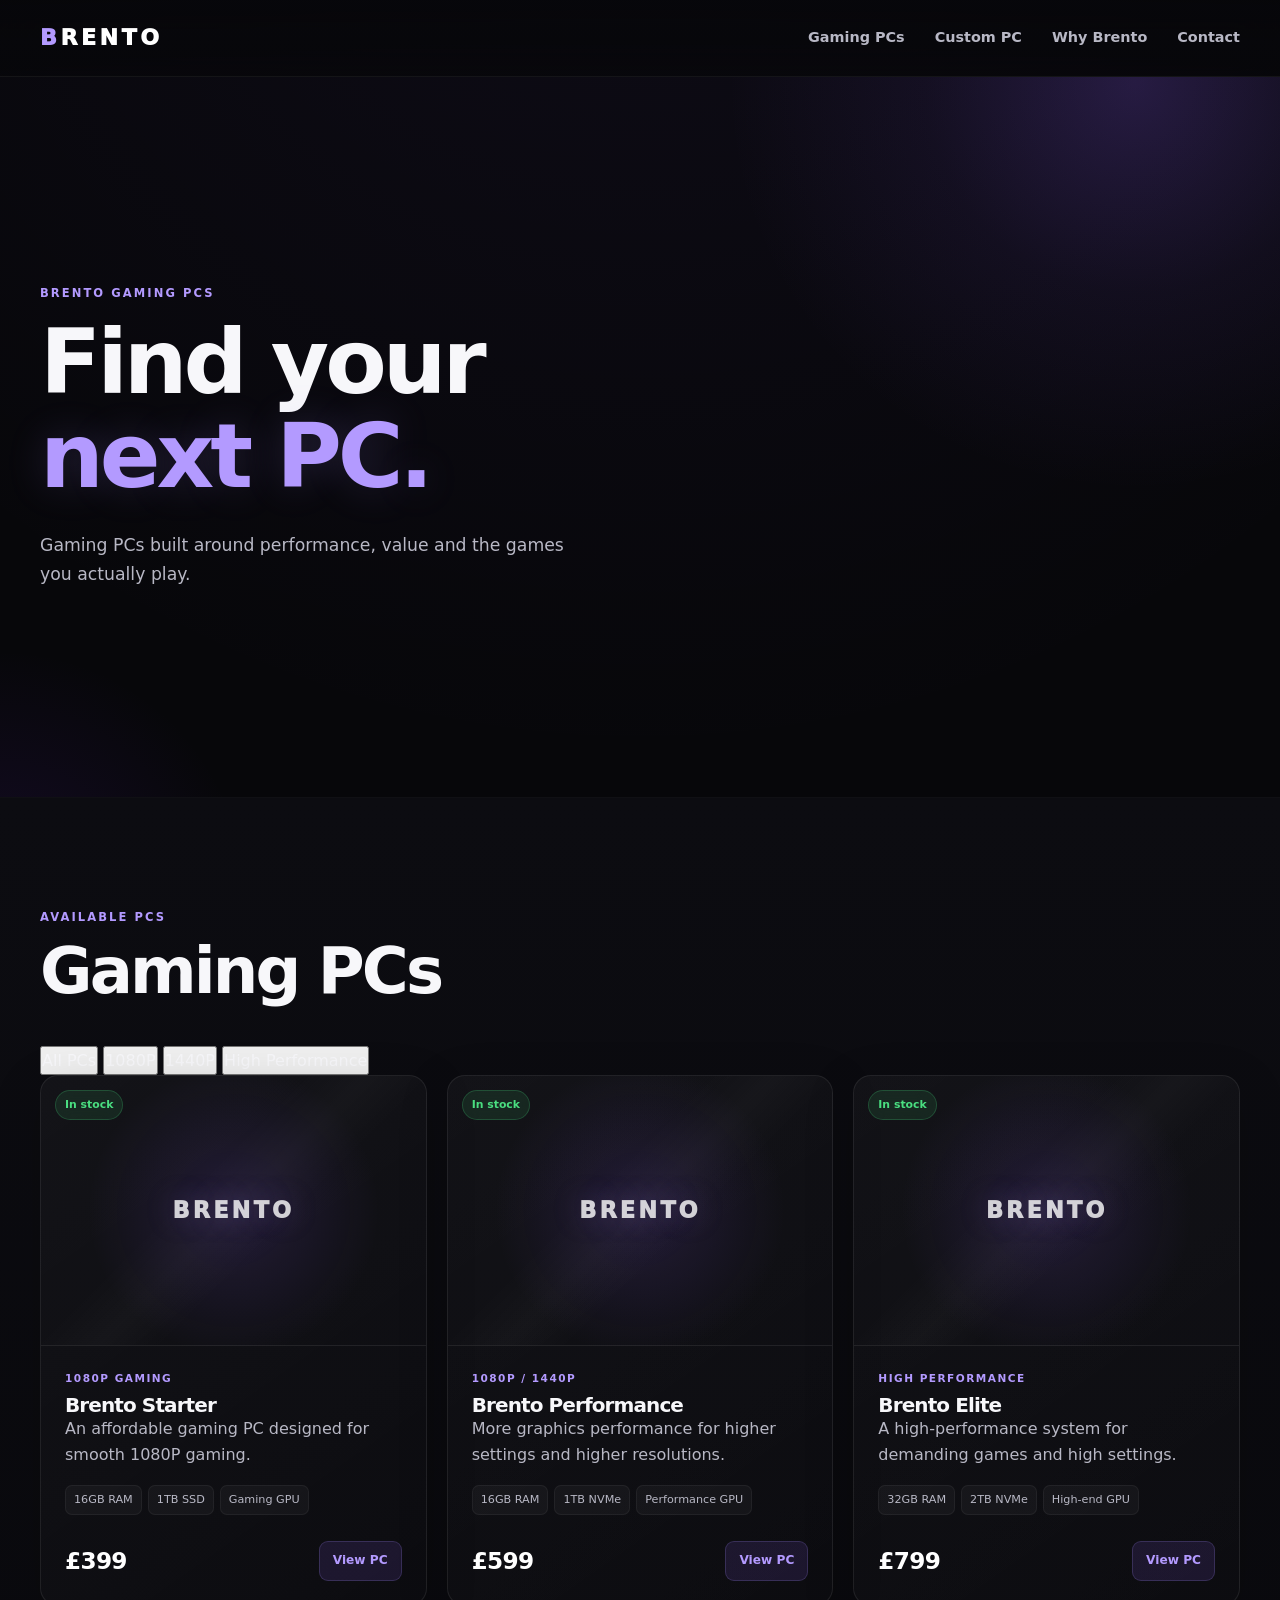
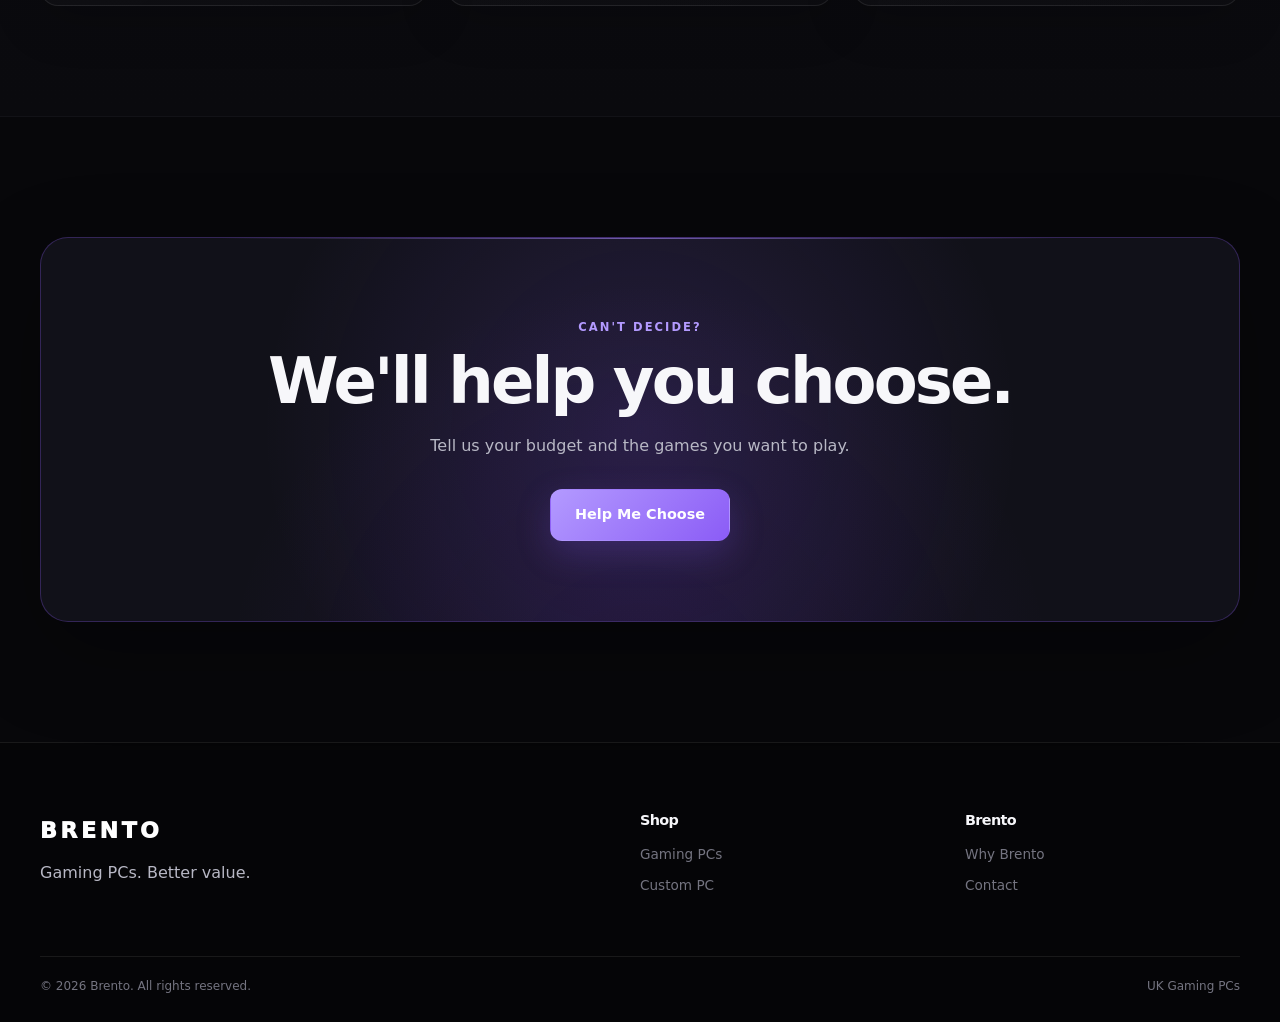
==== shop.html @ b8d201d1 "Create shop.html" ====
<!DOCTYPE html>
<html lang="en">
<head>
    <meta charset="UTF-8">

    <meta
        name="viewport"
        content="width=device-width, initial-scale=1.0"
    >

    <meta
        name="description"
        content="Shop Brento gaming PCs. Gaming performance without wasting your budget."
    >

    <meta
        name="theme-color"
        content="#8b5cf6"
    >

    <title>Gaming PCs | Brento</title>

    <link
        rel="stylesheet"
        href="css/main.css"
    >
</head>

<body>

    <!-- =========================================
         HEADER
    ========================================== -->

    <header class="site-header">

        <div class="container header-inner">

            <a
                href="index.html"
                class="logo"
                aria-label="Brento home"
            >
                BRENTO
            </a>


            <nav
                class="main-nav"
                aria-label="Main navigation"
            >

                <a href="shop.html">
                    Gaming PCs
                </a>

                <a href="custom.html">
                    Custom PC
                </a>

                <a href="about.html">
                    Why Brento
                </a>

                <a href="contact.html">
                    Contact
                </a>

            </nav>


            <button
                class="mobile-menu-button"
                type="button"
                aria-label="Open menu"
                aria-expanded="false"
            >

                <span></span>
                <span></span>
                <span></span>

            </button>

        </div>

    </header>


    <!-- =========================================
         MAIN
    ========================================== -->

    <main>

        <!-- =====================================
             SHOP HERO
        ====================================== -->

        <section class="hero">

            <div class="container">

                <div class="hero-content">

                    <p class="eyebrow">
                        BRENTO GAMING PCS
                    </p>

                    <h1>
                        Find your<br>
                        <span>next PC.</span>
                    </h1>

                    <p class="hero-text">
                        Gaming PCs built around performance,
                        value and the games you actually play.
                    </p>

                </div>

            </div>

        </section>


        <!-- =====================================
             SHOP
        ====================================== -->

        <section class="featured-section">

            <div class="container">

                <div class="section-heading">

                    <div>

                        <p class="eyebrow">
                            AVAILABLE PCS
                        </p>

                        <h2>
                            Gaming PCs
                        </h2>

                    </div>

                </div>


                <!-- =================================
                     FILTER BAR
                ================================== -->

                <div class="shop-filter-bar">

                    <button
                        class="shop-filter active"
                        type="button"
                        data-filter="all"
                    >
                        All PCs
                    </button>

                    <button
                        class="shop-filter"
                        type="button"
                        data-filter="1080p"
                    >
                        1080P
                    </button>

                    <button
                        class="shop-filter"
                        type="button"
                        data-filter="1440p"
                    >
                        1440P
                    </button>

                    <button
                        class="shop-filter"
                        type="button"
                        data-filter="high-end"
                    >
                        High Performance
                    </button>

                </div>


                <!-- =================================
                     PRODUCTS
                ================================== -->

                <div
                    class="product-grid shop-product-grid"
                    id="shop-products"
                >

                    <!-- PRODUCT 1 -->

                    <article
                        class="product-card"
                        data-category="1080p"
                    >

                        <div class="product-image">

                            <span class="stock-badge">
                                In stock
                            </span>

                            <div class="product-placeholder">
                                BRENTO
                            </div>

                        </div>


                        <div class="product-info">

                            <p class="product-category">
                                1080P GAMING
                            </p>

                            <h3>
                                Brento Starter
                            </h3>

                            <p class="product-description">
                                An affordable gaming PC designed
                                for smooth 1080P gaming.
                            </p>


                            <div class="spec-list">

                                <span>
                                    16GB RAM
                                </span>

                                <span>
                                    1TB SSD
                                </span>

                                <span>
                                    Gaming GPU
                                </span>

                            </div>


                            <div class="product-bottom">

                                <strong class="product-price">
                                    £399
                                </strong>

                                <a
                                    href="products/pc-1.html"
                                    class="small-button"
                                >
                                    View PC
                                </a>

                            </div>

                        </div>

                    </article>


                    <!-- PRODUCT 2 -->

                    <article
                        class="product-card"
                        data-category="1440p"
                    >

                        <div class="product-image">

                            <span class="stock-badge">
                                In stock
                            </span>

                            <div class="product-placeholder">
                                BRENTO
                            </div>

                        </div>


                        <div class="product-info">

                            <p class="product-category">
                                1080P / 1440P
                            </p>

                            <h3>
                                Brento Performance
                            </h3>

                            <p class="product-description">
                                More graphics performance for
                                higher settings and higher
                                resolutions.
                            </p>


                            <div class="spec-list">

                                <span>
                                    16GB RAM
                                </span>

                                <span>
                                    1TB NVMe
                                </span>

                                <span>
                                    Performance GPU
                                </span>

                            </div>


                            <div class="product-bottom">

                                <strong class="product-price">
                                    £599
                                </strong>

                                <a
                                    href="products/pc-2.html"
                                    class="small-button"
                                >
                                    View PC
                                </a>

                            </div>

                        </div>

                    </article>


                    <!-- PRODUCT 3 -->

                    <article
                        class="product-card"
                        data-category="high-end 1440p"
                    >

                        <div class="product-image">

                            <span class="stock-badge">
                                In stock
                            </span>

                            <div class="product-placeholder">
                                BRENTO
                            </div>

                        </div>


                        <div class="product-info">

                            <p class="product-category">
                                HIGH PERFORMANCE
                            </p>

                            <h3>
                                Brento Elite
                            </h3>

                            <p class="product-description">
                                A high-performance system for
                                demanding games and high settings.
                            </p>


                            <div class="spec-list">

                                <span>
                                    32GB RAM
                                </span>

                                <span>
                                    2TB NVMe
                                </span>

                                <span>
                                    High-end GPU
                                </span>

                            </div>


                            <div class="product-bottom">

                                <strong class="product-price">
                                    £799
                                </strong>

                                <a
                                    href="products/pc-3.html"
                                    class="small-button"
                                >
                                    View PC
                                </a>

                            </div>

                        </div>

                    </article>

                </div>

            </div>

        </section>


        <!-- =====================================
             HELP CTA
        ====================================== -->

        <section class="cta-section">

            <div class="container">

                <div class="cta-box">

                    <p class="eyebrow">
                        CAN'T DECIDE?
                    </p>

                    <h2>
                        We'll help you choose.
                    </h2>

                    <p>
                        Tell us your budget and the games
                        you want to play.
                    </p>

                    <a
                        href="custom.html"
                        class="button button-primary"
                    >
                        Help Me Choose
                    </a>

                </div>

            </div>

        </section>

    </main>


    <!-- =========================================
         FOOTER
    ========================================== -->

    <footer class="site-footer">

        <div class="container footer-grid">

            <div>

                <a
                    href="index.html"
                    class="logo"
                >
                    BRENTO
                </a>

                <p>
                    Gaming PCs. Better value.
                </p>

            </div>


            <div>

                <h3>
                    Shop
                </h3>

                <a href="shop.html">
                    Gaming PCs
                </a>

                <a href="custom.html">
                    Custom PC
                </a>

            </div>


            <div>

                <h3>
                    Brento
                </h3>

                <a href="about.html">
                    Why Brento
                </a>

                <a href="contact.html">
                    Contact
                </a>

            </div>

        </div>


        <div class="container footer-bottom">

            <p>
                © 2026 Brento. All rights reserved.
            </p>

            <p>
                UK Gaming PCs
            </p>

        </div>

    </footer>


    <script src="js/main.js"></script>

</body>
</html>
---- css/main.css ----
/* =========================================
   BRENTO — MAIN STYLES
   Premium Purple / Black Gaming PC Store
========================================= */

:root {
    --bg: #07070a;
    --bg-soft: #0c0c11;
    --bg-elevated: #101017;

    --card: #111119;
    --card-hover: #171720;

    --border: rgba(255, 255, 255, 0.08);
    --border-strong: rgba(167, 139, 250, 0.28);

    --purple: #8b5cf6;
    --purple-light: #b39aff;
    --purple-bright: #a855f7;
    --purple-dark: #6d28d9;

    --text: #f7f7fa;
    --text-soft: #b8b8c5;
    --text-muted: #747480;

    --success: #4ade80;
    --warning: #facc15;

    --max-width: 1200px;
    --radius: 18px;

    --shadow:
        0 25px 80px rgba(0, 0, 0, 0.45);

    --purple-shadow:
        0 20px 70px rgba(139, 92, 246, 0.18);
}


/* =========================================
   RESET
========================================= */

* {
    box-sizing: border-box;
    margin: 0;
    padding: 0;
}

html {
    scroll-behavior: smooth;
}

body {
    min-height: 100vh;

    background:
        radial-gradient(
            circle at 50% -10%,
            rgba(139, 92, 246, 0.06),
            transparent 35%
        ),
        var(--bg);

    color: var(--text);

    font-family:
        Inter,
        ui-sans-serif,
        system-ui,
        -apple-system,
        BlinkMacSystemFont,
        "Segoe UI",
        sans-serif;

    line-height: 1.6;

    overflow-x: hidden;
}

body::selection {
    background: var(--purple);
    color: #ffffff;
}

a {
    color: inherit;
    text-decoration: none;
}

button,
input,
select,
textarea {
    font: inherit;
}

button {
    color: inherit;
}

img {
    max-width: 100%;
    display: block;
}

strong {
    color: #ffffff;
}


/* =========================================
   GLOBAL
========================================= */

.container {
    width: min(
        calc(100% - 40px),
        var(--max-width)
    );

    margin-inline: auto;
}

.eyebrow {
    color: var(--purple-light);

    font-size: 0.72rem;
    font-weight: 900;

    letter-spacing: 0.18em;

    margin-bottom: 12px;
}

h1,
h2,
h3 {
    line-height: 1.05;
    letter-spacing: -0.045em;
}

h1 {
    font-size: clamp(
        3.2rem,
        7vw,
        6.5rem
    );
}

h2 {
    font-size: clamp(
        2.2rem,
        5vw,
        4rem
    );
}

h3 {
    font-size: 1.25rem;
}

p {
    color: var(--text-soft);
}

::selection {
    background: rgba(139, 92, 246, 0.7);
    color: #ffffff;
}

:focus-visible {
    outline: 2px solid var(--purple-light);
    outline-offset: 4px;
}


/* =========================================
   HEADER
========================================= */

.site-header {
    position: sticky;
    top: 0;
    z-index: 100;

    background:
        linear-gradient(
            to bottom,
            rgba(7, 7, 10, 0.94),
            rgba(7, 7, 10, 0.78)
        );

    backdrop-filter: blur(22px);
    -webkit-backdrop-filter: blur(22px);

    border-bottom: 1px solid rgba(255, 255, 255, 0.055);
}

.header-inner {
    min-height: 76px;

    display: flex;
    align-items: center;
    justify-content: space-between;

    gap: 30px;
}

.logo {
    position: relative;

    font-size: 1.38rem;
    font-weight: 950;

    letter-spacing: 0.16em;

    color: #ffffff;

    transition:
        transform 0.2s ease,
        opacity 0.2s ease;
}

.logo:hover {
    transform: translateY(-1px);
    opacity: 0.9;
}

.logo::first-letter {
    color: var(--purple-light);
}

.main-nav {
    display: flex;
    align-items: center;

    gap: 30px;
}

.main-nav a {
    position: relative;

    color: var(--text-soft);

    font-size: 0.9rem;
    font-weight: 650;

    transition:
        color 0.2s ease,
        transform 0.2s ease;
}

.main-nav a::after {
    content: "";

    position: absolute;

    left: 0;
    right: 0;
    bottom: -8px;

    height: 2px;

    border-radius: 999px;

    background: var(--purple-light);

    transform:
        scaleX(0)
        translateY(2px);

    transform-origin: center;

    transition:
        transform 0.2s ease;
}

.main-nav a:hover {
    color: #ffffff;
    transform: translateY(-1px);
}

.main-nav a:hover::after {
    transform: scaleX(1);
}

.mobile-menu-button {
    display: none;

    width: 44px;
    height: 44px;

    border: 1px solid var(--border);
    border-radius: 12px;

    background:
        rgba(255, 255, 255, 0.035);

    cursor: pointer;

    align-items: center;
    justify-content: center;

    flex-direction: column;

    gap: 5px;

    transition:
        border-color 0.2s ease,
        background 0.2s ease;
}

.mobile-menu-button:hover {
    border-color: var(--border-strong);
    background: rgba(139, 92, 246, 0.1);
}

.mobile-menu-button span {
    width: 18px;
    height: 2px;

    background: #ffffff;

    border-radius: 999px;

    transition:
        transform 0.2s ease,
        opacity 0.2s ease;
}


/* =========================================
   BUTTONS
========================================= */

.button {
    position: relative;

    min-height: 52px;

    padding: 0 24px;

    display: inline-flex;
    align-items: center;
    justify-content: center;

    border: 1px solid transparent;
    border-radius: 12px;

    font-size: 0.9rem;
    font-weight: 850;

    overflow: hidden;

    transition:
        transform 0.2s ease,
        box-shadow 0.2s ease,
        background 0.2s ease,
        border-color 0.2s ease;
}

.button::before {
    content: "";

    position: absolute;

    inset: 0;

    background:
        linear-gradient(
            110deg,
            transparent 20%,
            rgba(255, 255, 255, 0.14),
            transparent 80%
        );

    transform: translateX(-120%);

    transition:
        transform 0.5s ease;
}

.button:hover::before {
    transform: translateX(120%);
}

.button > * {
    position: relative;
    z-index: 1;
}

.button:hover {
    transform: translateY(-2px);
}

.button-primary {
    background:
        linear-gradient(
            135deg,
            var(--purple-light),
            var(--purple)
        );

    color: #ffffff;

    box-shadow:
        0 12px 35px rgba(139, 92, 246, 0.22);
}

.button-primary:hover {
    background:
        linear-gradient(
            135deg,
            #c0abff,
            #985fff
        );

    box-shadow:
        0 16px 50px rgba(139, 92, 246, 0.35);
}

.button-secondary {
    border-color: var(--border);

    background:
        rgba(255, 255, 255, 0.035);

    color: #ffffff;
}

.button-secondary:hover {
    border-color: var(--border-strong);

    background:
        rgba(139, 92, 246, 0.08);

    box-shadow:
        0 10px 30px rgba(0, 0, 0, 0.25);
}


/* =========================================
   HERO
========================================= */

.hero {
    position: relative;

    min-height: 720px;

    display: flex;
    align-items: center;

    overflow: hidden;
}

.hero::before {
    content: "";

    position: absolute;

    width: 850px;
    height: 850px;

    top: -420px;
    right: -280px;

    background:
        radial-gradient(
            circle,
            rgba(139, 92, 246, 0.22),
            rgba(139, 92, 246, 0.07) 35%,
            transparent 68%
        );

    pointer-events: none;
}

.hero::after {
    content: "";

    position: absolute;

    width: 500px;
    height: 500px;

    bottom: -350px;
    left: -250px;

    background:
        radial-gradient(
            circle,
            rgba(109, 40, 217, 0.13),
            transparent 70%
        );

    pointer-events: none;
}

.hero-grid {
    position: relative;
    z-index: 2;

    display: grid;

    grid-template-columns:
        1fr 1fr;

    align-items: center;

    gap: 70px;
}

.hero-content {
    position: relative;
    z-index: 3;

    animation:
        heroContentIn 0.7s ease-out both;
}

.hero h1 {
    max-width: 720px;
}

.hero h1 span {
    color: var(--purple-light);

    text-shadow:
        0 0 40px rgba(167, 139, 250, 0.2);
}

.hero-text {
    max-width: 560px;

    margin-top: 28px;

    font-size: 1.08rem;

    line-height: 1.7;
}

.hero-buttons {
    display: flex;
    flex-wrap: wrap;

    gap: 12px;

    margin-top: 34px;
}

@keyframes heroContentIn {

    from {
        opacity: 0;
        transform: translateY(20px);
    }

    to {
        opacity: 1;
        transform: translateY(0);
    }

}


/* =========================================
   HERO PC
========================================= */

.hero-pc {
    position: relative;

    min-height: 540px;

    display: flex;
    align-items: center;
    justify-content: center;

    animation:
        heroPcIn 0.9s ease-out both;
}

@keyframes heroPcIn {

    from {
        opacity: 0;
        transform: translateY(25px) scale(0.97);
    }

    to {
        opacity: 1;
        transform: translateY(0) scale(1);
    }

}

.pc-glow {
    position: absolute;

    width: 460px;
    height: 460px;

    background:
        radial-gradient(
            circle,
            rgba(139, 92, 246, 0.34),
            rgba(139, 92, 246, 0.1) 35%,
            transparent 68%
        );

    filter: blur(10px);

    animation:
        pcGlow 4s ease-in-out infinite;
}

@keyframes pcGlow {

    0%,
    100% {
        transform: scale(0.95);
        opacity: 0.75;
    }

    50% {
        transform: scale(1.05);
        opacity: 1;
    }

}

.pc-placeholder {
    position: relative;

    width: min(310px, 75%);
    height: 440px;

    border: 1px solid rgba(167, 139, 250, 0.42);
    border-radius: 24px;

    background:
        linear-gradient(
            145deg,
            #1b1724 0%,
            #111018 42%,
            #08080c 100%
        );

    box-shadow:
        0 30px 100px rgba(0, 0, 0, 0.55),
        0 0 70px rgba(139, 92, 246, 0.17),
        inset 0 0 50px rgba(139, 92, 246, 0.055);

    display: flex;
    align-items: center;
    justify-content: center;

    transform:
        perspective(900px)
        rotateY(-5deg);

    transition:
        transform 0.4s ease;
}

.pc-placeholder:hover {
    transform:
        perspective(900px)
        rotateY(0deg)
        translateY(-5px);
}

.pc-placeholder::before {
    content: "";

    position: absolute;

    width: 8px;
    height: 8px;

    border-radius: 50%;

    background: var(--purple-light);

    box-shadow:
        0 0 12px var(--purple),
        0 0 35px var(--purple),
        0 0 75px var(--purple);

    animation:
        pcLight 2.2s ease-in-out infinite;
}

@keyframes pcLight {

    0%,
    100% {
        opacity: 0.7;
    }

    50% {
        opacity: 1;
    }

}

.pc-placeholder::after {
    content: "";

    position: absolute;

    left: 18px;
    right: 18px;
    top: 18px;

    height: 1px;

    background:
        linear-gradient(
            90deg,
            transparent,
            rgba(167, 139, 250, 0.5),
            transparent
        );
}

.pc-placeholder-text {
    position: absolute;

    bottom: 35px;
    left: 0;
    right: 0;

    text-align: center;
}

.pc-placeholder-text strong {
    display: block;

    color: #ffffff;

    font-size: 1.6rem;

    letter-spacing: 0.12em;
}

.pc-placeholder-text span {
    color: var(--text-muted);

    font-size: 0.8rem;
}


/* =========================================
   SECTION HEADINGS
========================================= */

.section-heading {
    display: flex;

    align-items: end;
    justify-content: space-between;

    gap: 30px;

    margin-bottom: 40px;
}

.section-heading.centered {
    display: block;

    max-width: 700px;

    margin-inline: auto;

    text-align: center;
}

.section-heading.centered p:last-child {
    margin-top: 18px;
}

.text-link {
    color: var(--purple-light);

    font-weight: 750;

    white-space: nowrap;

    transition:
        color 0.2s ease,
        transform 0.2s ease;
}

.text-link:hover {
    color: #ffffff;

    transform: translateX(4px);
}


/* =========================================
   FEATURED PCS
========================================= */

.featured-section {
    position: relative;

    padding: 110px 0;

    background:
        linear-gradient(
            180deg,
            var(--bg-soft),
            #0a0a0e
        );

    border-top: 1px solid rgba(255, 255, 255, 0.025);
    border-bottom: 1px solid rgba(255, 255, 255, 0.025);
}

.product-grid {
    display: grid;

    grid-template-columns:
        repeat(3, minmax(0, 1fr));

    gap: 20px;
}

.product-card {
    position: relative;

    overflow: hidden;

    border: 1px solid var(--border);
    border-radius: var(--radius);

    background:
        linear-gradient(
            145deg,
            rgba(255, 255, 255, 0.035),
            rgba(255, 255, 255, 0.012)
        );

    box-shadow:
        0 15px 50px rgba(0, 0, 0, 0.18);

    transition:
        transform 0.3s ease,
        border-color 0.3s ease,
        background 0.3s ease,
        box-shadow 0.3s ease;
}

.product-card::before {
    content: "";

    position: absolute;

    top: 0;
    left: 15%;

    width: 70%;
    height: 1px;

    background:
        linear-gradient(
            90deg,
            transparent,
            rgba(167, 139, 250, 0.5),
            transparent
        );

    opacity: 0;

    transition:
        opacity 0.3s ease;
}

.product-card:hover {
    transform: translateY(-7px);

    border-color:
        rgba(167, 139, 250, 0.35);

    background:
        linear-gradient(
            145deg,
            rgba(139, 92, 246, 0.065),
            rgba(255, 255, 255, 0.018)
        );

    box-shadow:
        0 25px 70px rgba(0, 0, 0, 0.3),
        0 10px 45px rgba(139, 92, 246, 0.08);
}

.product-card:hover::before {
    opacity: 1;
}

.product-image {
    position: relative;

    min-height: 270px;

    display: flex;
    align-items: center;
    justify-content: center;

    background:
        radial-gradient(
            circle at center,
            rgba(139, 92, 246, 0.15),
            transparent 62%
        );

    border-bottom: 1px solid var(--border);
}

.product-image::after {
    content: "";

    position: absolute;

    inset: 0;

    background:
        linear-gradient(
            135deg,
            transparent 40%,
            rgba(255, 255, 255, 0.025),
            transparent 60%
        );

    pointer-events: none;
}

.product-placeholder {
    position: relative;
    z-index: 2;

    font-size: 1.4rem;
    font-weight: 950;

    letter-spacing: 0.14em;

    color: rgba(255, 255, 255, 0.8);

    text-shadow:
        0 0 30px rgba(167, 139, 250, 0.25);
}

.stock-badge {
    position: absolute;

    top: 14px;
    left: 14px;

    z-index: 4;

    padding: 5px 9px;

    border-radius: 999px;

    background:
        rgba(74, 222, 128, 0.1);

    color: var(--success);

    border:
        1px solid rgba(74, 222, 128, 0.22);

    font-size: 0.68rem;
    font-weight: 850;

    backdrop-filter: blur(8px);
}

.product-info {
    padding: 24px;
}

.product-category {
    color: var(--purple-light);

    font-size: 0.66rem;
    font-weight: 850;

    letter-spacing: 0.14em;

    margin-bottom: 8px;
}

.product-info h3 {
    transition:
        color 0.2s ease;
}

.product-card:hover .product-info h3 {
    color: var(--purple-light);
}

.spec-list {
    display: flex;

    flex-wrap: wrap;

    gap: 6px;

    margin-top: 18px;
}

.spec-list span {
    padding: 5px 8px;

    border:
        1px solid rgba(255, 255, 255, 0.05);

    border-radius: 7px;

    background:
        rgba(255, 255, 255, 0.035);

    color: var(--text-soft);

    font-size: 0.7rem;
}

.product-bottom {
    display: flex;

    align-items: center;
    justify-content: space-between;

    gap: 15px;

    margin-top: 26px;
}

.product-price {
    font-size: 1.45rem;

    letter-spacing: -0.03em;
}

.small-button {
    padding: 9px 13px;

    border:
        1px solid rgba(167, 139, 250, 0.2);

    border-radius: 9px;

    background:
        rgba(139, 92, 246, 0.13);

    color: var(--purple-light);

    font-size: 0.76rem;
    font-weight: 850;

    transition:
        background 0.2s ease,
        color 0.2s ease,
        transform 0.2s ease;
}

.small-button:hover {
    background: var(--purple);
    color: #ffffff;

    transform: translateY(-1px);
}


/* =========================================
   WHY BRENTO
========================================= */

.why-section {
    padding: 120px 0;
}

.feature-grid {
    display: grid;

    grid-template-columns:
        repeat(4, minmax(0, 1fr));

    gap: 16px;

    margin-top: 55px;
}

.feature-card {
    position: relative;

    padding: 28px;

    border: 1px solid var(--border);
    border-radius: var(--radius);

    background:
        linear-gradient(
            145deg,
            rgba(255, 255, 255, 0.035),
            rgba(255, 255, 255, 0.012)
        );

    transition:
        transform 0.25s ease,
        border-color 0.25s ease,
        background 0.25s ease;
}

.feature-card:hover {
    transform: translateY(-5px);

    border-color:
        rgba(167, 139, 250, 0.25);

    background:
        linear-gradient(
            145deg,
            rgba(139, 92, 246, 0.065),
            rgba(255, 255, 255, 0.015)
        );
}

.feature-icon {
    width: 48px;
    height: 48px;

    display: flex;
    align-items: center;
    justify-content: center;

    margin-bottom: 25px;

    border:
        1px solid rgba(167, 139, 250, 0.18);

    border-radius: 13px;

    background:
        rgba(139, 92, 246, 0.1);

    color: var(--purple-light);

    font-size: 0.9rem;
    font-weight: 900;

    box-shadow:
        0 8px 25px rgba(139, 92, 246, 0.08);
}

.feature-card p {
    margin-top: 12px;

    font-size: 0.9rem;
}


/* =========================================
   CUSTOM PC
========================================= */

.custom-section {
    padding: 0 0 120px;
}

.custom-box {
    position: relative;

    overflow: hidden;

    display: grid;

    grid-template-columns:
        1fr 1fr;

    gap: 60px;

    padding: 70px;

    border:
        1px solid rgba(139, 92, 246, 0.25);

    border-radius: 28px;

    background:
        radial-gradient(
            circle at 80% 50%,
            rgba(139, 92, 246, 0.17),
            transparent 42%
        ),
        radial-gradient(
            circle at 10% 100%,
            rgba(109, 40, 217, 0.09),
            transparent 45%
        ),
        #101016;

    box-shadow:
        0 30px 90px rgba(0, 0, 0, 0.28);
}

.custom-box::before {
    content: "";

    position: absolute;

    top: 0;
    left: 10%;

    width: 80%;
    height: 1px;

    background:
        linear-gradient(
            90deg,
            transparent,
            rgba(167, 139, 250, 0.55),
            transparent
        );
}

.custom-content {
    position: relative;
    z-index: 2;
}

.custom-content p:not(.eyebrow) {
    max-width: 520px;

    margin-top: 22px;
}

.custom-content .button {
    margin-top: 30px;
}

.custom-visual {
    position: relative;
    z-index: 2;

    display: flex;

    flex-direction: column;
    justify-content: center;

    gap: 12px;
}

.custom-card {
    display: flex;

    align-items: center;
    justify-content: space-between;

    padding: 20px 22px;

    border:
        1px solid rgba(255, 255, 255, 0.07);

    border-radius: 14px;

    background:
        rgba(0, 0, 0, 0.3);

    backdrop-filter: blur(10px);

    transition:
        transform 0.2s ease,
        border-color 0.2s ease;
}

.custom-card:hover {
    transform: translateX(5px);

    border-color:
        rgba(167, 139, 250, 0.3);
}

.custom-card span {
    color: var(--text-muted);

    font-size: 0.68rem;
    font-weight: 850;

    letter-spacing: 0.12em;
}

.custom-card strong {
    color: var(--purple-light);

    font-size: 0.9rem;
}


/* =========================================
   HELP SECTION
========================================= */

.help-section {
    padding: 120px 0;

    background:
        linear-gradient(
            180deg,
            var(--bg-soft),
            #09090d
        );
}

.help-grid {
    display: grid;

    grid-template-columns:
        1fr 1fr;

    gap: 70px;

    align-items: center;
}

.help-grid > div:first-child p:not(.eyebrow) {
    max-width: 580px;

    margin-top: 18px;
}

.help-example {
    padding: 14px;

    border:
        1px solid var(--border);

    border-radius: 18px;

    background:
        rgba(255, 255, 255, 0.025);

    box-shadow:
        var(--shadow);
}

.help-row {
    display: flex;

    align-items: center;
    justify-content: space-between;

    gap: 15px;

    padding: 18px;

    border-bottom:
        1px solid var(--border);
}

.help-row:last-child {
    border-bottom: 0;
}

.help-row strong {
    font-size: 0.92rem;
}

.help-button {
    flex: 0 0 auto;

    width: 30px;
    height: 30px;

    border:
        1px solid rgba(167, 139, 250, 0.45);

    border-radius: 50%;

    background:
        rgba(139, 92, 246, 0.1);

    color: var(--purple-light);

    font-weight: 900;

    cursor: pointer;

    transition:
        background 0.2s ease,
        color 0.2s ease,
        transform 0.2s ease,
        box-shadow 0.2s ease;
}

.help-button:hover {
    background: var(--purple);

    color: #ffffff;

    transform: scale(1.08);

    box-shadow:
        0 5px 20px rgba(139, 92, 246, 0.25);
}


/* =========================================
   HELP POPUP
========================================= */

.help-popup {
    position: fixed;

    inset: 0;

    z-index: 1000;

    display: flex;

    align-items: center;
    justify-content: center;

    padding: 20px;
}

.help-popup-backdrop {
    position: absolute;

    inset: 0;

    background:
        rgba(0, 0, 0, 0.74);

    backdrop-filter: blur(10px);
    -webkit-backdrop-filter: blur(10px);
}

.help-popup-card {
    position: relative;
    z-index: 2;

    width: min(
        100%,
        460px
    );

    padding: 34px;

    border:
        1px solid rgba(167, 139, 250, 0.3);

    border-radius: 22px;

    background:
        linear-gradient(
            145deg,
            #191520,
            #0d0d12
        );

    box-shadow:
        0 30px 100px rgba(0, 0, 0, 0.7),
        0 0 70px rgba(139, 92, 246, 0.12);

    animation:
        helpPopupIn 0.2s ease-out;
}

@keyframes helpPopupIn {

    from {
        opacity: 0;

        transform:
            translateY(12px)
            scale(0.97);
    }

    to {
        opacity: 1;

        transform:
            translateY(0)
            scale(1);
    }

}

.help-popup-icon {
    width: 48px;
    height: 48px;

    display: flex;

    align-items: center;
    justify-content: center;

    margin-bottom: 22px;

    border:
        1px solid rgba(167, 139, 250, 0.35);

    border-radius: 50%;

    background:
        rgba(139, 92, 246, 0.14);

    color: var(--purple-light);

    font-size: 1.2rem;
    font-weight: 900;

    box-shadow:
        0 8px 25px rgba(139, 92, 246, 0.12);
}

.help-popup-card h3 {
    margin-bottom: 14px;

    font-size: 1.7rem;
}

.help-popup-card p:not(.eyebrow) {
    color: var(--text-soft);

    font-size: 0.95rem;

    line-height: 1.7;
}

.help-popup-close {
    position: absolute;

    top: 18px;
    right: 18px;

    width: 36px;
    height: 36px;

    display: flex;

    align-items: center;
    justify-content: center;

    border:
        1px solid var(--border);

    border-radius: 50%;

    background:
        rgba(255, 255, 255, 0.04);

    color: var(--text-soft);

    font-size: 1.4rem;
    line-height: 1;

    cursor: pointer;

    transition:
        background 0.2s ease,
        color 0.2s ease,
        transform 0.2s ease;
}

.help-popup-close:hover {
    background: var(--purple);

    color: #ffffff;

    transform: rotate(4deg);
}

.help-popup-done {
    width: 100%;

    margin-top: 26px;
}


/* =========================================
   CTA
========================================= */

.cta-section {
    padding: 120px 0;
}

.cta-box {
    position: relative;

    overflow: hidden;

    padding: 80px 30px;

    text-align: center;

    border:
        1px solid rgba(139, 92, 246, 0.28);

    border-radius: 28px;

    background:
        radial-gradient(
            circle at center,
            rgba(139, 92, 246, 0.17),
            transparent 60%
        ),
        radial-gradient(
            circle at 50% 120%,
            rgba(109, 40, 217, 0.13),
            transparent 55%
        ),
        var(--card);

    box-shadow:
        0 30px 90px rgba(0, 0, 0, 0.3);
}

.cta-box::before {
    content: "";

    position: absolute;

    top: 0;
    left: 15%;

    width: 70%;
    height: 1px;

    background:
        linear-gradient(
            90deg,
            transparent,
            rgba(167, 139, 250, 0.6),
            transparent
        );
}

.cta-box p:not(.eyebrow) {
    margin-top: 18px;
}

.cta-box .button {
    margin-top: 30px;
}


/* =========================================
   FOOTER
========================================= */

.site-footer {
    padding: 70px 0 25px;

    border-top:
        1px solid var(--border);

    background:
        #050507;
}

.footer-grid {
    display: grid;

    grid-template-columns:
        2fr 1fr 1fr;

    gap: 50px;
}

.footer-grid > div:first-child p {
    margin-top: 12px;
}

.footer-grid h3 {
    margin-bottom: 16px;

    font-size: 0.9rem;
}

.footer-grid a:not(.logo) {
    display: block;

    margin-top: 9px;

    color: var(--text-muted);

    font-size: 0.85rem;

    transition:
        color 0.2s ease,
        transform 0.2s ease;
}

.footer-grid a:not(.logo):hover {
    color: var(--purple-light);

    transform: translateX(2px);
}

.footer-bottom {
    display: flex;

    justify-content: space-between;

    gap: 20px;

    margin-top: 60px;
    padding-top: 20px;

    border-top:
        1px solid var(--border);
}

.footer-bottom p {
    font-size: 0.75rem;

    color: var(--text-muted);
}


/* =========================================
   RESPONSIVE — TABLET
========================================= */

@media (max-width: 1000px) {

    .product-grid {
        grid-template-columns:
            repeat(2, minmax(0, 1fr));
    }

    .feature-grid {
        grid-template-columns:
            repeat(2, minmax(0, 1fr));
    }

    .hero-grid {
        gap: 30px;
    }

    .custom-box {
        padding: 50px;
    }

}


/* =========================================
   RESPONSIVE — MOBILE
========================================= */

@media (max-width: 760px) {

    .container {
        width: min(
            calc(100% - 28px),
            var(--max-width)
        );
    }


    /* Header */

    .header-inner {
        min-height: 66px;
    }

    .main-nav {
        display: none;
    }

    .main-nav.mobile-open {
        position: absolute;

        top: 66px;
        left: 14px;
        right: 14px;

        display: flex;

        flex-direction: column;
        align-items: stretch;

        gap: 2px;

        padding: 8px;

        border:
            1px solid var(--border);

        border-radius: 16px;

        background:
            rgba(12, 12, 17, 0.97);

        box-shadow:
            0 25px 70px rgba(0, 0, 0, 0.6);

        backdrop-filter: blur(20px);
    }

    .main-nav.mobile-open a {
        padding: 14px 15px;

        border-radius: 10px;
    }

    .main-nav.mobile-open a::after {
        display: none;
    }

    .main-nav.mobile-open a:hover {
        background:
            rgba(139, 92, 246, 0.1);
    }

    .mobile-menu-button {
        display: flex;
    }


    /* Hero */

    .hero {
        min-height: auto;

        padding: 90px 0 70px;
    }

    .hero-grid {
        grid-template-columns: 1fr;

        text-align: center;
    }

    .hero-text {
        margin-inline: auto;
    }

    .hero-buttons {
        justify-content: center;
    }

    .hero-pc {
        min-height: 390px;
    }

    .pc-placeholder {
        width: 245px;
        height: 340px;

        transform: none;
    }

    .pc-placeholder:hover {
        transform:
            translateY(-4px);
    }


    /* Sections */

    .featured-section,
    .why-section,
    .help-section,
    .cta-section {
        padding: 80px 0;
    }

    .custom-section {
        padding-bottom: 80px;
    }


    /* Headings */

    .section-heading {
        display: block;
    }

    .section-heading .text-link {
        display: inline-block;

        margin-top: 18px;
    }


    /* Products */

    .product-grid {
        grid-template-columns: 1fr;
    }


    /* Features */

    .feature-grid {
        grid-template-columns: 1fr;
    }


    /* Custom */

    .custom-box {
        grid-template-columns: 1fr;

        padding: 38px 24px;

        gap: 35px;
    }


    /* Help */

    .help-grid {
        grid-template-columns: 1fr;

        gap: 40px;
    }


    /* Popup */

    .help-popup {
        padding: 14px;
    }

    .help-popup-card {
        padding: 28px 22px;
    }


    /* Footer */

    .footer-grid {
        grid-template-columns:
            1fr 1fr;

        gap: 35px;
    }

    .footer-grid > div:first-child {
        grid-column: 1 / -1;
    }

    .footer-bottom {
        flex-direction: column;

        margin-top: 40px;
    }

}


/* =========================================
   SMALL PHONES
========================================= */

@media (max-width: 430px) {

    h1 {
        font-size: 3rem;
    }

    h2 {
        font-size: 2.2rem;
    }

    .hero-buttons {
        flex-direction: column;
    }

    .hero-buttons .button {
        width: 100%;
    }

    .footer-grid {
        grid-template-columns: 1fr;
    }

    .footer-grid > div:first-child {
        grid-column: auto;
    }

    .custom-card {
        flex-direction: column;

        align-items: flex-start;

        gap: 7px;
    }

}


/* =========================================
   REDUCED MOTION
========================================= */

@media (prefers-reduced-motion: reduce) {

    *,
    *::before,
    *::after {
        scroll-behavior: auto !important;

        animation-duration: 0.01ms !important;
        animation-iteration-count: 1 !important;

        transition-duration: 0.01ms !important;
    }

}
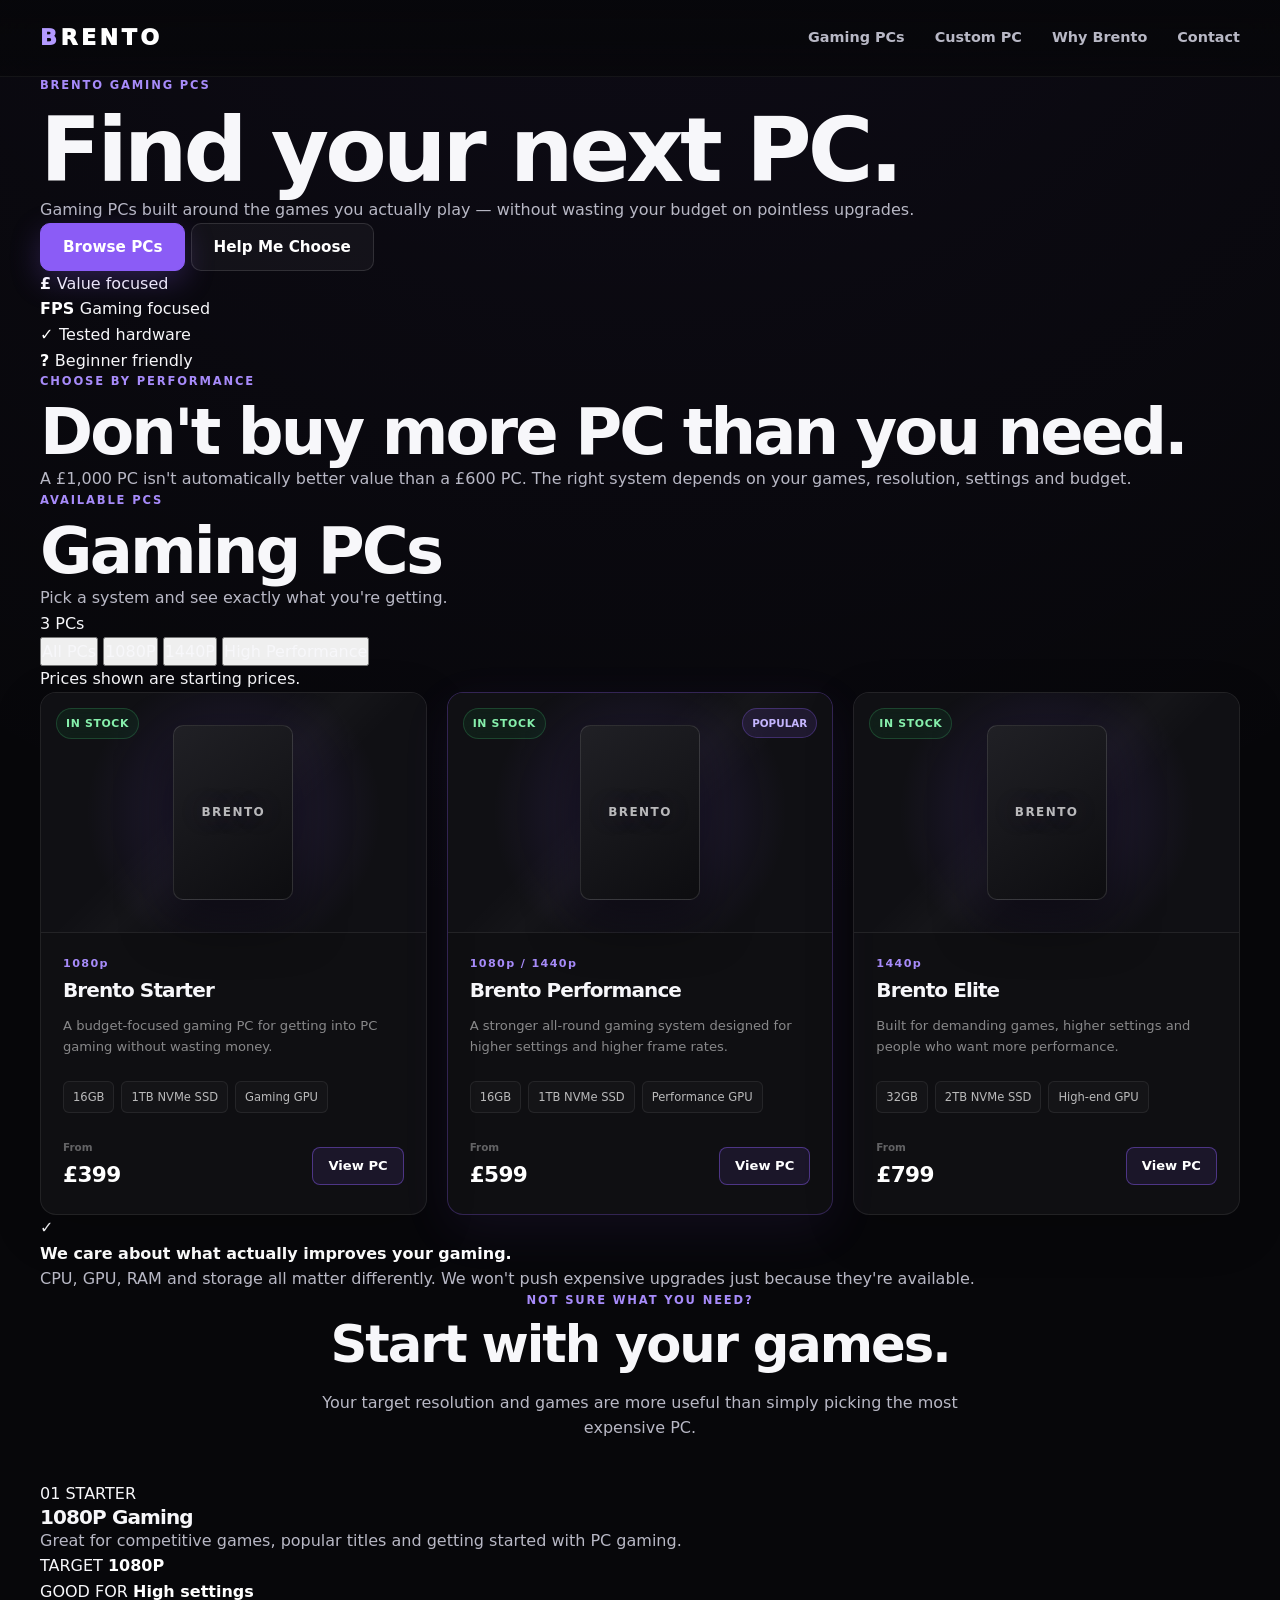
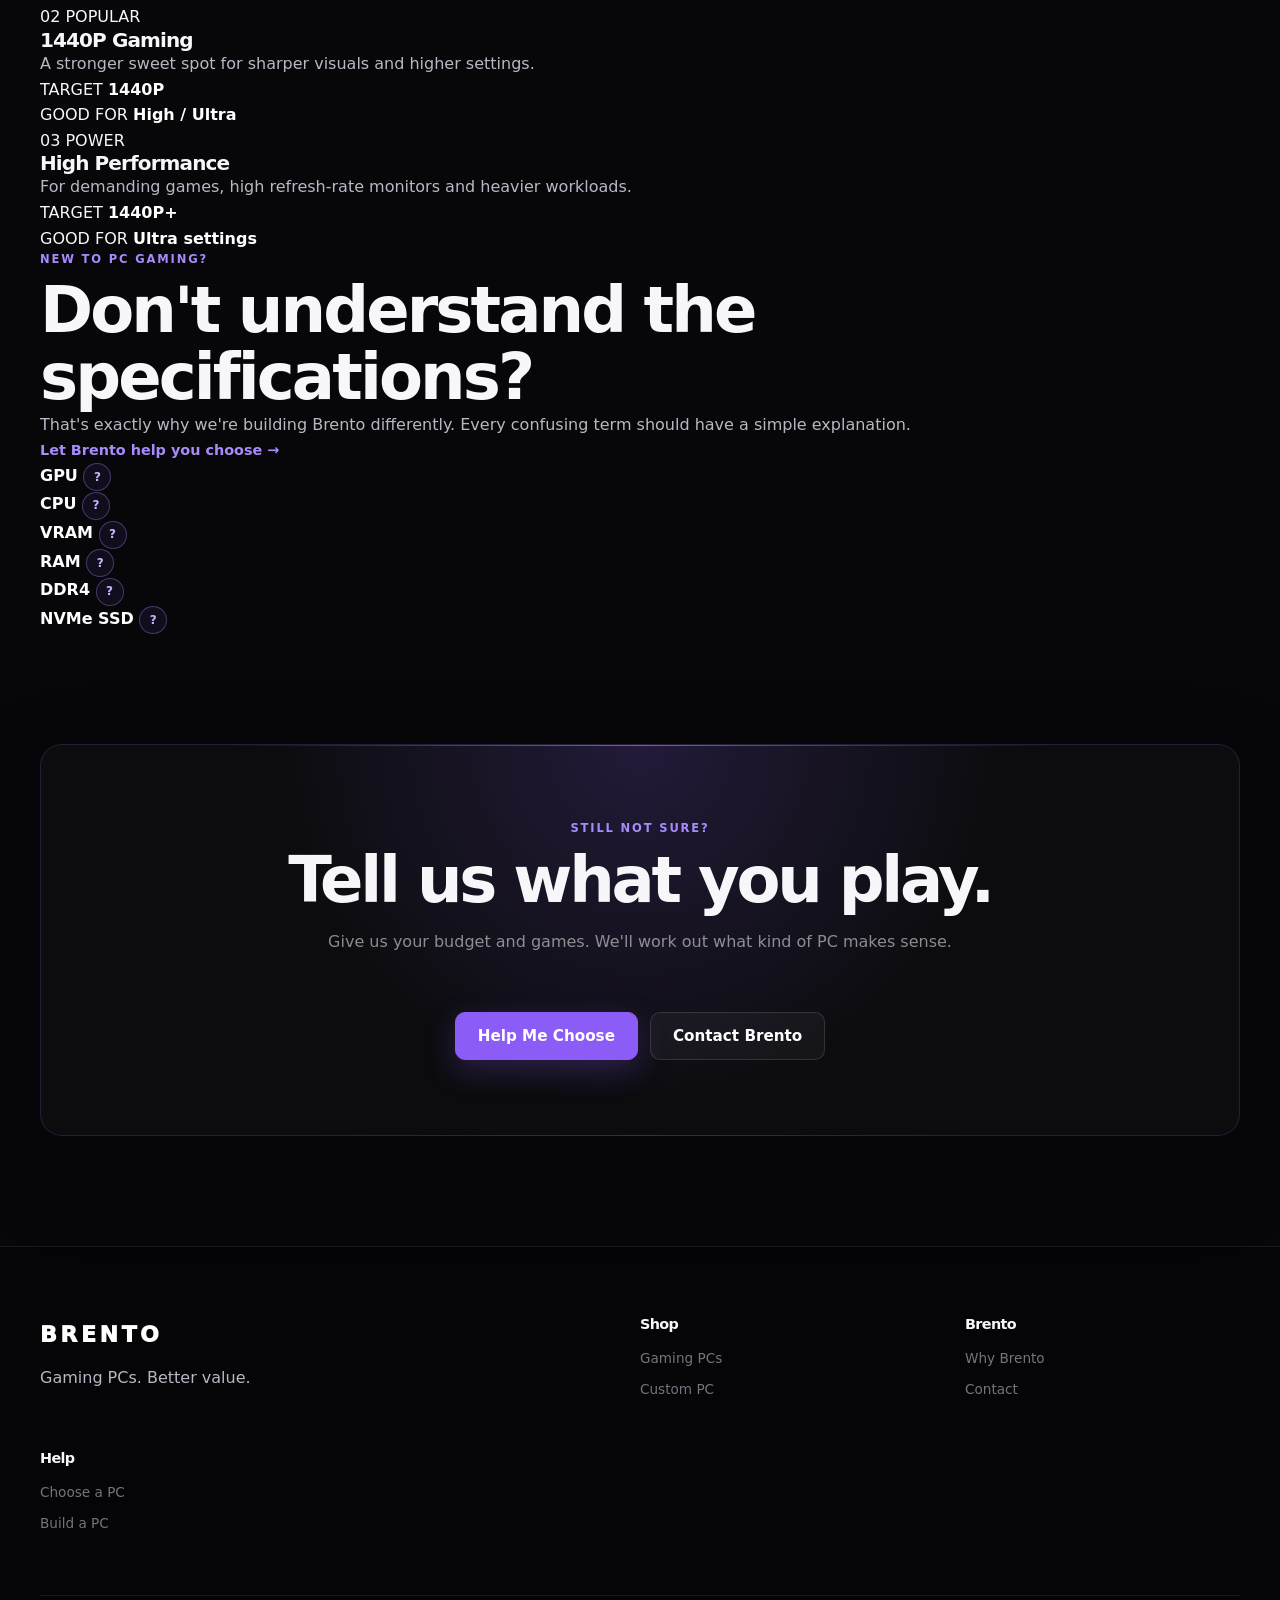
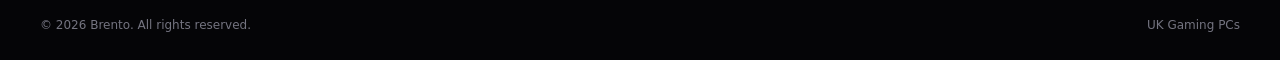
==== commit 0dfcf1e5: "Update shop.html" ====
--- a/shop.html
+++ b/shop.html
@@ -1,545 +1,634 @@
 <!DOCTYPE html>
 <html lang="en">
 <head>
-    <meta charset="UTF-8">
-
-    <meta
-        name="viewport"
-        content="width=device-width, initial-scale=1.0"
+<meta charset="UTF-8">
+<meta
+    name="viewport"
+    content="width=device-width, initial-scale=1.0"
+>
+<meta
+    name="description"
+    content="Shop Brento gaming PCs. Affordable gaming PCs built around real performance and value."
+>
+<meta
+    name="theme-color"
+    content="#8b5cf6"
+>
+<title>
+    Gaming PCs | Brento
+</title>
+<!-- =========================================
+     STYLES
+========================================== -->
+<link
+    rel="stylesheet"
+    href="css/main.css"
+>
+<link
+    rel="stylesheet"
+    href="css/components.css"
+>
+<link
+    rel="stylesheet"
+    href="css/home.css"
+>
+</head>
+<body>
+<!-- =========================================
+     HEADER
+========================================== -->
+<header class="site-header">
+    <div class="container header-inner">
+        <a
+            href="index.html"
+            class="logo"
+            aria-label="Brento home"
+        >
+            BRENTO
+        </a>
+        <nav
+            class="main-nav"
+            aria-label="Main navigation"
+        >
+            <a
+                href="shop.html"
+                aria-current="page"
+            >
+                Gaming PCs
+            </a>
+            <a href="custom.html">
+                Custom PC
+            </a>
+            <a href="about.html">
+                Why Brento
+            </a>
+            <a href="contact.html">
+                Contact
+            </a>
+        </nav>
+        <button
+            class="mobile-menu-button"
+            type="button"
+            aria-label="Open menu"
+            aria-expanded="false"
+            aria-controls="main-navigation"
+        >
+            <span></span>
+            <span></span>
+            <span></span>
+        </button>
+    </div>
+</header>
+<!-- =========================================
+     MAIN
+========================================== -->
+<main>
+    <!-- =====================================
+         SHOP HERO
+    ====================================== -->
+    <section class="shop-hero">
+        <div class="container">
+            <div class="shop-hero-content">
+                <p class="eyebrow">
+                    BRENTO GAMING PCS
+                </p>
+                <h1>
+                    Find your
+                    <span>next PC.</span>
+                </h1>
+                <p>
+                    Gaming PCs built around the games
+                    you actually play — without wasting
+                    your budget on pointless upgrades.
+                </p>
+                <div class="shop-hero-actions">
+                    <a
+                        href="#shop-products"
+                        class="button button-primary"
+                    >
+                        Browse PCs
+                    </a>
+                    <a
+                        href="custom.html"
+                        class="button button-secondary"
+                    >
+                        Help Me Choose
+                    </a>
+                </div>
+            </div>
+            <!-- =================================
+                 SHOP HERO STATS
+            ================================== -->
+            <div class="shop-hero-stats">
+                <div>
+                    <strong>
+                        £
+                    </strong>
+                    <span>
+                        Value focused
+                    </span>
+                </div>
+                <div>
+                    <strong>
+                        FPS
+                    </strong>
+                    <span>
+                        Gaming focused
+                    </span>
+                </div>
+                <div>
+                    <strong>
+                        ✓
+                    </strong>
+                    <span>
+                        Tested hardware
+                    </span>
+                </div>
+                <div>
+                    <strong>
+                        ?
+                    </strong>
+                    <span>
+                        Beginner friendly
+                    </span>
+                </div>
+            </div>
+        </div>
+    </section>
+    <!-- =====================================
+         SHOP INTRO
+    ====================================== -->
+    <section class="shop-intro">
+        <div class="container">
+            <div class="shop-intro-grid">
+                <div>
+                    <p class="eyebrow">
+                        CHOOSE BY PERFORMANCE
+                    </p>
+                    <h2>
+                        Don't buy more PC
+                        <span>than you need.</span>
+                    </h2>
+                </div>
+                <p>
+                    A £1,000 PC isn't automatically better
+                    value than a £600 PC. The right system
+                    depends on your games, resolution,
+                    settings and budget.
+                </p>
+            </div>
+        </div>
+    </section>
+    <!-- =====================================
+         SHOP
+    ====================================== -->
+    <section
+        class="shop-section"
+        id="shop-products"
     >
-
-    <meta
-        name="description"
-        content="Shop Brento gaming PCs. Gaming performance without wasting your budget."
-    >
-
-    <meta
-        name="theme-color"
-        content="#8b5cf6"
-    >
-
-    <title>Gaming PCs | Brento</title>
-
-    <link
-        rel="stylesheet"
-        href="css/main.css"
-    >
-</head>
-
-<body>
-
-    <!-- =========================================
-         HEADER
-    ========================================== -->
-
-    <header class="site-header">
-
-        <div class="container header-inner">
-
-            <a
-                href="index.html"
-                class="logo"
-                aria-label="Brento home"
+        <div class="container">
+            <!-- =================================
+                 SHOP HEADER
+            ================================== -->
+            <div class="shop-heading">
+                <div>
+                    <p class="eyebrow">
+                        AVAILABLE PCS
+                    </p>
+                    <h2>
+                        Gaming PCs
+                    </h2>
+                    <p>
+                        Pick a system and see exactly
+                        what you're getting.
+                    </p>
+                </div>
+                <div
+                    class="shop-product-count"
+                    aria-live="polite"
+                >
+                    Loading PCs...
+                </div>
+            </div>
+            <!-- =================================
+                 FILTER BAR
+            ================================== -->
+            <div
+                class="shop-toolbar"
+                aria-label="PC filters"
             >
-                BRENTO
-            </a>
-
-
-            <nav
-                class="main-nav"
-                aria-label="Main navigation"
-            >
-
-                <a href="shop.html">
-                    Gaming PCs
-                </a>
-
-                <a href="custom.html">
-                    Custom PC
-                </a>
-
-                <a href="about.html">
-                    Why Brento
-                </a>
-
-                <a href="contact.html">
-                    Contact
-                </a>
-
-            </nav>
-
-
-            <button
-                class="mobile-menu-button"
-                type="button"
-                aria-label="Open menu"
-                aria-expanded="false"
-            >
-
-                <span></span>
-                <span></span>
-                <span></span>
-
-            </button>
-
-        </div>
-
-    </header>
-
-
-    <!-- =========================================
-         MAIN
-    ========================================== -->
-
-    <main>
-
-        <!-- =====================================
-             SHOP HERO
-        ====================================== -->
-
-        <section class="hero">
-
-            <div class="container">
-
-                <div class="hero-content">
-
-                    <p class="eyebrow">
-                        BRENTO GAMING PCS
-                    </p>
-
-                    <h1>
-                        Find your<br>
-                        <span>next PC.</span>
-                    </h1>
-
-                    <p class="hero-text">
-                        Gaming PCs built around performance,
-                        value and the games you actually play.
-                    </p>
-
-                </div>
-
-            </div>
-
-        </section>
-
-
-        <!-- =====================================
-             SHOP
-        ====================================== -->
-
-        <section class="featured-section">
-
-            <div class="container">
-
-                <div class="section-heading">
-
-                    <div>
-
-                        <p class="eyebrow">
-                            AVAILABLE PCS
-                        </p>
-
-                        <h2>
-                            Gaming PCs
-                        </h2>
-
-                    </div>
-
-                </div>
-
-
-                <!-- =================================
-                     FILTER BAR
-                ================================== -->
-
                 <div class="shop-filter-bar">
-
                     <button
                         class="shop-filter active"
                         type="button"
                         data-filter="all"
+                        aria-pressed="true"
                     >
                         All PCs
                     </button>
-
                     <button
                         class="shop-filter"
                         type="button"
                         data-filter="1080p"
+                        aria-pressed="false"
                     >
                         1080P
                     </button>
-
                     <button
                         class="shop-filter"
                         type="button"
                         data-filter="1440p"
+                        aria-pressed="false"
                     >
                         1440P
                     </button>
-
                     <button
                         class="shop-filter"
                         type="button"
                         data-filter="high-end"
+                        aria-pressed="false"
                     >
                         High Performance
                     </button>
-
-                </div>
-
-
-                <!-- =================================
-                     PRODUCTS
-                ================================== -->
-
-                <div
-                    class="product-grid shop-product-grid"
-                    id="shop-products"
-                >
-
-                    <!-- PRODUCT 1 -->
-
-                    <article
-                        class="product-card"
-                        data-category="1080p"
-                    >
-
-                        <div class="product-image">
-
-                            <span class="stock-badge">
-                                In stock
-                            </span>
-
-                            <div class="product-placeholder">
-                                BRENTO
-                            </div>
-
-                        </div>
-
-
-                        <div class="product-info">
-
-                            <p class="product-category">
-                                1080P GAMING
-                            </p>
-
-                            <h3>
-                                Brento Starter
-                            </h3>
-
-                            <p class="product-description">
-                                An affordable gaming PC designed
-                                for smooth 1080P gaming.
-                            </p>
-
-
-                            <div class="spec-list">
-
-                                <span>
-                                    16GB RAM
-                                </span>
-
-                                <span>
-                                    1TB SSD
-                                </span>
-
-                                <span>
-                                    Gaming GPU
-                                </span>
-
-                            </div>
-
-
-                            <div class="product-bottom">
-
-                                <strong class="product-price">
-                                    £399
-                                </strong>
-
-                                <a
-                                    href="products/pc-1.html"
-                                    class="small-button"
-                                >
-                                    View PC
-                                </a>
-
-                            </div>
-
-                        </div>
-
-                    </article>
-
-
-                    <!-- PRODUCT 2 -->
-
-                    <article
-                        class="product-card"
-                        data-category="1440p"
-                    >
-
-                        <div class="product-image">
-
-                            <span class="stock-badge">
-                                In stock
-                            </span>
-
-                            <div class="product-placeholder">
-                                BRENTO
-                            </div>
-
-                        </div>
-
-
-                        <div class="product-info">
-
-                            <p class="product-category">
-                                1080P / 1440P
-                            </p>
-
-                            <h3>
-                                Brento Performance
-                            </h3>
-
-                            <p class="product-description">
-                                More graphics performance for
-                                higher settings and higher
-                                resolutions.
-                            </p>
-
-
-                            <div class="spec-list">
-
-                                <span>
-                                    16GB RAM
-                                </span>
-
-                                <span>
-                                    1TB NVMe
-                                </span>
-
-                                <span>
-                                    Performance GPU
-                                </span>
-
-                            </div>
-
-
-                            <div class="product-bottom">
-
-                                <strong class="product-price">
-                                    £599
-                                </strong>
-
-                                <a
-                                    href="products/pc-2.html"
-                                    class="small-button"
-                                >
-                                    View PC
-                                </a>
-
-                            </div>
-
-                        </div>
-
-                    </article>
-
-
-                    <!-- PRODUCT 3 -->
-
-                    <article
-                        class="product-card"
-                        data-category="high-end 1440p"
-                    >
-
-                        <div class="product-image">
-
-                            <span class="stock-badge">
-                                In stock
-                            </span>
-
-                            <div class="product-placeholder">
-                                BRENTO
-                            </div>
-
-                        </div>
-
-
-                        <div class="product-info">
-
-                            <p class="product-category">
-                                HIGH PERFORMANCE
-                            </p>
-
-                            <h3>
-                                Brento Elite
-                            </h3>
-
-                            <p class="product-description">
-                                A high-performance system for
-                                demanding games and high settings.
-                            </p>
-
-
-                            <div class="spec-list">
-
-                                <span>
-                                    32GB RAM
-                                </span>
-
-                                <span>
-                                    2TB NVMe
-                                </span>
-
-                                <span>
-                                    High-end GPU
-                                </span>
-
-                            </div>
-
-
-                            <div class="product-bottom">
-
-                                <strong class="product-price">
-                                    £799
-                                </strong>
-
-                                <a
-                                    href="products/pc-3.html"
-                                    class="small-button"
-                                >
-                                    View PC
-                                </a>
-
-                            </div>
-
-                        </div>
-
-                    </article>
-
-                </div>
-
-            </div>
-
-        </section>
-
-
-        <!-- =====================================
-             HELP CTA
-        ====================================== -->
-
-        <section class="cta-section">
-
-            <div class="container">
-
-                <div class="cta-box">
-
+                </div>
+                <div class="shop-sort-info">
+                    <span>
+                        Prices shown are starting prices.
+                    </span>
+                </div>
+            </div>
+            <!-- =================================
+                 PRODUCT GRID
+                 Generated by shop.js
+            ================================== -->
+            <div
+                class="product-grid shop-product-grid"
+                id="shop-products-grid"
+                aria-live="polite"
+            >
+                <div class="shop-loading">
+                    <div class="shop-loading-spinner"></div>
+                    <p>
+                        Loading gaming PCs...
+                    </p>
+                </div>
+            </div>
+            <!-- =================================
+                 VALUE NOTE
+            ================================== -->
+            <div class="shop-value-note">
+                <div class="shop-value-icon">
+                    ✓
+                </div>
+                <div>
+                    <strong>
+                        We care about what actually
+                        improves your gaming.
+                    </strong>
+                    <p>
+                        CPU, GPU, RAM and storage all
+                        matter differently. We won't
+                        push expensive upgrades just
+                        because they're available.
+                    </p>
+                </div>
+            </div>
+        </div>
+    </section>
+    <!-- =====================================
+         PERFORMANCE GUIDE
+    ====================================== -->
+    <section class="performance-guide">
+        <div class="container">
+            <div class="section-heading centered">
+                <p class="eyebrow">
+                    NOT SURE WHAT YOU NEED?
+                </p>
+                <h2>
+                    Start with your games.
+                </h2>
+                <p>
+                    Your target resolution and games
+                    are more useful than simply
+                    picking the most expensive PC.
+                </p>
+            </div>
+            <div class="performance-grid">
+                <!-- 1080P -->
+                <article class="performance-card">
+                    <div class="performance-card-top">
+                        <span class="performance-number">
+                            01
+                        </span>
+                        <span class="performance-label">
+                            STARTER
+                        </span>
+                    </div>
+                    <h3>
+                        1080P Gaming
+                    </h3>
+                    <p>
+                        Great for competitive games,
+                        popular titles and getting
+                        started with PC gaming.
+                    </p>
+                    <div class="performance-example">
+                        <span>
+                            TARGET
+                        </span>
+                        <strong>
+                            1080P
+                        </strong>
+                    </div>
+                    <div class="performance-example">
+                        <span>
+                            GOOD FOR
+                        </span>
+                        <strong>
+                            High settings
+                        </strong>
+                    </div>
+                </article>
+                <!-- 1440P -->
+                <article class="performance-card performance-card-featured">
+                    <div class="performance-card-top">
+                        <span class="performance-number">
+                            02
+                        </span>
+                        <span class="performance-label">
+                            POPULAR
+                        </span>
+                    </div>
+                    <h3>
+                        1440P Gaming
+                    </h3>
+                    <p>
+                        A stronger sweet spot for
+                        sharper visuals and higher
+                        settings.
+                    </p>
+                    <div class="performance-example">
+                        <span>
+                            TARGET
+                        </span>
+                        <strong>
+                            1440P
+                        </strong>
+                    </div>
+                    <div class="performance-example">
+                        <span>
+                            GOOD FOR
+                        </span>
+                        <strong>
+                            High / Ultra
+                        </strong>
+                    </div>
+                </article>
+                <!-- HIGH PERFORMANCE -->
+                <article class="performance-card">
+                    <div class="performance-card-top">
+                        <span class="performance-number">
+                            03
+                        </span>
+                        <span class="performance-label">
+                            POWER
+                        </span>
+                    </div>
+                    <h3>
+                        High Performance
+                    </h3>
+                    <p>
+                        For demanding games, high
+                        refresh-rate monitors and
+                        heavier workloads.
+                    </p>
+                    <div class="performance-example">
+                        <span>
+                            TARGET
+                        </span>
+                        <strong>
+                            1440P+
+                        </strong>
+                    </div>
+                    <div class="performance-example">
+                        <span>
+                            GOOD FOR
+                        </span>
+                        <strong>
+                            Ultra settings
+                        </strong>
+                    </div>
+                </article>
+            </div>
+        </div>
+    </section>
+    <!-- =====================================
+         BEGINNER HELP
+    ====================================== -->
+    <section class="shop-help">
+        <div class="container">
+            <div class="shop-help-box">
+                <div class="shop-help-content">
                     <p class="eyebrow">
-                        CAN'T DECIDE?
-                    </p>
-
+                        NEW TO PC GAMING?
+                    </p>
                     <h2>
-                        We'll help you choose.
+                        Don't understand
+                        the specifications?
                     </h2>
-
                     <p>
-                        Tell us your budget and the games
-                        you want to play.
-                    </p>
-
+                        That's exactly why we're building
+                        Brento differently. Every confusing
+                        term should have a simple explanation.
+                    </p>
+                    <a
+                        href="custom.html"
+                        class="text-link"
+                    >
+                        Let Brento help you choose →
+                    </a>
+                </div>
+                <div class="shop-help-specs">
+                    <div class="shop-help-spec">
+                        <strong>
+                            GPU
+                        </strong>
+                        <button
+                            class="help-button"
+                            type="button"
+                            aria-label="What is a GPU?"
+                        >
+                            ?
+                        </button>
+                    </div>
+                    <div class="shop-help-spec">
+                        <strong>
+                            CPU
+                        </strong>
+                        <button
+                            class="help-button"
+                            type="button"
+                            aria-label="What is a CPU?"
+                        >
+                            ?
+                        </button>
+                    </div>
+                    <div class="shop-help-spec">
+                        <strong>
+                            VRAM
+                        </strong>
+                        <button
+                            class="help-button"
+                            type="button"
+                            aria-label="What is VRAM?"
+                        >
+                            ?
+                        </button>
+                    </div>
+                    <div class="shop-help-spec">
+                        <strong>
+                            RAM
+                        </strong>
+                        <button
+                            class="help-button"
+                            type="button"
+                            aria-label="What is RAM?"
+                        >
+                            ?
+                        </button>
+                    </div>
+                    <div class="shop-help-spec">
+                        <strong>
+                            DDR4
+                        </strong>
+                        <button
+                            class="help-button"
+                            type="button"
+                            aria-label="What is DDR4?"
+                        >
+                            ?
+                        </button>
+                    </div>
+                    <div class="shop-help-spec">
+                        <strong>
+                            NVMe SSD
+                        </strong>
+                        <button
+                            class="help-button"
+                            type="button"
+                            aria-label="What is an NVMe SSD?"
+                        >
+                            ?
+                        </button>
+                    </div>
+                </div>
+            </div>
+        </div>
+    </section>
+    <!-- =====================================
+         CUSTOM PC CTA
+    ====================================== -->
+    <section class="cta-section">
+        <div class="container">
+            <div class="cta-box">
+                <p class="eyebrow">
+                    STILL NOT SURE?
+                </p>
+                <h2>
+                    Tell us what you play.
+                </h2>
+                <p>
+                    Give us your budget and games.
+                    We'll work out what kind of PC
+                    makes sense.
+                </p>
+                <div class="cta-buttons">
                     <a
                         href="custom.html"
                         class="button button-primary"
                     >
                         Help Me Choose
                     </a>
-
-                </div>
-
-            </div>
-
-        </section>
-
-    </main>
-
-
-    <!-- =========================================
-         FOOTER
-    ========================================== -->
-
-    <footer class="site-footer">
-
-        <div class="container footer-grid">
-
-            <div>
-
-                <a
-                    href="index.html"
-                    class="logo"
-                >
-                    BRENTO
-                </a>
-
-                <p>
-                    Gaming PCs. Better value.
-                </p>
-
-            </div>
-
-
-            <div>
-
-                <h3>
-                    Shop
-                </h3>
-
-                <a href="shop.html">
-                    Gaming PCs
-                </a>
-
-                <a href="custom.html">
-                    Custom PC
-                </a>
-
-            </div>
-
-
-            <div>
-
-                <h3>
-                    Brento
-                </h3>
-
-                <a href="about.html">
-                    Why Brento
-                </a>
-
-                <a href="contact.html">
-                    Contact
-                </a>
-
-            </div>
-
-        </div>
-
-
-        <div class="container footer-bottom">
-
+                    <a
+                        href="contact.html"
+                        class="button button-secondary"
+                    >
+                        Contact Brento
+                    </a>
+                </div>
+            </div>
+        </div>
+    </section>
+</main>
+<!-- =========================================
+     FOOTER
+========================================== -->
+<footer class="site-footer">
+    <div class="container footer-grid">
+        <div>
+            <a
+                href="index.html"
+                class="logo"
+            >
+                BRENTO
+            </a>
             <p>
-                © 2026 Brento. All rights reserved.
+                Gaming PCs. Better value.
             </p>
-
-            <p>
-                UK Gaming PCs
-            </p>
-
-        </div>
-
-    </footer>
-
-
-    <script src="js/main.js"></script>
-
+        </div>
+        <div>
+            <h3>
+                Shop
+            </h3>
+            <a href="shop.html">
+                Gaming PCs
+            </a>
+            <a href="custom.html">
+                Custom PC
+            </a>
+        </div>
+        <div>
+            <h3>
+                Brento
+            </h3>
+            <a href="about.html">
+                Why Brento
+            </a>
+            <a href="contact.html">
+                Contact
+            </a>
+        </div>
+        <div>
+            <h3>
+                Help
+            </h3>
+            <a href="shop.html">
+                Choose a PC
+            </a>
+            <a href="custom.html">
+                Build a PC
+            </a>
+        </div>
+    </div>
+    <div class="container footer-bottom">
+        <p>
+            ©
+            <span data-current-year>
+                2026
+            </span>
+            Brento. All rights reserved.
+        </p>
+        <p>
+            UK Gaming PCs
+        </p>
+    </div>
+</footer>
+<!-- =========================================
+     JAVASCRIPT
+========================================== -->
+<script src="js/main.js"></script>
+<script src="js/mobile-menu.js"></script>
+<script src="js/help.js"></script>
+<script src="js/shop.js"></script>
 </body>
 </html>
--- a/css/components.css
+++ b/css/components.css
@@ -0,0 +1,504 @@
+/* =========================================
+   BRENTO — COMPONENTS
+   Reusable UI components
+========================================= */
+
+
+/* =========================================
+   BUTTONS
+========================================= */
+
+.button {
+    position: relative;
+    display: inline-flex;
+    align-items: center;
+    justify-content: center;
+    min-height: 48px;
+    padding: 0 22px;
+    border: 1px solid transparent;
+    border-radius: 10px;
+    font-size: 0.95rem;
+    font-weight: 700;
+    text-decoration: none;
+    cursor: pointer;
+    overflow: hidden;
+    transition:
+        transform 0.2s ease,
+        border-color 0.2s ease,
+        background 0.2s ease,
+        box-shadow 0.2s ease;
+}
+
+
+.button:hover {
+    transform: translateY(-2px);
+}
+
+
+.button:active {
+    transform: translateY(0);
+}
+
+
+/* Primary button */
+
+.button-primary {
+    color: #ffffff;
+    background: #8b5cf6;
+    border-color: #8b5cf6;
+    box-shadow:
+        0 10px 30px rgba(139, 92, 246, 0.25);
+}
+
+
+.button-primary:hover {
+    background: #9d6df7;
+    border-color: #9d6df7;
+    box-shadow:
+        0 14px 35px rgba(139, 92, 246, 0.35);
+}
+
+
+/* Secondary button */
+
+.button-secondary {
+    color: #ffffff;
+    background: rgba(255, 255, 255, 0.04);
+    border-color: rgba(255, 255, 255, 0.12);
+}
+
+
+.button-secondary:hover {
+    background: rgba(255, 255, 255, 0.08);
+    border-color: rgba(139, 92, 246, 0.5);
+}
+
+
+/* Small button */
+
+.small-button {
+    display: inline-flex;
+    align-items: center;
+    justify-content: center;
+    min-height: 38px;
+    padding: 0 15px;
+    border: 1px solid rgba(139, 92, 246, 0.45);
+    border-radius: 8px;
+    color: #ffffff;
+    background: rgba(139, 92, 246, 0.1);
+    font-size: 0.82rem;
+    font-weight: 700;
+    text-decoration: none;
+    transition:
+        background 0.2s ease,
+        border-color 0.2s ease,
+        transform 0.2s ease;
+}
+
+
+.small-button:hover {
+    background: rgba(139, 92, 246, 0.2);
+    border-color: #8b5cf6;
+    transform: translateY(-1px);
+}
+
+
+/* Text link */
+
+.text-link {
+    color: #a78bfa;
+    font-size: 0.9rem;
+    font-weight: 700;
+    text-decoration: none;
+    transition:
+        color 0.2s ease,
+        transform 0.2s ease;
+}
+
+
+.text-link:hover {
+    color: #c4b5fd;
+}
+
+
+/* =========================================
+   EYEBROW LABEL
+========================================= */
+
+.eyebrow {
+    margin: 0 0 10px;
+    color: #a78bfa;
+    font-size: 0.72rem;
+    font-weight: 800;
+    letter-spacing: 0.16em;
+    line-height: 1.4;
+}
+
+
+/* =========================================
+   PRODUCT CARDS
+========================================= */
+
+.product-card {
+    overflow: hidden;
+    border: 1px solid rgba(255, 255, 255, 0.08);
+    border-radius: 16px;
+    background: rgba(255, 255, 255, 0.035);
+    transition:
+        transform 0.25s ease,
+        border-color 0.25s ease,
+        box-shadow 0.25s ease;
+}
+
+
+.product-card:hover {
+    transform: translateY(-5px);
+    border-color: rgba(139, 92, 246, 0.35);
+    box-shadow:
+        0 20px 50px rgba(0, 0, 0, 0.3);
+}
+
+
+.product-image {
+    position: relative;
+    display: flex;
+    align-items: center;
+    justify-content: center;
+    min-height: 240px;
+    padding: 25px;
+    background:
+        radial-gradient(
+            circle at center,
+            rgba(139, 92, 246, 0.18),
+            transparent 65%
+        ),
+        #101014;
+}
+
+
+.product-placeholder {
+    display: flex;
+    align-items: center;
+    justify-content: center;
+    width: 120px;
+    height: 175px;
+    border: 1px solid rgba(255, 255, 255, 0.12);
+    border-radius: 10px;
+    color: rgba(255, 255, 255, 0.7);
+    background:
+        linear-gradient(
+            145deg,
+            #202025,
+            #0d0d10
+        );
+    box-shadow:
+        0 20px 50px rgba(0, 0, 0, 0.5);
+    font-size: 0.75rem;
+    font-weight: 800;
+    letter-spacing: 0.12em;
+}
+
+
+.stock-badge {
+    position: absolute;
+    top: 15px;
+    left: 15px;
+    z-index: 2;
+    padding: 6px 9px;
+    border: 1px solid rgba(74, 222, 128, 0.2);
+    border-radius: 999px;
+    color: #86efac;
+    background: rgba(34, 197, 94, 0.08);
+    font-size: 0.68rem;
+    font-weight: 800;
+    text-transform: uppercase;
+    letter-spacing: 0.06em;
+}
+
+
+.product-info {
+    padding: 22px;
+}
+
+
+.product-category {
+    margin: 0 0 7px;
+    color: #a78bfa;
+    font-size: 0.7rem;
+    font-weight: 800;
+    letter-spacing: 0.12em;
+}
+
+
+.product-info h3 {
+    margin: 0 0 14px;
+    font-size: 1.25rem;
+}
+
+
+.spec-list {
+    display: flex;
+    flex-wrap: wrap;
+    gap: 7px;
+    margin-bottom: 22px;
+}
+
+
+.spec-list span {
+    padding: 6px 9px;
+    border: 1px solid rgba(255, 255, 255, 0.07);
+    border-radius: 6px;
+    color: rgba(255, 255, 255, 0.7);
+    background: rgba(255, 255, 255, 0.025);
+    font-size: 0.72rem;
+}
+
+
+.product-bottom {
+    display: flex;
+    align-items: center;
+    justify-content: space-between;
+    gap: 15px;
+}
+
+
+.product-price {
+    font-size: 1.35rem;
+}
+
+
+/* =========================================
+   FEATURE CARDS
+========================================= */
+
+.feature-card {
+    padding: 28px;
+    border: 1px solid rgba(255, 255, 255, 0.07);
+    border-radius: 14px;
+    background: rgba(255, 255, 255, 0.025);
+    transition:
+        transform 0.2s ease,
+        border-color 0.2s ease;
+}
+
+
+.feature-card:hover {
+    transform: translateY(-4px);
+    border-color: rgba(139, 92, 246, 0.3);
+}
+
+
+.feature-icon {
+    display: flex;
+    align-items: center;
+    justify-content: center;
+    width: 44px;
+    height: 44px;
+    margin-bottom: 18px;
+    border: 1px solid rgba(139, 92, 246, 0.25);
+    border-radius: 10px;
+    color: #c4b5fd;
+    background: rgba(139, 92, 246, 0.1);
+    font-size: 0.82rem;
+    font-weight: 800;
+}
+
+
+.feature-card h3 {
+    margin: 0 0 9px;
+    font-size: 1.05rem;
+}
+
+
+.feature-card p {
+    margin: 0;
+    color: rgba(255, 255, 255, 0.58);
+    font-size: 0.9rem;
+    line-height: 1.7;
+}
+
+
+/* =========================================
+   HELP BUTTON
+========================================= */
+
+.help-button {
+    display: inline-flex;
+    align-items: center;
+    justify-content: center;
+    flex: 0 0 auto;
+    width: 28px;
+    height: 28px;
+    padding: 0;
+    border: 1px solid rgba(167, 139, 250, 0.35);
+    border-radius: 50%;
+    color: #c4b5fd;
+    background: rgba(139, 92, 246, 0.08);
+    font-size: 0.75rem;
+    font-weight: 800;
+    cursor: pointer;
+    transition:
+        background 0.2s ease,
+        border-color 0.2s ease,
+        transform 0.2s ease;
+}
+
+
+.help-button:hover {
+    background: rgba(139, 92, 246, 0.18);
+    border-color: #8b5cf6;
+    transform: scale(1.06);
+}
+
+
+/* =========================================
+   HELP POPUP
+========================================= */
+
+.help-popup {
+    position: fixed;
+    inset: 0;
+    z-index: 9999;
+}
+
+
+.help-popup-backdrop {
+    position: absolute;
+    inset: 0;
+    background: rgba(0, 0, 0, 0.78);
+    backdrop-filter: blur(7px);
+}
+
+
+.help-popup-card {
+    position: relative;
+    z-index: 1;
+    width: min(
+        calc(100% - 32px),
+        500px
+    );
+    margin: 10vh auto 0;
+    padding: 32px;
+    border: 1px solid rgba(139, 92, 246, 0.25);
+    border-radius: 18px;
+    background: #121216;
+    box-shadow:
+        0 30px 80px rgba(0, 0, 0, 0.55);
+}
+
+
+.help-popup-close {
+    position: absolute;
+    top: 15px;
+    right: 15px;
+    display: flex;
+    align-items: center;
+    justify-content: center;
+    width: 34px;
+    height: 34px;
+    padding: 0;
+    border: 1px solid rgba(255, 255, 255, 0.08);
+    border-radius: 8px;
+    color: rgba(255, 255, 255, 0.65);
+    background: rgba(255, 255, 255, 0.04);
+    font-size: 1.25rem;
+    cursor: pointer;
+}
+
+
+.help-popup-icon {
+    display: flex;
+    align-items: center;
+    justify-content: center;
+    width: 42px;
+    height: 42px;
+    margin-bottom: 20px;
+    border-radius: 11px;
+    color: #ffffff;
+    background: #8b5cf6;
+    font-weight: 900;
+}
+
+
+.help-popup-card h3 {
+    margin: 0 0 14px;
+    font-size: 1.4rem;
+}
+
+
+.help-popup-card > p:not(.eyebrow) {
+    color: rgba(255, 255, 255, 0.7);
+    line-height: 1.7;
+}
+
+
+.help-popup-more {
+    margin: 20px 0;
+    border-top: 1px solid rgba(255, 255, 255, 0.08);
+    border-bottom: 1px solid rgba(255, 255, 255, 0.08);
+}
+
+
+.help-popup-more summary {
+    padding: 15px 0;
+    color: #c4b5fd;
+    font-weight: 700;
+    cursor: pointer;
+}
+
+
+.help-popup-more p {
+    margin: 0 0 16px;
+    color: rgba(255, 255, 255, 0.6);
+    font-size: 0.9rem;
+    line-height: 1.7;
+}
+
+
+.help-popup-done {
+    width: 100%;
+}
+
+
+/* =========================================
+   CUSTOM CARDS
+========================================= */
+
+.custom-card {
+    display: flex;
+    flex-direction: column;
+    gap: 6px;
+    padding: 20px;
+    border: 1px solid rgba(255, 255, 255, 0.08);
+    border-radius: 12px;
+    background: rgba(255, 255, 255, 0.035);
+}
+
+
+.custom-card span {
+    color: rgba(255, 255, 255, 0.45);
+    font-size: 0.65rem;
+    font-weight: 800;
+    letter-spacing: 0.12em;
+}
+
+
+.custom-card strong {
+    color: #ffffff;
+    font-size: 1rem;
+}
+
+
+/* =========================================
+   ACCESSIBILITY
+========================================= */
+
+.button:focus-visible,
+.small-button:focus-visible,
+.text-link:focus-visible,
+.help-button:focus-visible,
+.help-popup-close:focus-visible,
+.help-popup-more summary:focus-visible {
+    outline: 2px solid #a78bfa;
+    outline-offset: 3px;
+}
--- a/css/home.css
+++ b/css/home.css
@@ -0,0 +1,994 @@
+/* =========================================
+   BRENTO — HOMEPAGE STYLES
+   Homepage-only layout and visual sections
+========================================= */
+
+
+/* =========================================
+   HERO
+========================================= */
+
+.hero {
+    position: relative;
+    overflow: hidden;
+    min-height: 680px;
+    display: flex;
+    align-items: center;
+    padding: 100px 0 80px;
+    background:
+        radial-gradient(
+            circle at 75% 45%,
+            rgba(139, 92, 246, 0.16),
+            transparent 30%
+        ),
+        radial-gradient(
+            circle at 15% 20%,
+            rgba(139, 92, 246, 0.08),
+            transparent 28%
+        );
+}
+
+
+.hero::before {
+    content: "";
+    position: absolute;
+    inset: 0;
+    pointer-events: none;
+    background:
+        linear-gradient(
+            90deg,
+            transparent 0%,
+            rgba(255, 255, 255, 0.015) 50%,
+            transparent 100%
+        );
+}
+
+
+.hero-grid {
+    position: relative;
+    z-index: 1;
+    display: grid;
+    grid-template-columns: minmax(0, 1fr) minmax(380px, 0.9fr);
+    align-items: center;
+    gap: 70px;
+}
+
+
+.hero-content {
+    max-width: 650px;
+}
+
+
+.hero h1 {
+    margin: 0;
+    font-size: clamp(
+        3.4rem,
+        7vw,
+        6.5rem
+    );
+    font-weight: 900;
+    letter-spacing: -0.065em;
+    line-height: 0.94;
+}
+
+
+.hero h1 span {
+    color: #a78bfa;
+}
+
+
+.hero-text {
+    max-width: 560px;
+    margin: 28px 0 32px;
+    color: rgba(255, 255, 255, 0.62);
+    font-size: 1.1rem;
+    line-height: 1.75;
+}
+
+
+.hero-buttons {
+    display: flex;
+    flex-wrap: wrap;
+    gap: 12px;
+}
+
+
+.hero-trust {
+    display: flex;
+    flex-wrap: wrap;
+    gap: 24px;
+    margin-top: 38px;
+}
+
+
+.hero-trust-item {
+    display: flex;
+    align-items: center;
+    gap: 9px;
+    color: rgba(255, 255, 255, 0.5);
+    font-size: 0.78rem;
+}
+
+
+.hero-trust-item strong {
+    display: flex;
+    align-items: center;
+    justify-content: center;
+    width: 27px;
+    height: 27px;
+    border: 1px solid rgba(139, 92, 246, 0.3);
+    border-radius: 7px;
+    color: #c4b5fd;
+    background: rgba(139, 92, 246, 0.08);
+    font-size: 0.7rem;
+}
+
+
+/* =========================================
+   HERO PC VISUAL
+========================================= */
+
+.hero-pc {
+    position: relative;
+    display: flex;
+    align-items: center;
+    justify-content: center;
+    min-height: 500px;
+}
+
+
+.pc-glow {
+    position: absolute;
+    width: 330px;
+    height: 330px;
+    border-radius: 50%;
+    background: rgba(139, 92, 246, 0.28);
+    filter: blur(80px);
+    animation: brentoGlow 5s ease-in-out infinite;
+}
+
+
+@keyframes brentoGlow {
+
+    0%,
+    100% {
+        opacity: 0.55;
+        transform: scale(0.95);
+    }
+
+    50% {
+        opacity: 0.9;
+        transform: scale(1.08);
+    }
+
+}
+
+
+.pc-placeholder {
+    position: relative;
+    z-index: 1;
+    display: flex;
+    align-items: flex-end;
+    justify-content: center;
+    width: 245px;
+    height: 390px;
+    padding-bottom: 40px;
+    border: 1px solid rgba(255, 255, 255, 0.14);
+    border-radius: 18px;
+    background:
+        linear-gradient(
+            145deg,
+            rgba(43, 43, 51, 0.95),
+            rgba(12, 12, 16, 0.98)
+        );
+    box-shadow:
+        0 35px 100px rgba(0, 0, 0, 0.55),
+        inset 0 0 40px rgba(139, 92, 246, 0.08);
+    transform: perspective(900px) rotateY(-8deg);
+    animation: pcFloat 5s ease-in-out infinite;
+}
+
+
+.pc-placeholder::before {
+    content: "";
+    position: absolute;
+    top: 30px;
+    right: 25px;
+    left: 25px;
+    height: 2px;
+    background: rgba(139, 92, 246, 0.65);
+    box-shadow:
+        0 20px 0 rgba(139, 92, 246, 0.18),
+        0 40px 0 rgba(139, 92, 246, 0.1);
+}
+
+
+.pc-placeholder::after {
+    content: "";
+    position: absolute;
+    top: 92px;
+    left: 50%;
+    width: 80px;
+    height: 180px;
+    border: 1px solid rgba(139, 92, 246, 0.16);
+    border-radius: 50%;
+    transform: translateX(-50%);
+    box-shadow:
+        0 0 35px rgba(139, 92, 246, 0.08);
+}
+
+
+@keyframes pcFloat {
+
+    0%,
+    100% {
+        transform:
+            perspective(900px)
+            rotateY(-8deg)
+            translateY(0);
+    }
+
+    50% {
+        transform:
+            perspective(900px)
+            rotateY(-8deg)
+            translateY(-10px);
+    }
+
+}
+
+
+.pc-placeholder-text {
+    position: relative;
+    z-index: 2;
+    display: flex;
+    flex-direction: column;
+    align-items: center;
+    gap: 5px;
+}
+
+
+.pc-placeholder-text strong {
+    color: #ffffff;
+    font-size: 1rem;
+    letter-spacing: 0.2em;
+}
+
+
+.pc-placeholder-text span {
+    color: rgba(255, 255, 255, 0.4);
+    font-size: 0.68rem;
+    letter-spacing: 0.12em;
+    text-transform: uppercase;
+}
+
+
+/* =========================================
+   HERO SPEC CARDS
+========================================= */
+
+.hero-spec-card {
+    position: absolute;
+    z-index: 3;
+    display: flex;
+    flex-direction: column;
+    gap: 5px;
+    padding: 14px 17px;
+    border: 1px solid rgba(255, 255, 255, 0.1);
+    border-radius: 10px;
+    background: rgba(15, 15, 19, 0.82);
+    box-shadow:
+        0 15px 40px rgba(0, 0, 0, 0.35);
+    backdrop-filter: blur(12px);
+}
+
+
+.hero-spec-card span {
+    color: rgba(255, 255, 255, 0.38);
+    font-size: 0.6rem;
+    font-weight: 800;
+    letter-spacing: 0.13em;
+}
+
+
+.hero-spec-card strong {
+    color: #ffffff;
+    font-size: 0.95rem;
+}
+
+
+.hero-spec-card-top {
+    top: 70px;
+    right: 0;
+}
+
+
+.hero-spec-card-bottom {
+    right: 15px;
+    bottom: 65px;
+}
+
+
+/* =========================================
+   VALUE BAR
+========================================= */
+
+.value-bar {
+    border-top: 1px solid rgba(255, 255, 255, 0.06);
+    border-bottom: 1px solid rgba(255, 255, 255, 0.06);
+    background: rgba(255, 255, 255, 0.018);
+}
+
+
+.value-bar-grid {
+    display: grid;
+    grid-template-columns: repeat(4, 1fr);
+}
+
+
+.value-item {
+    min-height: 100px;
+    display: flex;
+    flex-direction: column;
+    justify-content: center;
+    gap: 5px;
+    padding: 18px 22px;
+    border-right: 1px solid rgba(255, 255, 255, 0.06);
+}
+
+
+.value-item:first-child {
+    padding-left: 0;
+}
+
+
+.value-item:last-child {
+    border-right: 0;
+}
+
+
+.value-item strong {
+    font-size: 0.82rem;
+}
+
+
+.value-item span {
+    color: rgba(255, 255, 255, 0.4);
+    font-size: 0.72rem;
+}
+
+
+/* =========================================
+   FEATURED PRODUCTS
+========================================= */
+
+.featured-section {
+    padding: 110px 0;
+}
+
+
+.section-heading {
+    display: flex;
+    align-items: flex-end;
+    justify-content: space-between;
+    gap: 30px;
+    margin-bottom: 40px;
+}
+
+
+.section-heading h2 {
+    margin: 0;
+    font-size: clamp(
+        2rem,
+        4vw,
+        3.2rem
+    );
+    letter-spacing: -0.04em;
+}
+
+
+.section-heading > div > p:last-child {
+    max-width: 500px;
+    margin: 12px 0 0;
+    color: rgba(255, 255, 255, 0.5);
+    line-height: 1.6;
+}
+
+
+.product-grid {
+    display: grid;
+    grid-template-columns: repeat(3, 1fr);
+    gap: 20px;
+}
+
+
+.product-description {
+    min-height: 48px;
+    margin: 0 0 18px;
+    color: rgba(255, 255, 255, 0.5);
+    font-size: 0.82rem;
+    line-height: 1.6;
+}
+
+
+.price-label {
+    display: block;
+    margin-bottom: 2px;
+    color: rgba(255, 255, 255, 0.35);
+    font-size: 0.65rem;
+    font-weight: 700;
+}
+
+
+.featured-product {
+    border-color: rgba(139, 92, 246, 0.28);
+    box-shadow:
+        0 15px 50px rgba(139, 92, 246, 0.08);
+}
+
+
+.product-featured-badge {
+    position: absolute;
+    top: 15px;
+    right: 15px;
+    z-index: 2;
+    padding: 6px 9px;
+    border: 1px solid rgba(139, 92, 246, 0.3);
+    border-radius: 999px;
+    color: #c4b5fd;
+    background: rgba(139, 92, 246, 0.12);
+    font-size: 0.65rem;
+    font-weight: 800;
+    text-transform: uppercase;
+}
+
+
+.section-bottom-link {
+    display: flex;
+    justify-content: center;
+    margin-top: 38px;
+}
+
+
+/* =========================================
+   CENTERED HEADINGS
+========================================= */
+
+.section-heading.centered {
+    display: block;
+    max-width: 700px;
+    margin-right: auto;
+    margin-left: auto;
+    text-align: center;
+}
+
+
+.section-heading.centered > p:last-child {
+    margin-right: auto;
+    margin-left: auto;
+}
+
+
+/* =========================================
+   WHY BRENTO
+========================================= */
+
+.why-section {
+    padding: 110px 0;
+    background:
+        radial-gradient(
+            circle at 50% 50%,
+            rgba(139, 92, 246, 0.06),
+            transparent 45%
+        ),
+        rgba(255, 255, 255, 0.012);
+}
+
+
+.feature-grid {
+    display: grid;
+    grid-template-columns: repeat(4, 1fr);
+    gap: 15px;
+}
+
+
+/* =========================================
+   PROCESS
+========================================= */
+
+.process-section {
+    padding: 110px 0;
+}
+
+
+.process-grid {
+    display: grid;
+    grid-template-columns: repeat(4, 1fr);
+    gap: 15px;
+}
+
+
+.process-card {
+    position: relative;
+    min-height: 220px;
+    padding: 28px;
+    border: 1px solid rgba(255, 255, 255, 0.07);
+    border-radius: 14px;
+    background: rgba(255, 255, 255, 0.025);
+    transition:
+        transform 0.2s ease,
+        border-color 0.2s ease;
+}
+
+
+.process-card:hover {
+    transform: translateY(-4px);
+    border-color: rgba(139, 92, 246, 0.3);
+}
+
+
+.process-number {
+    display: block;
+    margin-bottom: 40px;
+    color: rgba(167, 139, 250, 0.7);
+    font-size: 0.72rem;
+    font-weight: 900;
+    letter-spacing: 0.1em;
+}
+
+
+.process-card h3 {
+    margin: 0 0 10px;
+    font-size: 1.05rem;
+}
+
+
+.process-card p {
+    margin: 0;
+    color: rgba(255, 255, 255, 0.5);
+    font-size: 0.86rem;
+    line-height: 1.65;
+}
+
+
+/* =========================================
+   CUSTOM PC
+========================================= */
+
+.custom-section {
+    padding: 110px 0;
+}
+
+
+.custom-box {
+    position: relative;
+    overflow: hidden;
+    display: grid;
+    grid-template-columns: 1fr 0.8fr;
+    gap: 60px;
+    padding: 65px;
+    border: 1px solid rgba(139, 92, 246, 0.18);
+    border-radius: 22px;
+    background:
+        radial-gradient(
+            circle at 80% 50%,
+            rgba(139, 92, 246, 0.14),
+            transparent 35%
+        ),
+        rgba(255, 255, 255, 0.025);
+}
+
+
+.custom-box::before {
+    content: "";
+    position: absolute;
+    top: -150px;
+    right: -100px;
+    width: 300px;
+    height: 300px;
+    border-radius: 50%;
+    background: rgba(139, 92, 246, 0.08);
+    filter: blur(50px);
+}
+
+
+.custom-content {
+    position: relative;
+    z-index: 1;
+}
+
+
+.custom-content h2 {
+    margin: 0 0 20px;
+    font-size: clamp(
+        2.1rem,
+        4vw,
+        3.5rem
+    );
+    letter-spacing: -0.05em;
+    line-height: 1;
+}
+
+
+.custom-content > p:not(.eyebrow) {
+    max-width: 500px;
+    margin: 0 0 28px;
+    color: rgba(255, 255, 255, 0.58);
+    line-height: 1.7;
+}
+
+
+.custom-visual {
+    position: relative;
+    z-index: 1;
+    display: flex;
+    flex-direction: column;
+    justify-content: center;
+    gap: 10px;
+}
+
+
+/* =========================================
+   HELP
+========================================= */
+
+.help-section {
+    padding: 110px 0;
+    background: rgba(255, 255, 255, 0.012);
+}
+
+
+.help-grid {
+    display: grid;
+    grid-template-columns: 1fr 0.85fr;
+    align-items: center;
+    gap: 80px;
+}
+
+
+.help-grid h2 {
+    max-width: 600px;
+    margin: 0 0 22px;
+    font-size: clamp(
+        2.1rem,
+        4vw,
+        3.4rem
+    );
+    letter-spacing: -0.05em;
+    line-height: 1.05;
+}
+
+
+.help-grid > div:first-child > p:not(.eyebrow) {
+    max-width: 600px;
+    color: rgba(255, 255, 255, 0.55);
+    line-height: 1.75;
+}
+
+
+.help-grid > div:first-child .text-link {
+    display: inline-block;
+    margin-top: 10px;
+}
+
+
+.help-example {
+    padding: 10px 25px;
+    border: 1px solid rgba(255, 255, 255, 0.07);
+    border-radius: 16px;
+    background: rgba(255, 255, 255, 0.025);
+}
+
+
+.help-row {
+    display: flex;
+    align-items: center;
+    justify-content: space-between;
+    gap: 20px;
+    min-height: 70px;
+    border-bottom: 1px solid rgba(255, 255, 255, 0.06);
+}
+
+
+.help-row:last-child {
+    border-bottom: 0;
+}
+
+
+.help-row strong {
+    font-size: 0.9rem;
+}
+
+
+/* =========================================
+   CTA
+========================================= */
+
+.cta-section {
+    padding: 110px 0;
+}
+
+
+.cta-box {
+    position: relative;
+    overflow: hidden;
+    padding: 75px 30px;
+    border: 1px solid rgba(139, 92, 246, 0.2);
+    border-radius: 22px;
+    background:
+        radial-gradient(
+            circle at 50% 0%,
+            rgba(139, 92, 246, 0.18),
+            transparent 50%
+        ),
+        rgba(255, 255, 255, 0.025);
+    text-align: center;
+}
+
+
+.cta-box h2 {
+    margin: 0 0 15px;
+    font-size: clamp(
+        2.2rem,
+        5vw,
+        4rem
+    );
+    letter-spacing: -0.05em;
+}
+
+
+.cta-box > p:not(.eyebrow) {
+    margin: 0 auto 28px;
+    color: rgba(255, 255, 255, 0.52);
+}
+
+
+.cta-buttons {
+    display: flex;
+    flex-wrap: wrap;
+    justify-content: center;
+    gap: 12px;
+}
+
+
+/* =========================================
+   RESPONSIVE — TABLET
+========================================= */
+
+@media (max-width: 1000px) {
+
+    .hero-grid {
+        grid-template-columns: 1fr;
+        gap: 50px;
+    }
+
+
+    .hero-content {
+        max-width: 720px;
+        margin: 0 auto;
+        text-align: center;
+    }
+
+
+    .hero-text {
+        margin-right: auto;
+        margin-left: auto;
+    }
+
+
+    .hero-buttons,
+    .hero-trust {
+        justify-content: center;
+    }
+
+
+    .hero-pc {
+        min-height: 430px;
+    }
+
+
+    .product-grid {
+        grid-template-columns: repeat(2, 1fr);
+    }
+
+
+    .product-grid .product-card:last-child {
+        grid-column: 1 / -1;
+        max-width: 500px;
+        width: 100%;
+        margin: 0 auto;
+    }
+
+
+    .feature-grid,
+    .process-grid {
+        grid-template-columns: repeat(2, 1fr);
+    }
+
+
+    .custom-box {
+        grid-template-columns: 1fr;
+        padding: 50px;
+    }
+
+
+    .help-grid {
+        grid-template-columns: 1fr;
+        gap: 50px;
+    }
+
+}
+
+
+/* =========================================
+   RESPONSIVE — MOBILE
+========================================= */
+
+@media (max-width: 700px) {
+
+    .hero {
+        min-height: auto;
+        padding: 75px 0 60px;
+    }
+
+
+    .hero h1 {
+        font-size: clamp(
+            3rem,
+            15vw,
+            4.8rem
+        );
+    }
+
+
+    .hero-text {
+        font-size: 0.98rem;
+    }
+
+
+    .hero-trust {
+        display: grid;
+        grid-template-columns: repeat(3, 1fr);
+        gap: 8px;
+    }
+
+
+    .hero-trust-item {
+        flex-direction: column;
+        justify-content: center;
+        gap: 6px;
+        text-align: center;
+        font-size: 0.65rem;
+    }
+
+
+    .hero-pc {
+        min-height: 370px;
+    }
+
+
+    .pc-placeholder {
+        width: 190px;
+        height: 310px;
+    }
+
+
+    .hero-spec-card-top {
+        top: 30px;
+        right: 0;
+    }
+
+
+    .hero-spec-card-bottom {
+        right: 0;
+        bottom: 35px;
+    }
+
+
+    .value-bar-grid {
+        grid-template-columns: repeat(2, 1fr);
+    }
+
+
+    .value-item {
+        min-height: 85px;
+        padding: 15px;
+        border-bottom: 1px solid rgba(255, 255, 255, 0.06);
+    }
+
+
+    .value-item:nth-child(2) {
+        border-right: 0;
+    }
+
+
+    .value-item:nth-child(3),
+    .value-item:nth-child(4) {
+        border-bottom: 0;
+    }
+
+
+    .featured-section,
+    .why-section,
+    .process-section,
+    .custom-section,
+    .help-section,
+    .cta-section {
+        padding: 75px 0;
+    }
+
+
+    .section-heading {
+        display: block;
+    }
+
+
+    .section-heading .text-link {
+        display: inline-block;
+        margin-top: 18px;
+    }
+
+
+    .product-grid {
+        grid-template-columns: 1fr;
+    }
+
+
+    .product-grid .product-card:last-child {
+        grid-column: auto;
+        max-width: none;
+    }
+
+
+    .feature-grid,
+    .process-grid {
+        grid-template-columns: 1fr;
+    }
+
+
+    .process-card {
+        min-height: auto;
+    }
+
+
+    .custom-box {
+        padding: 35px 25px;
+        border-radius: 16px;
+    }
+
+
+    .help-example {
+        padding: 8px 18px;
+    }
+
+
+    .cta-box {
+        padding: 55px 20px;
+        border-radius: 16px;
+    }
+
+
+    .cta-buttons {
+        flex-direction: column;
+    }
+
+
+    .cta-buttons .button {
+        width: 100%;
+    }
+
+}
+
+
+/* =========================================
+   REDUCED MOTION
+========================================= */
+
+@media (prefers-reduced-motion: reduce) {
+
+    .pc-placeholder,
+    .pc-glow {
+        animation: none;
+    }
+
+}
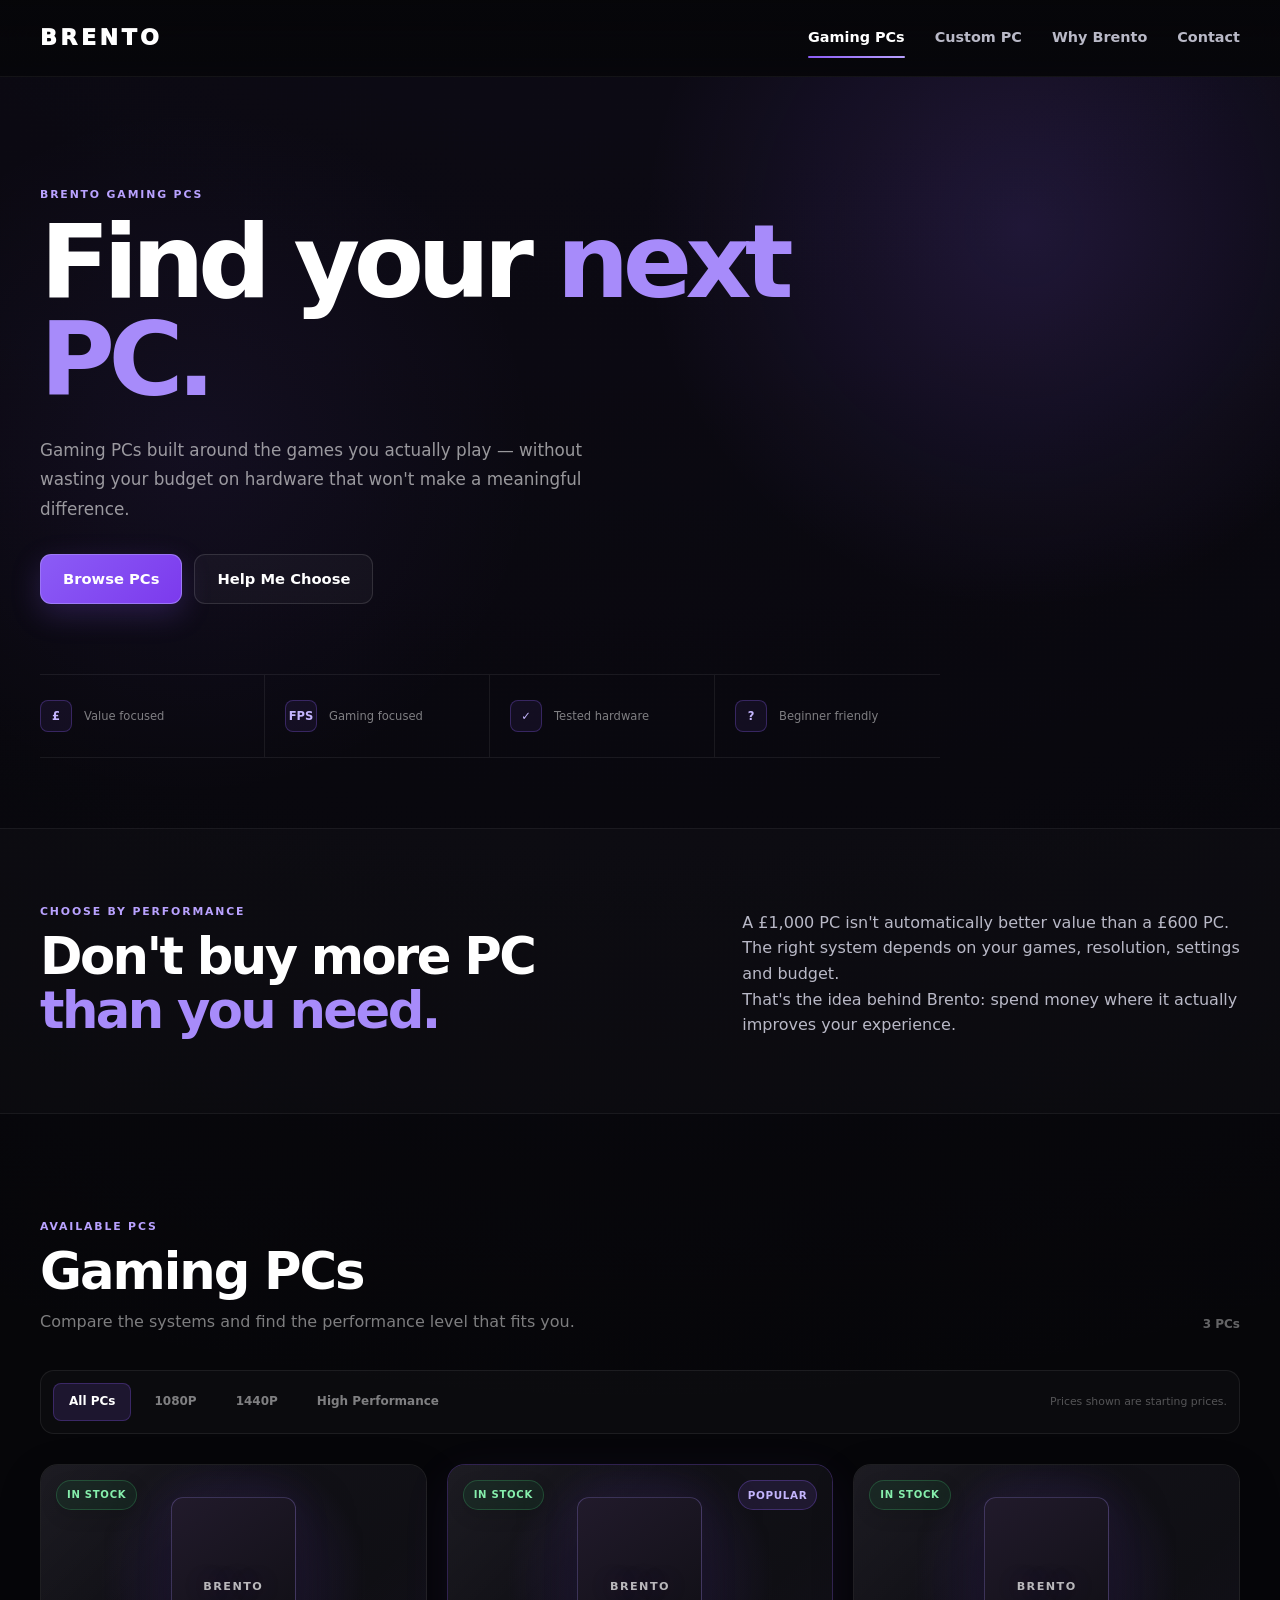
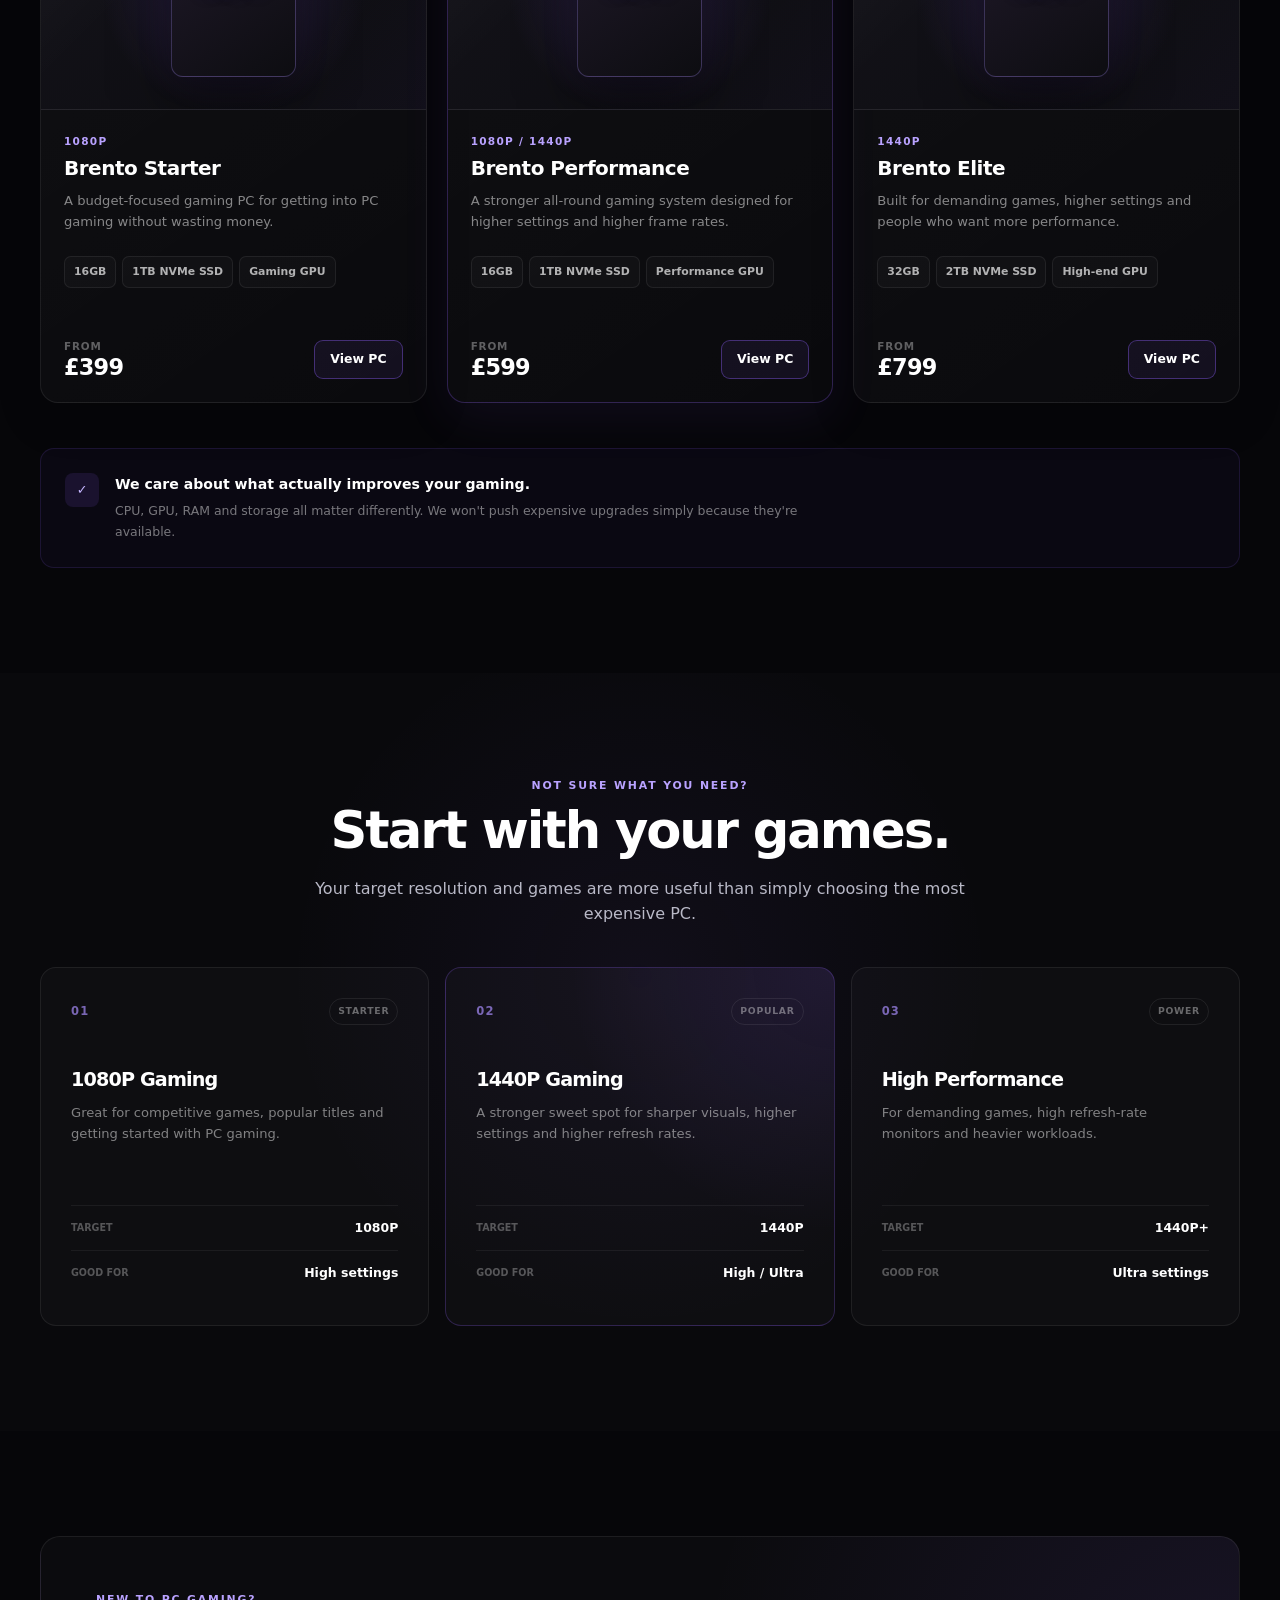
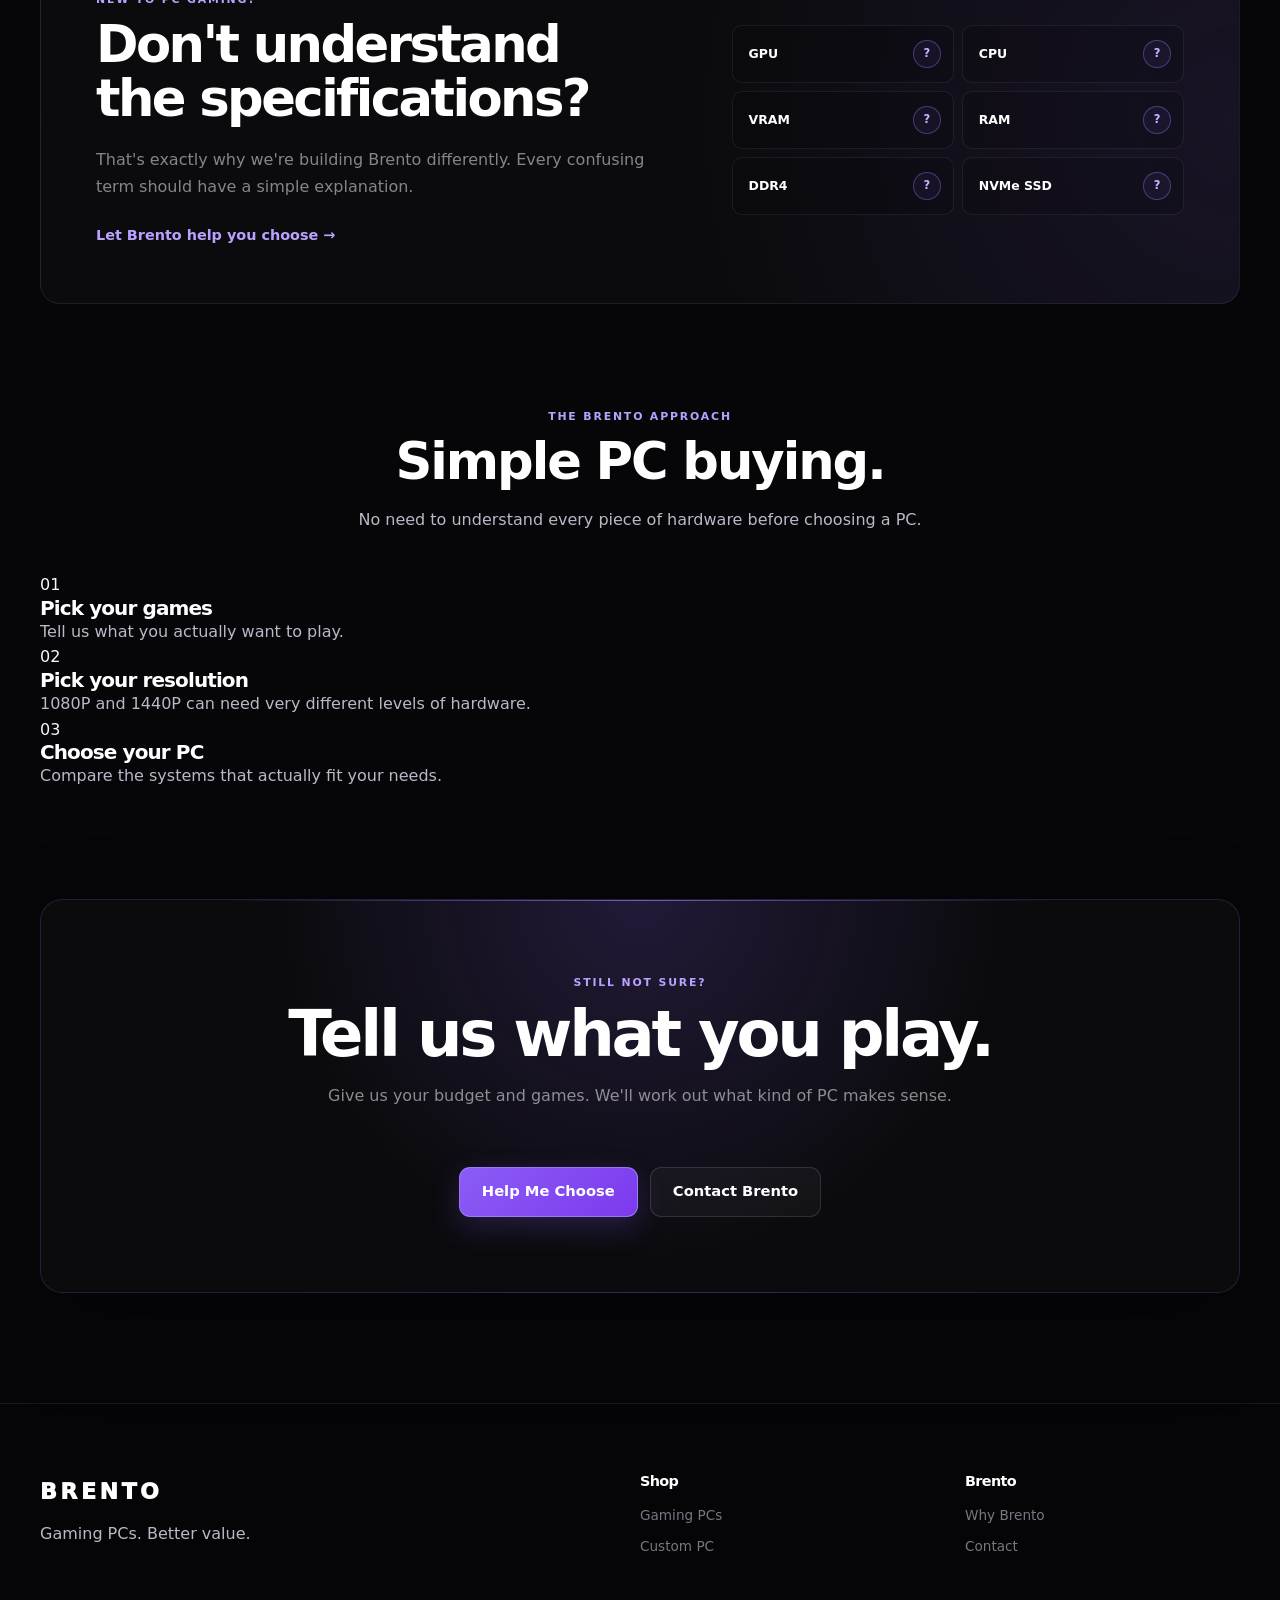
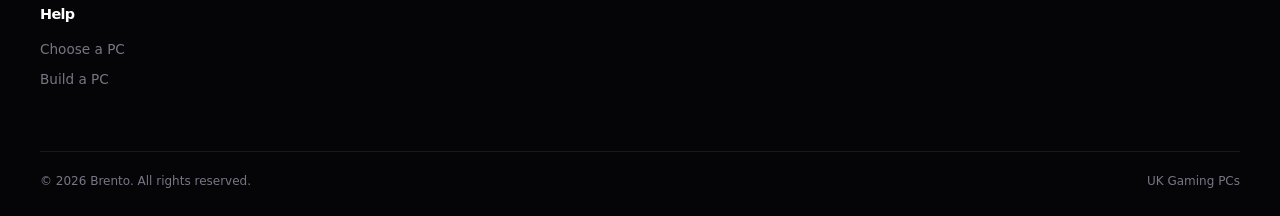
==== commit 22cf0656: "Update shop.html" ====
--- a/shop.html
+++ b/shop.html
@@ -1,44 +1,69 @@
 <!DOCTYPE html>
 <html lang="en">
+
 <head>
-<meta charset="UTF-8">
-<meta
-    name="viewport"
-    content="width=device-width, initial-scale=1.0"
->
-<meta
-    name="description"
-    content="Shop Brento gaming PCs. Affordable gaming PCs built around real performance and value."
->
-<meta
-    name="theme-color"
-    content="#8b5cf6"
->
-<title>
-    Gaming PCs | Brento
-</title>
-<!-- =========================================
-     STYLES
-========================================== -->
-<link
-    rel="stylesheet"
-    href="css/main.css"
->
-<link
-    rel="stylesheet"
-    href="css/components.css"
->
-<link
-    rel="stylesheet"
-    href="css/home.css"
->
+
+    <meta charset="UTF-8">
+
+    <meta
+        name="viewport"
+        content="width=device-width, initial-scale=1.0"
+    >
+
+    <meta
+        name="description"
+        content="Shop Brento gaming PCs. Affordable gaming PCs built around real performance and value."
+    >
+
+    <meta
+        name="theme-color"
+        content="#8b5cf6"
+    >
+
+    <title>
+        Gaming PCs | Brento
+    </title>
+
+
+    <!-- =========================================
+         STYLES
+    ========================================== -->
+
+    <link
+        rel="stylesheet"
+        href="css/main.css"
+    >
+
+    <link
+        rel="stylesheet"
+        href="css/components.css"
+    >
+
+    <link
+        rel="stylesheet"
+        href="css/home.css"
+    >
+
+    <link
+        rel="stylesheet"
+        href="css/shop.css"
+    >
+
 </head>
+
+
 <body>
+
+
 <!-- =========================================
      HEADER
 ========================================== -->
+
 <header class="site-header">
+
     <div class="container header-inner">
+
+
         <a
             href="index.html"
             class="logo"
@@ -46,26 +71,36 @@
         >
             BRENTO
         </a>
+
+
         <nav
             class="main-nav"
+            id="main-navigation"
             aria-label="Main navigation"
         >
+
             <a
                 href="shop.html"
                 aria-current="page"
             >
                 Gaming PCs
             </a>
+
             <a href="custom.html">
                 Custom PC
             </a>
+
             <a href="about.html">
                 Why Brento
             </a>
+
             <a href="contact.html">
                 Contact
             </a>
+
         </nav>
+
+
         <button
             class="mobile-menu-button"
             type="button"
@@ -73,562 +108,1056 @@
             aria-expanded="false"
             aria-controls="main-navigation"
         >
+
             <span></span>
             <span></span>
             <span></span>
+
         </button>
+
     </div>
+
 </header>
+
+
+
 <!-- =========================================
      MAIN
 ========================================== -->
+
 <main>
-    <!-- =====================================
-         SHOP HERO
-    ====================================== -->
-    <section class="shop-hero">
-        <div class="container">
-            <div class="shop-hero-content">
+
+
+<!-- =========================================
+     SHOP HERO
+========================================== -->
+
+<section class="shop-hero">
+
+    <div class="container">
+
+
+        <div class="shop-hero-content">
+
+            <p class="eyebrow">
+                BRENTO GAMING PCS
+            </p>
+
+
+            <h1>
+                Find your
+                <span>next PC.</span>
+            </h1>
+
+
+            <p>
+                Gaming PCs built around the games
+                you actually play — without wasting
+                your budget on hardware that won't
+                make a meaningful difference.
+            </p>
+
+
+            <div class="shop-hero-actions">
+
+                <a
+                    href="#shop-products"
+                    class="button button-primary"
+                >
+                    Browse PCs
+                </a>
+
+
+                <a
+                    href="custom.html"
+                    class="button button-secondary"
+                >
+                    Help Me Choose
+                </a>
+
+            </div>
+
+        </div>
+
+
+
+        <!-- =================================
+             SHOP HERO STATS
+        ================================== -->
+
+        <div class="shop-hero-stats">
+
+
+            <div>
+
+                <strong>
+                    £
+                </strong>
+
+                <span>
+                    Value focused
+                </span>
+
+            </div>
+
+
+            <div>
+
+                <strong>
+                    FPS
+                </strong>
+
+                <span>
+                    Gaming focused
+                </span>
+
+            </div>
+
+
+            <div>
+
+                <strong>
+                    ✓
+                </strong>
+
+                <span>
+                    Tested hardware
+                </span>
+
+            </div>
+
+
+            <div>
+
+                <strong>
+                    ?
+                </strong>
+
+                <span>
+                    Beginner friendly
+                </span>
+
+            </div>
+
+
+        </div>
+
+    </div>
+
+</section>
+
+
+
+<!-- =========================================
+     SHOP INTRO
+========================================== -->
+
+<section class="shop-intro">
+
+    <div class="container">
+
+        <div class="shop-intro-grid">
+
+
+            <div>
+
                 <p class="eyebrow">
-                    BRENTO GAMING PCS
-                </p>
-                <h1>
-                    Find your
-                    <span>next PC.</span>
-                </h1>
+                    CHOOSE BY PERFORMANCE
+                </p>
+
+
+                <h2>
+                    Don't buy more PC
+                    <span>than you need.</span>
+                </h2>
+
+            </div>
+
+
+            <div>
+
                 <p>
-                    Gaming PCs built around the games
-                    you actually play — without wasting
-                    your budget on pointless upgrades.
-                </p>
-                <div class="shop-hero-actions">
-                    <a
-                        href="#shop-products"
-                        class="button button-primary"
-                    >
-                        Browse PCs
-                    </a>
-                    <a
-                        href="custom.html"
-                        class="button button-secondary"
-                    >
-                        Help Me Choose
-                    </a>
-                </div>
-            </div>
-            <!-- =================================
-                 SHOP HERO STATS
-            ================================== -->
-            <div class="shop-hero-stats">
-                <div>
-                    <strong>
-                        £
-                    </strong>
-                    <span>
-                        Value focused
-                    </span>
-                </div>
-                <div>
-                    <strong>
-                        FPS
-                    </strong>
-                    <span>
-                        Gaming focused
-                    </span>
-                </div>
-                <div>
-                    <strong>
-                        ✓
-                    </strong>
-                    <span>
-                        Tested hardware
-                    </span>
-                </div>
-                <div>
-                    <strong>
-                        ?
-                    </strong>
-                    <span>
-                        Beginner friendly
-                    </span>
-                </div>
-            </div>
-        </div>
-    </section>
-    <!-- =====================================
-         SHOP INTRO
-    ====================================== -->
-    <section class="shop-intro">
-        <div class="container">
-            <div class="shop-intro-grid">
-                <div>
-                    <p class="eyebrow">
-                        CHOOSE BY PERFORMANCE
-                    </p>
-                    <h2>
-                        Don't buy more PC
-                        <span>than you need.</span>
-                    </h2>
-                </div>
+                    A £1,000 PC isn't automatically
+                    better value than a £600 PC.
+                    The right system depends on your
+                    games, resolution, settings and
+                    budget.
+                </p>
+
+
+                <p class="shop-intro-small">
+                    That's the idea behind Brento:
+                    spend money where it actually
+                    improves your experience.
+                </p>
+
+            </div>
+
+        </div>
+
+    </div>
+
+</section>
+
+
+
+<!-- =========================================
+     SHOP PRODUCTS
+========================================== -->
+
+<section
+    class="shop-section"
+    id="shop-products"
+>
+
+    <div class="container">
+
+
+        <!-- =================================
+             SHOP HEADING
+        ================================== -->
+
+        <div class="shop-heading">
+
+
+            <div>
+
+                <p class="eyebrow">
+                    AVAILABLE PCS
+                </p>
+
+
+                <h2>
+                    Gaming PCs
+                </h2>
+
+
                 <p>
-                    A £1,000 PC isn't automatically better
-                    value than a £600 PC. The right system
-                    depends on your games, resolution,
-                    settings and budget.
-                </p>
-            </div>
-        </div>
-    </section>
-    <!-- =====================================
-         SHOP
-    ====================================== -->
-    <section
-        class="shop-section"
-        id="shop-products"
-    >
-        <div class="container">
-            <!-- =================================
-                 SHOP HEADER
-            ================================== -->
-            <div class="shop-heading">
-                <div>
-                    <p class="eyebrow">
-                        AVAILABLE PCS
-                    </p>
-                    <h2>
-                        Gaming PCs
-                    </h2>
-                    <p>
-                        Pick a system and see exactly
-                        what you're getting.
-                    </p>
-                </div>
-                <div
-                    class="shop-product-count"
-                    aria-live="polite"
-                >
-                    Loading PCs...
-                </div>
-            </div>
-            <!-- =================================
-                 FILTER BAR
-            ================================== -->
+                    Compare the systems and find
+                    the performance level that fits you.
+                </p>
+
+            </div>
+
+
             <div
-                class="shop-toolbar"
-                aria-label="PC filters"
-            >
-                <div class="shop-filter-bar">
-                    <button
-                        class="shop-filter active"
-                        type="button"
-                        data-filter="all"
-                        aria-pressed="true"
-                    >
-                        All PCs
-                    </button>
-                    <button
-                        class="shop-filter"
-                        type="button"
-                        data-filter="1080p"
-                        aria-pressed="false"
-                    >
-                        1080P
-                    </button>
-                    <button
-                        class="shop-filter"
-                        type="button"
-                        data-filter="1440p"
-                        aria-pressed="false"
-                    >
-                        1440P
-                    </button>
-                    <button
-                        class="shop-filter"
-                        type="button"
-                        data-filter="high-end"
-                        aria-pressed="false"
-                    >
-                        High Performance
-                    </button>
-                </div>
-                <div class="shop-sort-info">
-                    <span>
-                        Prices shown are starting prices.
-                    </span>
-                </div>
-            </div>
-            <!-- =================================
-                 PRODUCT GRID
-                 Generated by shop.js
-            ================================== -->
-            <div
-                class="product-grid shop-product-grid"
-                id="shop-products-grid"
+                class="shop-product-count"
                 aria-live="polite"
             >
-                <div class="shop-loading">
-                    <div class="shop-loading-spinner"></div>
-                    <p>
-                        Loading gaming PCs...
-                    </p>
-                </div>
-            </div>
-            <!-- =================================
-                 VALUE NOTE
-            ================================== -->
-            <div class="shop-value-note">
-                <div class="shop-value-icon">
-                    ✓
-                </div>
-                <div>
+                Loading PCs...
+            </div>
+
+
+        </div>
+
+
+
+        <!-- =================================
+             FILTER BAR
+        ================================== -->
+
+        <div
+            class="shop-toolbar"
+            aria-label="PC filters"
+        >
+
+
+            <div class="shop-filter-bar">
+
+
+                <button
+                    class="shop-filter active"
+                    type="button"
+                    data-filter="all"
+                    aria-pressed="true"
+                >
+                    All PCs
+                </button>
+
+
+                <button
+                    class="shop-filter"
+                    type="button"
+                    data-filter="1080p"
+                    aria-pressed="false"
+                >
+                    1080P
+                </button>
+
+
+                <button
+                    class="shop-filter"
+                    type="button"
+                    data-filter="1440p"
+                    aria-pressed="false"
+                >
+                    1440P
+                </button>
+
+
+                <button
+                    class="shop-filter"
+                    type="button"
+                    data-filter="high-end"
+                    aria-pressed="false"
+                >
+                    High Performance
+                </button>
+
+
+            </div>
+
+
+            <div class="shop-sort-info">
+
+                <span>
+                    Prices shown are starting prices.
+                </span>
+
+            </div>
+
+
+        </div>
+
+
+
+        <!-- =================================
+             PRODUCT GRID
+             Generated by shop.js
+        ================================== -->
+
+        <div
+            class="product-grid shop-product-grid"
+            id="shop-products-grid"
+            aria-live="polite"
+        >
+
+            <div class="shop-loading">
+
+                <div
+                    class="shop-loading-spinner"
+                    aria-hidden="true"
+                ></div>
+
+
+                <p>
+                    Loading gaming PCs...
+                </p>
+
+            </div>
+
+        </div>
+
+
+
+        <!-- =================================
+             VALUE NOTE
+        ================================== -->
+
+        <div class="shop-value-note">
+
+
+            <div
+                class="shop-value-icon"
+                aria-hidden="true"
+            >
+                ✓
+            </div>
+
+
+            <div>
+
+                <strong>
+                    We care about what actually
+                    improves your gaming.
+                </strong>
+
+
+                <p>
+                    CPU, GPU, RAM and storage all
+                    matter differently. We won't
+                    push expensive upgrades simply
+                    because they're available.
+                </p>
+
+            </div>
+
+
+        </div>
+
+    </div>
+
+</section>
+
+
+
+<!-- =========================================
+     PERFORMANCE GUIDE
+========================================== -->
+
+<section class="performance-guide">
+
+    <div class="container">
+
+
+        <div class="section-heading centered">
+
+            <p class="eyebrow">
+                NOT SURE WHAT YOU NEED?
+            </p>
+
+
+            <h2>
+                Start with your games.
+            </h2>
+
+
+            <p>
+                Your target resolution and games
+                are more useful than simply choosing
+                the most expensive PC.
+            </p>
+
+        </div>
+
+
+
+        <div class="performance-grid">
+
+
+            <!-- 1080P -->
+
+            <article class="performance-card">
+
+
+                <div class="performance-card-top">
+
+                    <span class="performance-number">
+                        01
+                    </span>
+
+                    <span class="performance-label">
+                        STARTER
+                    </span>
+
+                </div>
+
+
+                <h3>
+                    1080P Gaming
+                </h3>
+
+
+                <p>
+                    Great for competitive games,
+                    popular titles and getting
+                    started with PC gaming.
+                </p>
+
+
+                <div class="performance-example">
+
+                    <span>
+                        TARGET
+                    </span>
+
                     <strong>
-                        We care about what actually
-                        improves your gaming.
+                        1080P
                     </strong>
-                    <p>
-                        CPU, GPU, RAM and storage all
-                        matter differently. We won't
-                        push expensive upgrades just
-                        because they're available.
-                    </p>
-                </div>
-            </div>
-        </div>
-    </section>
-    <!-- =====================================
-         PERFORMANCE GUIDE
-    ====================================== -->
-    <section class="performance-guide">
-        <div class="container">
-            <div class="section-heading centered">
+
+                </div>
+
+
+                <div class="performance-example">
+
+                    <span>
+                        GOOD FOR
+                    </span>
+
+                    <strong>
+                        High settings
+                    </strong>
+
+                </div>
+
+
+            </article>
+
+
+
+            <!-- 1440P -->
+
+            <article
+                class="
+                    performance-card
+                    performance-card-featured
+                "
+            >
+
+
+                <div class="performance-card-top">
+
+                    <span class="performance-number">
+                        02
+                    </span>
+
+                    <span class="performance-label">
+                        POPULAR
+                    </span>
+
+                </div>
+
+
+                <h3>
+                    1440P Gaming
+                </h3>
+
+
+                <p>
+                    A stronger sweet spot for
+                    sharper visuals, higher settings
+                    and higher refresh rates.
+                </p>
+
+
+                <div class="performance-example">
+
+                    <span>
+                        TARGET
+                    </span>
+
+                    <strong>
+                        1440P
+                    </strong>
+
+                </div>
+
+
+                <div class="performance-example">
+
+                    <span>
+                        GOOD FOR
+                    </span>
+
+                    <strong>
+                        High / Ultra
+                    </strong>
+
+                </div>
+
+
+            </article>
+
+
+
+            <!-- HIGH PERFORMANCE -->
+
+            <article class="performance-card">
+
+
+                <div class="performance-card-top">
+
+                    <span class="performance-number">
+                        03
+                    </span>
+
+                    <span class="performance-label">
+                        POWER
+                    </span>
+
+                </div>
+
+
+                <h3>
+                    High Performance
+                </h3>
+
+
+                <p>
+                    For demanding games, high
+                    refresh-rate monitors and
+                    heavier workloads.
+                </p>
+
+
+                <div class="performance-example">
+
+                    <span>
+                        TARGET
+                    </span>
+
+                    <strong>
+                        1440P+
+                    </strong>
+
+                </div>
+
+
+                <div class="performance-example">
+
+                    <span>
+                        GOOD FOR
+                    </span>
+
+                    <strong>
+                        Ultra settings
+                    </strong>
+
+                </div>
+
+
+            </article>
+
+
+        </div>
+
+    </div>
+
+</section>
+
+
+
+<!-- =========================================
+     BEGINNER HELP
+========================================== -->
+
+<section class="shop-help">
+
+    <div class="container">
+
+
+        <div class="shop-help-box">
+
+
+            <div class="shop-help-content">
+
                 <p class="eyebrow">
-                    NOT SURE WHAT YOU NEED?
-                </p>
+                    NEW TO PC GAMING?
+                </p>
+
+
                 <h2>
-                    Start with your games.
+                    Don't understand
+                    the specifications?
                 </h2>
+
+
                 <p>
-                    Your target resolution and games
-                    are more useful than simply
-                    picking the most expensive PC.
-                </p>
-            </div>
-            <div class="performance-grid">
-                <!-- 1080P -->
-                <article class="performance-card">
-                    <div class="performance-card-top">
-                        <span class="performance-number">
-                            01
-                        </span>
-                        <span class="performance-label">
-                            STARTER
-                        </span>
-                    </div>
-                    <h3>
-                        1080P Gaming
-                    </h3>
-                    <p>
-                        Great for competitive games,
-                        popular titles and getting
-                        started with PC gaming.
-                    </p>
-                    <div class="performance-example">
-                        <span>
-                            TARGET
-                        </span>
-                        <strong>
-                            1080P
-                        </strong>
-                    </div>
-                    <div class="performance-example">
-                        <span>
-                            GOOD FOR
-                        </span>
-                        <strong>
-                            High settings
-                        </strong>
-                    </div>
-                </article>
-                <!-- 1440P -->
-                <article class="performance-card performance-card-featured">
-                    <div class="performance-card-top">
-                        <span class="performance-number">
-                            02
-                        </span>
-                        <span class="performance-label">
-                            POPULAR
-                        </span>
-                    </div>
-                    <h3>
-                        1440P Gaming
-                    </h3>
-                    <p>
-                        A stronger sweet spot for
-                        sharper visuals and higher
-                        settings.
-                    </p>
-                    <div class="performance-example">
-                        <span>
-                            TARGET
-                        </span>
-                        <strong>
-                            1440P
-                        </strong>
-                    </div>
-                    <div class="performance-example">
-                        <span>
-                            GOOD FOR
-                        </span>
-                        <strong>
-                            High / Ultra
-                        </strong>
-                    </div>
-                </article>
-                <!-- HIGH PERFORMANCE -->
-                <article class="performance-card">
-                    <div class="performance-card-top">
-                        <span class="performance-number">
-                            03
-                        </span>
-                        <span class="performance-label">
-                            POWER
-                        </span>
-                    </div>
-                    <h3>
-                        High Performance
-                    </h3>
-                    <p>
-                        For demanding games, high
-                        refresh-rate monitors and
-                        heavier workloads.
-                    </p>
-                    <div class="performance-example">
-                        <span>
-                            TARGET
-                        </span>
-                        <strong>
-                            1440P+
-                        </strong>
-                    </div>
-                    <div class="performance-example">
-                        <span>
-                            GOOD FOR
-                        </span>
-                        <strong>
-                            Ultra settings
-                        </strong>
-                    </div>
-                </article>
-            </div>
-        </div>
-    </section>
-    <!-- =====================================
-         BEGINNER HELP
-    ====================================== -->
-    <section class="shop-help">
-        <div class="container">
-            <div class="shop-help-box">
-                <div class="shop-help-content">
-                    <p class="eyebrow">
-                        NEW TO PC GAMING?
-                    </p>
-                    <h2>
-                        Don't understand
-                        the specifications?
-                    </h2>
-                    <p>
-                        That's exactly why we're building
-                        Brento differently. Every confusing
-                        term should have a simple explanation.
-                    </p>
-                    <a
-                        href="custom.html"
-                        class="text-link"
+                    That's exactly why we're building
+                    Brento differently. Every confusing
+                    term should have a simple explanation.
+                </p>
+
+
+                <a
+                    href="custom.html"
+                    class="text-link"
+                >
+                    Let Brento help you choose
+                    →
+                </a>
+
+            </div>
+
+
+
+            <div class="shop-help-specs">
+
+
+                <div class="shop-help-spec">
+
+                    <strong>
+                        GPU
+                    </strong>
+
+                    <button
+                        class="help-button"
+                        type="button"
+                        data-help="gpu"
+                        aria-label="What is a GPU?"
                     >
-                        Let Brento help you choose →
-                    </a>
-                </div>
-                <div class="shop-help-specs">
-                    <div class="shop-help-spec">
-                        <strong>
-                            GPU
-                        </strong>
-                        <button
-                            class="help-button"
-                            type="button"
-                            aria-label="What is a GPU?"
-                        >
-                            ?
-                        </button>
-                    </div>
-                    <div class="shop-help-spec">
-                        <strong>
-                            CPU
-                        </strong>
-                        <button
-                            class="help-button"
-                            type="button"
-                            aria-label="What is a CPU?"
-                        >
-                            ?
-                        </button>
-                    </div>
-                    <div class="shop-help-spec">
-                        <strong>
-                            VRAM
-                        </strong>
-                        <button
-                            class="help-button"
-                            type="button"
-                            aria-label="What is VRAM?"
-                        >
-                            ?
-                        </button>
-                    </div>
-                    <div class="shop-help-spec">
-                        <strong>
-                            RAM
-                        </strong>
-                        <button
-                            class="help-button"
-                            type="button"
-                            aria-label="What is RAM?"
-                        >
-                            ?
-                        </button>
-                    </div>
-                    <div class="shop-help-spec">
-                        <strong>
-                            DDR4
-                        </strong>
-                        <button
-                            class="help-button"
-                            type="button"
-                            aria-label="What is DDR4?"
-                        >
-                            ?
-                        </button>
-                    </div>
-                    <div class="shop-help-spec">
-                        <strong>
-                            NVMe SSD
-                        </strong>
-                        <button
-                            class="help-button"
-                            type="button"
-                            aria-label="What is an NVMe SSD?"
-                        >
-                            ?
-                        </button>
-                    </div>
-                </div>
-            </div>
-        </div>
-    </section>
-    <!-- =====================================
-         CUSTOM PC CTA
-    ====================================== -->
-    <section class="cta-section">
-        <div class="container">
-            <div class="cta-box">
-                <p class="eyebrow">
-                    STILL NOT SURE?
-                </p>
-                <h2>
-                    Tell us what you play.
-                </h2>
+                        ?
+                    </button>
+
+                </div>
+
+
+                <div class="shop-help-spec">
+
+                    <strong>
+                        CPU
+                    </strong>
+
+                    <button
+                        class="help-button"
+                        type="button"
+                        data-help="cpu"
+                        aria-label="What is a CPU?"
+                    >
+                        ?
+                    </button>
+
+                </div>
+
+
+                <div class="shop-help-spec">
+
+                    <strong>
+                        VRAM
+                    </strong>
+
+                    <button
+                        class="help-button"
+                        type="button"
+                        data-help="vram"
+                        aria-label="What is VRAM?"
+                    >
+                        ?
+                    </button>
+
+                </div>
+
+
+                <div class="shop-help-spec">
+
+                    <strong>
+                        RAM
+                    </strong>
+
+                    <button
+                        class="help-button"
+                        type="button"
+                        data-help="ram"
+                        aria-label="What is RAM?"
+                    >
+                        ?
+                    </button>
+
+                </div>
+
+
+                <div class="shop-help-spec">
+
+                    <strong>
+                        DDR4
+                    </strong>
+
+                    <button
+                        class="help-button"
+                        type="button"
+                        data-help="ddr4"
+                        aria-label="What is DDR4?"
+                    >
+                        ?
+                    </button>
+
+                </div>
+
+
+                <div class="shop-help-spec">
+
+                    <strong>
+                        NVMe SSD
+                    </strong>
+
+                    <button
+                        class="help-button"
+                        type="button"
+                        data-help="nvme"
+                        aria-label="What is an NVMe SSD?"
+                    >
+                        ?
+                    </button>
+
+                </div>
+
+
+            </div>
+
+        </div>
+
+    </div>
+
+</section>
+
+
+
+<!-- =========================================
+     HOW BRENTO WORKS
+========================================== -->
+
+<section class="shop-process">
+
+    <div class="container">
+
+
+        <div class="section-heading centered">
+
+            <p class="eyebrow">
+                THE BRENTO APPROACH
+            </p>
+
+
+            <h2>
+                Simple PC buying.
+            </h2>
+
+
+            <p>
+                No need to understand every piece
+                of hardware before choosing a PC.
+            </p>
+
+        </div>
+
+
+
+        <div class="shop-process-grid">
+
+
+            <article class="shop-process-card">
+
+                <span>
+                    01
+                </span>
+
+                <h3>
+                    Pick your games
+                </h3>
+
                 <p>
-                    Give us your budget and games.
-                    We'll work out what kind of PC
-                    makes sense.
-                </p>
-                <div class="cta-buttons">
-                    <a
-                        href="custom.html"
-                        class="button button-primary"
-                    >
-                        Help Me Choose
-                    </a>
-                    <a
-                        href="contact.html"
-                        class="button button-secondary"
-                    >
-                        Contact Brento
-                    </a>
-                </div>
-            </div>
-        </div>
-    </section>
+                    Tell us what you actually want
+                    to play.
+                </p>
+
+            </article>
+
+
+            <article class="shop-process-card">
+
+                <span>
+                    02
+                </span>
+
+                <h3>
+                    Pick your resolution
+                </h3>
+
+                <p>
+                    1080P and 1440P can need very
+                    different levels of hardware.
+                </p>
+
+            </article>
+
+
+            <article class="shop-process-card">
+
+                <span>
+                    03
+                </span>
+
+                <h3>
+                    Choose your PC
+                </h3>
+
+                <p>
+                    Compare the systems that actually
+                    fit your needs.
+                </p>
+
+            </article>
+
+
+        </div>
+
+    </div>
+
+</section>
+
+
+
+<!-- =========================================
+     CUSTOM PC CTA
+========================================== -->
+
+<section class="cta-section">
+
+    <div class="container">
+
+
+        <div class="cta-box">
+
+
+            <p class="eyebrow">
+                STILL NOT SURE?
+            </p>
+
+
+            <h2>
+                Tell us what you play.
+            </h2>
+
+
+            <p>
+                Give us your budget and games.
+                We'll work out what kind of PC
+                makes sense.
+            </p>
+
+
+            <div class="cta-buttons">
+
+                <a
+                    href="custom.html"
+                    class="button button-primary"
+                >
+                    Help Me Choose
+                </a>
+
+
+                <a
+                    href="contact.html"
+                    class="button button-secondary"
+                >
+                    Contact Brento
+                </a>
+
+            </div>
+
+
+        </div>
+
+    </div>
+
+</section>
+
+
 </main>
+
+
+
 <!-- =========================================
      FOOTER
 ========================================== -->
+
 <footer class="site-footer">
+
     <div class="container footer-grid">
+
+
         <div>
+
             <a
                 href="index.html"
                 class="logo"
             >
                 BRENTO
             </a>
+
+
             <p>
                 Gaming PCs. Better value.
             </p>
-        </div>
+
+        </div>
+
+
         <div>
+
             <h3>
                 Shop
             </h3>
+
             <a href="shop.html">
                 Gaming PCs
             </a>
+
             <a href="custom.html">
                 Custom PC
             </a>
-        </div>
+
+        </div>
+
+
         <div>
+
             <h3>
                 Brento
             </h3>
+
             <a href="about.html">
                 Why Brento
             </a>
+
             <a href="contact.html">
                 Contact
             </a>
-        </div>
+
+        </div>
+
+
         <div>
+
             <h3>
                 Help
             </h3>
+
             <a href="shop.html">
                 Choose a PC
             </a>
+
             <a href="custom.html">
                 Build a PC
             </a>
-        </div>
+
+        </div>
+
+
     </div>
+
+
     <div class="container footer-bottom">
+
+
         <p>
+
             ©
+
             <span data-current-year>
                 2026
             </span>
-            Brento. All rights reserved.
+
+            Brento.
+            All rights reserved.
+
         </p>
+
+
         <p>
             UK Gaming PCs
         </p>
+
+
     </div>
+
 </footer>
+
+
+
 <!-- =========================================
      JAVASCRIPT
 ========================================== -->
+
 <script src="js/main.js"></script>
+
 <script src="js/mobile-menu.js"></script>
+
 <script src="js/help.js"></script>
+
 <script src="js/shop.js"></script>
+
+
 </body>
+
 </html>
--- a/css/main.css
+++ b/css/main.css
@@ -4,36 +4,71 @@
 ========================================= */
 
 :root {
-    --bg: #07070a;
-    --bg-soft: #0c0c11;
-    --bg-elevated: #101017;
-
-    --card: #111119;
+
+    /* ===============================
+       COLOURS
+    =============================== */
+
+    --bg: #060609;
+    --bg-soft: #0a0a0f;
+    --bg-elevated: #0f0f16;
+
+    --card: #111118;
     --card-hover: #171720;
 
-    --border: rgba(255, 255, 255, 0.08);
-    --border-strong: rgba(167, 139, 250, 0.28);
-
     --purple: #8b5cf6;
-    --purple-light: #b39aff;
+    --purple-light: #b9a2ff;
     --purple-bright: #a855f7;
     --purple-dark: #6d28d9;
 
-    --text: #f7f7fa;
-    --text-soft: #b8b8c5;
-    --text-muted: #747480;
+    --text: #f8f8fb;
+    --text-soft: #b9b9c7;
+    --text-muted: #777784;
 
     --success: #4ade80;
     --warning: #facc15;
+    --danger: #fb7185;
+
+    --border: rgba(255, 255, 255, 0.075);
+    --border-hover: rgba(167, 139, 250, 0.32);
+    --border-strong: rgba(167, 139, 250, 0.48);
+
+    /* ===============================
+       LAYOUT
+    =============================== */
 
     --max-width: 1200px;
+
+    --radius-small: 10px;
     --radius: 18px;
+    --radius-large: 26px;
+
+    /* ===============================
+       SHADOWS
+    =============================== */
 
     --shadow:
         0 25px 80px rgba(0, 0, 0, 0.45);
 
+    --shadow-card:
+        0 18px 55px rgba(0, 0, 0, 0.24);
+
     --purple-shadow:
         0 20px 70px rgba(139, 92, 246, 0.18);
+
+    /* ===============================
+       TRANSITIONS
+    =============================== */
+
+    --transition-fast:
+        0.16s ease;
+
+    --transition:
+        0.24s ease;
+
+    --transition-slow:
+        0.4s ease;
+
 }
 
 
@@ -43,22 +78,29 @@
 
 * {
     box-sizing: border-box;
+
     margin: 0;
     padding: 0;
 }
 
+
 html {
     scroll-behavior: smooth;
-}
+
+    background: var(--bg);
+}
+
 
 body {
     min-height: 100vh;
 
+    overflow-x: hidden;
+
     background:
         radial-gradient(
-            circle at 50% -10%,
-            rgba(139, 92, 246, 0.06),
-            transparent 35%
+            circle at 50% -15%,
+            rgba(139, 92, 246, 0.075),
+            transparent 38%
         ),
         var(--bg);
 
@@ -75,18 +117,23 @@
 
     line-height: 1.6;
 
-    overflow-x: hidden;
-}
-
-body::selection {
-    background: var(--purple);
+    -webkit-font-smoothing: antialiased;
+    text-rendering: optimizeLegibility;
+}
+
+
+::selection {
+    background: rgba(139, 92, 246, 0.75);
     color: #ffffff;
 }
+
 
 a {
     color: inherit;
+
     text-decoration: none;
 }
+
 
 button,
 input,
@@ -95,148 +142,185 @@
     font: inherit;
 }
 
+
 button {
     color: inherit;
 }
 
+
 img {
+    display: block;
+
     max-width: 100%;
-    display: block;
-}
+}
+
 
 strong {
     color: #ffffff;
 }
 
 
+p {
+    color: var(--text-soft);
+}
+
+
+:focus-visible {
+    outline: 2px solid var(--purple-light);
+
+    outline-offset: 4px;
+}
+
+
 /* =========================================
-   GLOBAL
+   GLOBAL LAYOUT
 ========================================= */
 
 .container {
-    width: min(
-        calc(100% - 40px),
-        var(--max-width)
-    );
+    width:
+        min(
+            calc(100% - 40px),
+            var(--max-width)
+        );
 
     margin-inline: auto;
 }
 
+
 .eyebrow {
+    margin-bottom: 12px;
+
     color: var(--purple-light);
 
-    font-size: 0.72rem;
+    font-size: 0.7rem;
     font-weight: 900;
 
     letter-spacing: 0.18em;
-
-    margin-bottom: 12px;
-}
+    text-transform: uppercase;
+}
+
 
 h1,
 h2,
 h3 {
+    color: #ffffff;
+
     line-height: 1.05;
+
     letter-spacing: -0.045em;
 }
 
+
 h1 {
-    font-size: clamp(
-        3.2rem,
-        7vw,
-        6.5rem
-    );
-}
+    font-size:
+        clamp(
+            3.2rem,
+            7vw,
+            6.5rem
+        );
+}
+
 
 h2 {
-    font-size: clamp(
-        2.2rem,
-        5vw,
-        4rem
-    );
-}
+    font-size:
+        clamp(
+            2.2rem,
+            5vw,
+            4rem
+        );
+}
+
 
 h3 {
     font-size: 1.25rem;
 }
 
-p {
-    color: var(--text-soft);
-}
-
-::selection {
-    background: rgba(139, 92, 246, 0.7);
-    color: #ffffff;
-}
-
-:focus-visible {
-    outline: 2px solid var(--purple-light);
-    outline-offset: 4px;
-}
-
 
 /* =========================================
-   HEADER
+   SITE HEADER
 ========================================= */
 
 .site-header {
     position: sticky;
+
     top: 0;
+
     z-index: 100;
+
+    border-bottom:
+        1px solid
+        rgba(255, 255, 255, 0.055);
 
     background:
         linear-gradient(
             to bottom,
-            rgba(7, 7, 10, 0.94),
-            rgba(7, 7, 10, 0.78)
-        );
-
-    backdrop-filter: blur(22px);
-    -webkit-backdrop-filter: blur(22px);
-
-    border-bottom: 1px solid rgba(255, 255, 255, 0.055);
-}
+            rgba(6, 6, 9, 0.96),
+            rgba(6, 6, 9, 0.82)
+        );
+
+    backdrop-filter: blur(24px);
+    -webkit-backdrop-filter: blur(24px);
+}
+
 
 .header-inner {
     min-height: 76px;
 
     display: flex;
+
     align-items: center;
     justify-content: space-between;
 
     gap: 30px;
 }
 
+
+/* =========================================
+   LOGO
+========================================= */
+
 .logo {
-    position: relative;
+    display: inline-flex;
+
+    align-items: center;
+
+    color: #ffffff;
 
     font-size: 1.38rem;
     font-weight: 950;
 
     letter-spacing: 0.16em;
 
-    color: #ffffff;
-
     transition:
-        transform 0.2s ease,
-        opacity 0.2s ease;
-}
+        transform var(--transition-fast),
+        opacity var(--transition-fast);
+}
+
+
+.logo::first-letter {
+    color: var(--purple-light);
+}
+
 
 .logo:hover {
     transform: translateY(-1px);
+
     opacity: 0.9;
 }
 
-.logo::first-letter {
-    color: var(--purple-light);
-}
+
+/* =========================================
+   DESKTOP NAVIGATION
+========================================= */
 
 .main-nav {
     display: flex;
+
     align-items: center;
 
     gap: 30px;
 }
+
 
 .main-nav a {
     position: relative;
@@ -247,9 +331,10 @@
     font-weight: 650;
 
     transition:
-        color 0.2s ease,
-        transform 0.2s ease;
-}
+        color var(--transition),
+        transform var(--transition);
+}
+
 
 .main-nav a::after {
     content: "";
@@ -264,7 +349,12 @@
 
     border-radius: 999px;
 
-    background: var(--purple-light);
+    background:
+        linear-gradient(
+            90deg,
+            var(--purple),
+            var(--purple-light)
+        );
 
     transform:
         scaleX(0)
@@ -273,17 +363,27 @@
     transform-origin: center;
 
     transition:
-        transform 0.2s ease;
-}
-
-.main-nav a:hover {
+        transform var(--transition);
+}
+
+
+.main-nav a:hover,
+.main-nav a[aria-current="page"] {
     color: #ffffff;
-    transform: translateY(-1px);
-}
-
-.main-nav a:hover::after {
-    transform: scaleX(1);
-}
+}
+
+
+.main-nav a:hover::after,
+.main-nav a[aria-current="page"]::after {
+    transform:
+        scaleX(1)
+        translateY(0);
+}
+
+
+/* =========================================
+   MOBILE MENU BUTTON
+========================================= */
 
 .mobile-menu-button {
     display: none;
@@ -291,14 +391,6 @@
     width: 44px;
     height: 44px;
 
-    border: 1px solid var(--border);
-    border-radius: 12px;
-
-    background:
-        rgba(255, 255, 255, 0.035);
-
-    cursor: pointer;
-
     align-items: center;
     justify-content: center;
 
@@ -306,27 +398,44 @@
 
     gap: 5px;
 
+    border:
+        1px solid var(--border);
+
+    border-radius: 12px;
+
+    background:
+        rgba(255, 255, 255, 0.035);
+
+    cursor: pointer;
+
     transition:
-        border-color 0.2s ease,
-        background 0.2s ease;
-}
+        border-color var(--transition),
+        background var(--transition),
+        transform var(--transition);
+}
+
 
 .mobile-menu-button:hover {
-    border-color: var(--border-strong);
-    background: rgba(139, 92, 246, 0.1);
-}
+    border-color: var(--border-hover);
+
+    background:
+        rgba(139, 92, 246, 0.1);
+
+    transform: translateY(-1px);
+}
+
 
 .mobile-menu-button span {
     width: 18px;
     height: 2px;
 
+    border-radius: 999px;
+
     background: #ffffff;
 
-    border-radius: 999px;
-
     transition:
-        transform 0.2s ease,
-        opacity 0.2s ease;
+        transform var(--transition),
+        opacity var(--transition);
 }
 
 
@@ -339,26 +448,37 @@
 
     min-height: 52px;
 
-    padding: 0 24px;
-
     display: inline-flex;
+
     align-items: center;
     justify-content: center;
 
-    border: 1px solid transparent;
+    gap: 8px;
+
+    padding:
+        0 24px;
+
+    overflow: hidden;
+
+    border:
+        1px solid transparent;
+
     border-radius: 12px;
 
     font-size: 0.9rem;
     font-weight: 850;
 
-    overflow: hidden;
+    cursor: pointer;
+
+    isolation: isolate;
 
     transition:
-        transform 0.2s ease,
-        box-shadow 0.2s ease,
-        background 0.2s ease,
-        border-color 0.2s ease;
-}
+        transform var(--transition),
+        box-shadow var(--transition),
+        background var(--transition),
+        border-color var(--transition);
+}
+
 
 .button::before {
     content: "";
@@ -366,35 +486,44 @@
     position: absolute;
 
     inset: 0;
+
+    z-index: -1;
 
     background:
         linear-gradient(
             110deg,
             transparent 20%,
-            rgba(255, 255, 255, 0.14),
+            rgba(255, 255, 255, 0.16),
             transparent 80%
         );
 
     transform: translateX(-120%);
 
     transition:
-        transform 0.5s ease;
-}
+        transform 0.55s ease;
+}
+
 
 .button:hover::before {
     transform: translateX(120%);
 }
 
-.button > * {
-    position: relative;
-    z-index: 1;
-}
 
 .button:hover {
     transform: translateY(-2px);
 }
 
+
+.button:active {
+    transform: translateY(0);
+}
+
+
+/* Primary */
+
 .button-primary {
+    color: #ffffff;
+
     background:
         linear-gradient(
             135deg,
@@ -402,41 +531,47 @@
             var(--purple)
         );
 
-    color: #ffffff;
-
     box-shadow:
-        0 12px 35px rgba(139, 92, 246, 0.22);
-}
+        0 12px 35px
+        rgba(139, 92, 246, 0.22);
+}
+
 
 .button-primary:hover {
     background:
         linear-gradient(
             135deg,
-            #c0abff,
+            #c5b3ff,
             #985fff
         );
 
     box-shadow:
-        0 16px 50px rgba(139, 92, 246, 0.35);
-}
+        0 16px 50px
+        rgba(139, 92, 246, 0.36);
+}
+
+
+/* Secondary */
 
 .button-secondary {
+    color: #ffffff;
+
     border-color: var(--border);
 
     background:
         rgba(255, 255, 255, 0.035);
-
-    color: #ffffff;
-}
+}
+
 
 .button-secondary:hover {
-    border-color: var(--border-strong);
+    border-color: var(--border-hover);
 
     background:
         rgba(139, 92, 246, 0.08);
 
     box-shadow:
-        0 10px 30px rgba(0, 0, 0, 0.25);
+        0 10px 30px
+        rgba(0, 0, 0, 0.25);
 }
 
 
@@ -450,10 +585,12 @@
     min-height: 720px;
 
     display: flex;
+
     align-items: center;
 
     overflow: hidden;
 }
+
 
 .hero::before {
     content: "";
@@ -466,16 +603,17 @@
     top: -420px;
     right: -280px;
 
+    pointer-events: none;
+
     background:
         radial-gradient(
             circle,
-            rgba(139, 92, 246, 0.22),
+            rgba(139, 92, 246, 0.23),
             rgba(139, 92, 246, 0.07) 35%,
             transparent 68%
         );
-
-    pointer-events: none;
-}
+}
+
 
 .hero::after {
     content: "";
@@ -488,18 +626,20 @@
     bottom: -350px;
     left: -250px;
 
+    pointer-events: none;
+
     background:
         radial-gradient(
             circle,
-            rgba(109, 40, 217, 0.13),
+            rgba(109, 40, 217, 0.14),
             transparent 70%
         );
-
-    pointer-events: none;
-}
+}
+
 
 .hero-grid {
     position: relative;
+
     z-index: 2;
 
     display: grid;
@@ -512,24 +652,30 @@
     gap: 70px;
 }
 
+
 .hero-content {
     position: relative;
+
     z-index: 3;
 
     animation:
         heroContentIn 0.7s ease-out both;
 }
 
+
 .hero h1 {
     max-width: 720px;
 }
 
+
 .hero h1 span {
     color: var(--purple-light);
 
     text-shadow:
-        0 0 40px rgba(167, 139, 250, 0.2);
-}
+        0 0 40px
+        rgba(167, 139, 250, 0.22);
+}
+
 
 .hero-text {
     max-width: 560px;
@@ -541,32 +687,39 @@
     line-height: 1.7;
 }
 
+
 .hero-buttons {
     display: flex;
+
     flex-wrap: wrap;
 
     gap: 12px;
 
     margin-top: 34px;
 }
+
 
 @keyframes heroContentIn {
 
     from {
         opacity: 0;
-        transform: translateY(20px);
+
+        transform:
+            translateY(20px);
     }
 
     to {
         opacity: 1;
-        transform: translateY(0);
+
+        transform:
+            translateY(0);
     }
 
 }
 
 
 /* =========================================
-   HERO PC
+   HERO PC VISUAL
 ========================================= */
 
 .hero-pc {
@@ -575,6 +728,7 @@
     min-height: 540px;
 
     display: flex;
+
     align-items: center;
     justify-content: center;
 
@@ -582,19 +736,27 @@
         heroPcIn 0.9s ease-out both;
 }
 
+
 @keyframes heroPcIn {
 
     from {
         opacity: 0;
-        transform: translateY(25px) scale(0.97);
+
+        transform:
+            translateY(25px)
+            scale(0.97);
     }
 
     to {
         opacity: 1;
-        transform: translateY(0) scale(1);
-    }
-
-}
+
+        transform:
+            translateY(0)
+            scale(1);
+    }
+
+}
+
 
 .pc-glow {
     position: absolute;
@@ -616,20 +778,26 @@
         pcGlow 4s ease-in-out infinite;
 }
 
+
 @keyframes pcGlow {
 
     0%,
     100% {
-        transform: scale(0.95);
         opacity: 0.75;
+
+        transform:
+            scale(0.95);
     }
 
     50% {
-        transform: scale(1.05);
         opacity: 1;
-    }
-
-}
+
+        transform:
+            scale(1.05);
+    }
+
+}
+
 
 .pc-placeholder {
     position: relative;
@@ -637,7 +805,17 @@
     width: min(310px, 75%);
     height: 440px;
 
-    border: 1px solid rgba(167, 139, 250, 0.42);
+    display: flex;
+
+    align-items: center;
+    justify-content: center;
+
+    overflow: hidden;
+
+    border:
+        1px solid
+        rgba(167, 139, 250, 0.42);
+
     border-radius: 24px;
 
     background:
@@ -649,28 +827,40 @@
         );
 
     box-shadow:
-        0 30px 100px rgba(0, 0, 0, 0.55),
-        0 0 70px rgba(139, 92, 246, 0.17),
-        inset 0 0 50px rgba(139, 92, 246, 0.055);
-
-    display: flex;
-    align-items: center;
-    justify-content: center;
+        0 30px 100px
+        rgba(0, 0, 0, 0.55),
+        0 0 70px
+        rgba(139, 92, 246, 0.17),
+        inset 0 0 50px
+        rgba(139, 92, 246, 0.055);
 
     transform:
         perspective(900px)
         rotateY(-5deg);
 
     transition:
-        transform 0.4s ease;
-}
+        transform var(--transition-slow),
+        border-color var(--transition-slow),
+        box-shadow var(--transition-slow);
+}
+
 
 .pc-placeholder:hover {
+    border-color:
+        rgba(167, 139, 250, 0.6);
+
+    box-shadow:
+        0 35px 110px
+        rgba(0, 0, 0, 0.6),
+        0 0 90px
+        rgba(139, 92, 246, 0.22);
+
     transform:
         perspective(900px)
         rotateY(0deg)
-        translateY(-5px);
-}
+        translateY(-6px);
+}
+
 
 .pc-placeholder::before {
     content: "";
@@ -693,6 +883,7 @@
         pcLight 2.2s ease-in-out infinite;
 }
 
+
 @keyframes pcLight {
 
     0%,
@@ -705,6 +896,7 @@
     }
 
 }
+
 
 .pc-placeholder::after {
     content: "";
@@ -726,15 +918,17 @@
         );
 }
 
+
 .pc-placeholder-text {
     position: absolute;
 
-    bottom: 35px;
     left: 0;
     right: 0;
+    bottom: 35px;
 
     text-align: center;
 }
+
 
 .pc-placeholder-text strong {
     display: block;
@@ -745,6 +939,7 @@
 
     letter-spacing: 0.12em;
 }
+
 
 .pc-placeholder-text span {
     color: var(--text-muted);
@@ -768,6 +963,7 @@
     margin-bottom: 40px;
 }
 
+
 .section-heading.centered {
     display: block;
 
@@ -778,10 +974,12 @@
     text-align: center;
 }
 
+
 .section-heading.centered p:last-child {
     margin-top: 18px;
 }
 
+
 .text-link {
     color: var(--purple-light);
 
@@ -790,19 +988,21 @@
     white-space: nowrap;
 
     transition:
-        color 0.2s ease,
-        transform 0.2s ease;
-}
+        color var(--transition),
+        transform var(--transition);
+}
+
 
 .text-link:hover {
     color: #ffffff;
 
-    transform: translateX(4px);
+    transform:
+        translateX(4px);
 }
 
 
 /* =========================================
-   FEATURED PCS
+   PRODUCT CARDS
 ========================================= */
 
 .featured-section {
@@ -817,9 +1017,15 @@
             #0a0a0e
         );
 
-    border-top: 1px solid rgba(255, 255, 255, 0.025);
-    border-bottom: 1px solid rgba(255, 255, 255, 0.025);
-}
+    border-top:
+        1px solid
+        rgba(255, 255, 255, 0.025);
+
+    border-bottom:
+        1px solid
+        rgba(255, 255, 255, 0.025);
+}
+
 
 .product-grid {
     display: grid;
@@ -830,12 +1036,15 @@
     gap: 20px;
 }
 
+
 .product-card {
     position: relative;
 
     overflow: hidden;
 
-    border: 1px solid var(--border);
+    border:
+        1px solid var(--border);
+
     border-radius: var(--radius);
 
     background:
@@ -846,14 +1055,15 @@
         );
 
     box-shadow:
-        0 15px 50px rgba(0, 0, 0, 0.18);
+        var(--shadow-card);
 
     transition:
-        transform 0.3s ease,
-        border-color 0.3s ease,
-        background 0.3s ease,
-        box-shadow 0.3s ease;
-}
+        transform var(--transition-slow),
+        border-color var(--transition-slow),
+        background var(--transition-slow),
+        box-shadow var(--transition-slow);
+}
+
 
 .product-card::before {
     content: "";
@@ -870,21 +1080,23 @@
         linear-gradient(
             90deg,
             transparent,
-            rgba(167, 139, 250, 0.5),
+            rgba(167, 139, 250, 0.65),
             transparent
         );
 
     opacity: 0;
 
     transition:
-        opacity 0.3s ease;
-}
+        opacity var(--transition);
+}
+
 
 .product-card:hover {
-    transform: translateY(-7px);
+    transform:
+        translateY(-7px);
 
     border-color:
-        rgba(167, 139, 250, 0.35);
+        var(--border-hover);
 
     background:
         linear-gradient(
@@ -894,22 +1106,29 @@
         );
 
     box-shadow:
-        0 25px 70px rgba(0, 0, 0, 0.3),
-        0 10px 45px rgba(139, 92, 246, 0.08);
-}
+        0 25px 70px
+        rgba(0, 0, 0, 0.3),
+        0 10px 45px
+        rgba(139, 92, 246, 0.08);
+}
+
 
 .product-card:hover::before {
     opacity: 1;
 }
 
+
 .product-image {
     position: relative;
 
     min-height: 270px;
 
     display: flex;
+
     align-items: center;
     justify-content: center;
+
+    overflow: hidden;
 
     background:
         radial-gradient(
@@ -918,8 +1137,10 @@
             transparent 62%
         );
 
-    border-bottom: 1px solid var(--border);
-}
+    border-bottom:
+        1px solid var(--border);
+}
+
 
 .product-image::after {
     content: "";
@@ -927,6 +1148,8 @@
     position: absolute;
 
     inset: 0;
+
+    pointer-events: none;
 
     background:
         linear-gradient(
@@ -935,24 +1158,31 @@
             rgba(255, 255, 255, 0.025),
             transparent 60%
         );
-
-    pointer-events: none;
-}
+}
+
 
 .product-placeholder {
     position: relative;
+
     z-index: 2;
+
+    color:
+        rgba(255, 255, 255, 0.8);
 
     font-size: 1.4rem;
     font-weight: 950;
 
     letter-spacing: 0.14em;
 
-    color: rgba(255, 255, 255, 0.8);
-
     text-shadow:
-        0 0 30px rgba(167, 139, 250, 0.25);
-}
+        0 0 30px
+        rgba(167, 139, 250, 0.25);
+}
+
+
+/* =========================================
+   STOCK BADGE
+========================================= */
 
 .stock-badge {
     position: absolute;
@@ -960,9 +1190,14 @@
     top: 14px;
     left: 14px;
 
-    z-index: 4;
-
-    padding: 5px 9px;
+    z-index: 5;
+
+    padding:
+        5px 9px;
+
+    border:
+        1px solid
+        rgba(74, 222, 128, 0.22);
 
     border-radius: 999px;
 
@@ -970,9 +1205,6 @@
         rgba(74, 222, 128, 0.1);
 
     color: var(--success);
-
-    border:
-        1px solid rgba(74, 222, 128, 0.22);
 
     font-size: 0.68rem;
     font-weight: 850;
@@ -980,11 +1212,19 @@
     backdrop-filter: blur(8px);
 }
 
+
+/* =========================================
+   PRODUCT INFORMATION
+========================================= */
+
 .product-info {
     padding: 24px;
 }
 
+
 .product-category {
+    margin-bottom: 8px;
+
     color: var(--purple-light);
 
     font-size: 0.66rem;
@@ -992,17 +1232,28 @@
 
     letter-spacing: 0.14em;
 
-    margin-bottom: 8px;
-}
+    text-transform: uppercase;
+}
+
 
 .product-info h3 {
     transition:
-        color 0.2s ease;
-}
-
-.product-card:hover .product-info h3 {
+        color var(--transition);
+}
+
+
+.product-card:hover
+.product-info h3 {
     color: var(--purple-light);
 }
+
+
+.product-description {
+    margin-top: 10px;
+
+    font-size: 0.9rem;
+}
+
 
 .spec-list {
     display: flex;
@@ -1014,11 +1265,14 @@
     margin-top: 18px;
 }
 
+
 .spec-list span {
-    padding: 5px 8px;
+    padding:
+        5px 8px;
 
     border:
-        1px solid rgba(255, 255, 255, 0.05);
+        1px solid
+        rgba(255, 255, 255, 0.05);
 
     border-radius: 7px;
 
@@ -1029,6 +1283,7 @@
 
     font-size: 0.7rem;
 }
+
 
 .product-bottom {
     display: flex;
@@ -1041,17 +1296,36 @@
     margin-top: 26px;
 }
 
+
+.price-label {
+    display: block;
+
+    margin-bottom: 2px;
+
+    color: var(--text-muted);
+
+    font-size: 0.65rem;
+    font-weight: 700;
+
+    text-transform: uppercase;
+    letter-spacing: 0.08em;
+}
+
+
 .product-price {
     font-size: 1.45rem;
 
     letter-spacing: -0.03em;
 }
 
+
 .small-button {
-    padding: 9px 13px;
+    padding:
+        9px 13px;
 
     border:
-        1px solid rgba(167, 139, 250, 0.2);
+        1px solid
+        rgba(167, 139, 250, 0.2);
 
     border-radius: 9px;
 
@@ -1064,16 +1338,24 @@
     font-weight: 850;
 
     transition:
-        background 0.2s ease,
-        color 0.2s ease,
-        transform 0.2s ease;
-}
+        background var(--transition),
+        color var(--transition),
+        transform var(--transition),
+        border-color var(--transition);
+}
+
 
 .small-button:hover {
-    background: var(--purple);
+    border-color:
+        rgba(167, 139, 250, 0.5);
+
+    background:
+        var(--purple);
+
     color: #ffffff;
 
-    transform: translateY(-1px);
+    transform:
+        translateY(-1px);
 }
 
 
@@ -1085,6 +1367,7 @@
     padding: 120px 0;
 }
 
+
 .feature-grid {
     display: grid;
 
@@ -1096,12 +1379,15 @@
     margin-top: 55px;
 }
 
+
 .feature-card {
     position: relative;
 
     padding: 28px;
 
-    border: 1px solid var(--border);
+    border:
+        1px solid var(--border);
+
     border-radius: var(--radius);
 
     background:
@@ -1112,16 +1398,19 @@
         );
 
     transition:
-        transform 0.25s ease,
-        border-color 0.25s ease,
-        background 0.25s ease;
-}
+        transform var(--transition),
+        border-color var(--transition),
+        background var(--transition),
+        box-shadow var(--transition);
+}
+
 
 .feature-card:hover {
-    transform: translateY(-5px);
+    transform:
+        translateY(-5px);
 
     border-color:
-        rgba(167, 139, 250, 0.25);
+        var(--border-hover);
 
     background:
         linear-gradient(
@@ -1129,20 +1418,27 @@
             rgba(139, 92, 246, 0.065),
             rgba(255, 255, 255, 0.015)
         );
-}
+
+    box-shadow:
+        0 20px 50px
+        rgba(0, 0, 0, 0.2);
+}
+
 
 .feature-icon {
     width: 48px;
     height: 48px;
 
     display: flex;
+
     align-items: center;
     justify-content: center;
 
     margin-bottom: 25px;
 
     border:
-        1px solid rgba(167, 139, 250, 0.18);
+        1px solid
+        rgba(167, 139, 250, 0.18);
 
     border-radius: 13px;
 
@@ -1155,8 +1451,10 @@
     font-weight: 900;
 
     box-shadow:
-        0 8px 25px rgba(139, 92, 246, 0.08);
-}
+        0 8px 25px
+        rgba(139, 92, 246, 0.08);
+}
+
 
 .feature-card p {
     margin-top: 12px;
@@ -1170,14 +1468,14 @@
 ========================================= */
 
 .custom-section {
-    padding: 0 0 120px;
-}
+    padding:
+        0 0 120px;
+}
+
 
 .custom-box {
     position: relative;
 
-    overflow: hidden;
-
     display: grid;
 
     grid-template-columns:
@@ -1187,10 +1485,13 @@
 
     padding: 70px;
 
+    overflow: hidden;
+
     border:
-        1px solid rgba(139, 92, 246, 0.25);
-
-    border-radius: 28px;
+        1px solid
+        rgba(139, 92, 246, 0.25);
+
+    border-radius: var(--radius-large);
 
     background:
         radial-gradient(
@@ -1206,8 +1507,10 @@
         #101016;
 
     box-shadow:
-        0 30px 90px rgba(0, 0, 0, 0.28);
-}
+        0 30px 90px
+        rgba(0, 0, 0, 0.28);
+}
+
 
 .custom-box::before {
     content: "";
@@ -1229,10 +1532,13 @@
         );
 }
 
+
 .custom-content {
     position: relative;
+
     z-index: 2;
 }
+
 
 .custom-content p:not(.eyebrow) {
     max-width: 520px;
@@ -1240,21 +1546,26 @@
     margin-top: 22px;
 }
 
+
 .custom-content .button {
     margin-top: 30px;
 }
 
+
 .custom-visual {
     position: relative;
+
     z-index: 2;
 
     display: flex;
 
     flex-direction: column;
+
     justify-content: center;
 
     gap: 12px;
 }
+
 
 .custom-card {
     display: flex;
@@ -1262,10 +1573,12 @@
     align-items: center;
     justify-content: space-between;
 
-    padding: 20px 22px;
+    padding:
+        20px 22px;
 
     border:
-        1px solid rgba(255, 255, 255, 0.07);
+        1px solid
+        rgba(255, 255, 255, 0.07);
 
     border-radius: 14px;
 
@@ -1275,16 +1588,23 @@
     backdrop-filter: blur(10px);
 
     transition:
-        transform 0.2s ease,
-        border-color 0.2s ease;
-}
+        transform var(--transition),
+        border-color var(--transition),
+        background var(--transition);
+}
+
 
 .custom-card:hover {
-    transform: translateX(5px);
+    transform:
+        translateX(5px);
 
     border-color:
-        rgba(167, 139, 250, 0.3);
-}
+        var(--border-hover);
+
+    background:
+        rgba(139, 92, 246, 0.06);
+}
+
 
 .custom-card span {
     color: var(--text-muted);
@@ -1294,6 +1614,7 @@
 
     letter-spacing: 0.12em;
 }
+
 
 .custom-card strong {
     color: var(--purple-light);
@@ -1317,6 +1638,7 @@
         );
 }
 
+
 .help-grid {
     display: grid;
 
@@ -1328,11 +1650,14 @@
     align-items: center;
 }
 
-.help-grid > div:first-child p:not(.eyebrow) {
+
+.help-grid > div:first-child
+p:not(.eyebrow) {
     max-width: 580px;
 
     margin-top: 18px;
 }
+
 
 .help-example {
     padding: 14px;
@@ -1340,7 +1665,7 @@
     border:
         1px solid var(--border);
 
-    border-radius: 18px;
+    border-radius: var(--radius);
 
     background:
         rgba(255, 255, 255, 0.025);
@@ -1349,6 +1674,7 @@
         var(--shadow);
 }
 
+
 .help-row {
     display: flex;
 
@@ -1363,22 +1689,31 @@
         1px solid var(--border);
 }
 
+
 .help-row:last-child {
     border-bottom: 0;
 }
 
+
 .help-row strong {
     font-size: 0.92rem;
 }
 
+
+/* =========================================
+   HELP BUTTON
+========================================= */
+
 .help-button {
-    flex: 0 0 auto;
+    flex:
+        0 0 auto;
 
     width: 30px;
     height: 30px;
 
     border:
-        1px solid rgba(167, 139, 250, 0.45);
+        1px solid
+        rgba(167, 139, 250, 0.45);
 
     border-radius: 50%;
 
@@ -1392,21 +1727,25 @@
     cursor: pointer;
 
     transition:
-        background 0.2s ease,
-        color 0.2s ease,
-        transform 0.2s ease,
-        box-shadow 0.2s ease;
-}
+        background var(--transition),
+        color var(--transition),
+        transform var(--transition),
+        box-shadow var(--transition);
+}
+
 
 .help-button:hover {
-    background: var(--purple);
+    background:
+        var(--purple);
 
     color: #ffffff;
 
-    transform: scale(1.08);
+    transform:
+        scale(1.08);
 
     box-shadow:
-        0 5px 20px rgba(139, 92, 246, 0.25);
+        0 5px 20px
+        rgba(139, 92, 246, 0.25);
 }
 
 
@@ -1429,6 +1768,7 @@
     padding: 20px;
 }
 
+
 .help-popup-backdrop {
     position: absolute;
 
@@ -1441,19 +1781,28 @@
     -webkit-backdrop-filter: blur(10px);
 }
 
+
 .help-popup-card {
     position: relative;
+
     z-index: 2;
 
-    width: min(
-        100%,
-        460px
-    );
+    width:
+        min(
+            100%,
+            460px
+        );
+
+    max-height:
+        calc(100vh - 40px);
+
+    overflow-y: auto;
 
     padding: 34px;
 
     border:
-        1px solid rgba(167, 139, 250, 0.3);
+        1px solid
+        rgba(167, 139, 250, 0.3);
 
     border-radius: 22px;
 
@@ -1465,12 +1814,15 @@
         );
 
     box-shadow:
-        0 30px 100px rgba(0, 0, 0, 0.7),
-        0 0 70px rgba(139, 92, 246, 0.12);
+        0 30px 100px
+        rgba(0, 0, 0, 0.7),
+        0 0 70px
+        rgba(139, 92, 246, 0.12);
 
     animation:
         helpPopupIn 0.2s ease-out;
 }
+
 
 @keyframes helpPopupIn {
 
@@ -1492,6 +1844,7 @@
 
 }
 
+
 .help-popup-icon {
     width: 48px;
     height: 48px;
@@ -1504,7 +1857,8 @@
     margin-bottom: 22px;
 
     border:
-        1px solid rgba(167, 139, 250, 0.35);
+        1px solid
+        rgba(167, 139, 250, 0.35);
 
     border-radius: 50%;
 
@@ -1517,8 +1871,10 @@
     font-weight: 900;
 
     box-shadow:
-        0 8px 25px rgba(139, 92, 246, 0.12);
-}
+        0 8px 25px
+        rgba(139, 92, 246, 0.12);
+}
+
 
 .help-popup-card h3 {
     margin-bottom: 14px;
@@ -1526,6 +1882,7 @@
     font-size: 1.7rem;
 }
 
+
 .help-popup-card p:not(.eyebrow) {
     color: var(--text-soft);
 
@@ -1534,6 +1891,7 @@
     line-height: 1.7;
 }
 
+
 .help-popup-close {
     position: absolute;
 
@@ -1564,18 +1922,22 @@
     cursor: pointer;
 
     transition:
-        background 0.2s ease,
-        color 0.2s ease,
-        transform 0.2s ease;
-}
+        background var(--transition),
+        color var(--transition),
+        transform var(--transition);
+}
+
 
 .help-popup-close:hover {
-    background: var(--purple);
+    background:
+        var(--purple);
 
     color: #ffffff;
 
-    transform: rotate(4deg);
-}
+    transform:
+        rotate(4deg);
+}
+
 
 .help-popup-done {
     width: 100%;
@@ -1592,6 +1954,7 @@
     padding: 120px 0;
 }
 
+
 .cta-box {
     position: relative;
 
@@ -1602,9 +1965,10 @@
     text-align: center;
 
     border:
-        1px solid rgba(139, 92, 246, 0.28);
-
-    border-radius: 28px;
+        1px solid
+        rgba(139, 92, 246, 0.28);
+
+    border-radius: var(--radius-large);
 
     background:
         radial-gradient(
@@ -1620,8 +1984,10 @@
         var(--card);
 
     box-shadow:
-        0 30px 90px rgba(0, 0, 0, 0.3);
-}
+        0 30px 90px
+        rgba(0, 0, 0, 0.3);
+}
+
 
 .cta-box::before {
     content: "";
@@ -1643,9 +2009,11 @@
         );
 }
 
+
 .cta-box p:not(.eyebrow) {
     margin-top: 18px;
 }
+
 
 .cta-box .button {
     margin-top: 30px;
@@ -1657,7 +2025,8 @@
 ========================================= */
 
 .site-footer {
-    padding: 70px 0 25px;
+    padding:
+        70px 0 25px;
 
     border-top:
         1px solid var(--border);
@@ -1666,6 +2035,7 @@
         #050507;
 }
 
+
 .footer-grid {
     display: grid;
 
@@ -1675,16 +2045,19 @@
     gap: 50px;
 }
 
+
 .footer-grid > div:first-child p {
     margin-top: 12px;
 }
 
+
 .footer-grid h3 {
     margin-bottom: 16px;
 
     font-size: 0.9rem;
 }
 
+
 .footer-grid a:not(.logo) {
     display: block;
 
@@ -1695,15 +2068,18 @@
     font-size: 0.85rem;
 
     transition:
-        color 0.2s ease,
-        transform 0.2s ease;
-}
+        color var(--transition),
+        transform var(--transition);
+}
+
 
 .footer-grid a:not(.logo):hover {
     color: var(--purple-light);
 
-    transform: translateX(2px);
-}
+    transform:
+        translateX(2px);
+}
+
 
 .footer-bottom {
     display: flex;
@@ -1719,32 +2095,36 @@
         1px solid var(--border);
 }
 
+
 .footer-bottom p {
+    color: var(--text-muted);
+
     font-size: 0.75rem;
-
-    color: var(--text-muted);
 }
 
 
 /* =========================================
-   RESPONSIVE — TABLET
+   TABLET
 ========================================= */
 
 @media (max-width: 1000px) {
+
+    .hero-grid {
+        gap: 35px;
+    }
+
 
     .product-grid {
         grid-template-columns:
             repeat(2, minmax(0, 1fr));
     }
 
+
     .feature-grid {
         grid-template-columns:
             repeat(2, minmax(0, 1fr));
     }
 
-    .hero-grid {
-        gap: 30px;
-    }
 
     .custom-box {
         padding: 50px;
@@ -1754,16 +2134,17 @@
 
 
 /* =========================================
-   RESPONSIVE — MOBILE
+   MOBILE
 ========================================= */
 
 @media (max-width: 760px) {
 
     .container {
-        width: min(
-            calc(100% - 28px),
-            var(--max-width)
-        );
+        width:
+            min(
+                calc(100% - 28px),
+                var(--max-width)
+            );
     }
 
 
@@ -1773,9 +2154,11 @@
         min-height: 66px;
     }
 
+
     .main-nav {
         display: none;
     }
+
 
     .main-nav.mobile-open {
         position: absolute;
@@ -1802,26 +2185,33 @@
             rgba(12, 12, 17, 0.97);
 
         box-shadow:
-            0 25px 70px rgba(0, 0, 0, 0.6);
+            0 25px 70px
+            rgba(0, 0, 0, 0.6);
 
         backdrop-filter: blur(20px);
-    }
+        -webkit-backdrop-filter: blur(20px);
+    }
+
 
     .main-nav.mobile-open a {
-        padding: 14px 15px;
+        padding:
+            14px 15px;
 
         border-radius: 10px;
     }
+
 
     .main-nav.mobile-open a::after {
         display: none;
     }
+
 
     .main-nav.mobile-open a:hover {
         background:
             rgba(139, 92, 246, 0.1);
     }
 
+
     .mobile-menu-button {
         display: flex;
     }
@@ -1832,8 +2222,10 @@
     .hero {
         min-height: auto;
 
-        padding: 90px 0 70px;
-    }
+        padding:
+            90px 0 70px;
+    }
+
 
     .hero-grid {
         grid-template-columns: 1fr;
@@ -1841,17 +2233,21 @@
         text-align: center;
     }
 
+
     .hero-text {
         margin-inline: auto;
     }
 
+
     .hero-buttons {
         justify-content: center;
     }
 
+
     .hero-pc {
         min-height: 390px;
     }
+
 
     .pc-placeholder {
         width: 245px;
@@ -1859,6 +2255,7 @@
 
         transform: none;
     }
+
 
     .pc-placeholder:hover {
         transform:
@@ -1872,8 +2269,10 @@
     .why-section,
     .help-section,
     .cta-section {
-        padding: 80px 0;
-    }
+        padding:
+            80px 0;
+    }
+
 
     .custom-section {
         padding-bottom: 80px;
@@ -1886,6 +2285,7 @@
         display: block;
     }
 
+
     .section-heading .text-link {
         display: inline-block;
 
@@ -1900,6 +2300,11 @@
     }
 
 
+    .product-image {
+        min-height: 240px;
+    }
+
+
     /* Features */
 
     .feature-grid {
@@ -1912,9 +2317,10 @@
     .custom-box {
         grid-template-columns: 1fr;
 
-        padding: 38px 24px;
-
         gap: 35px;
+
+        padding:
+            38px 24px;
     }
 
 
@@ -1933,8 +2339,10 @@
         padding: 14px;
     }
 
+
     .help-popup-card {
-        padding: 28px 22px;
+        padding:
+            28px 22px;
     }
 
 
@@ -1947,9 +2355,12 @@
         gap: 35px;
     }
 
+
     .footer-grid > div:first-child {
-        grid-column: 1 / -1;
-    }
+        grid-column:
+            1 / -1;
+    }
+
 
     .footer-bottom {
         flex-direction: column;
@@ -1970,32 +2381,59 @@
         font-size: 3rem;
     }
 
+
     h2 {
         font-size: 2.2rem;
     }
 
+
+    .hero {
+        padding-top: 75px;
+    }
+
+
     .hero-buttons {
         flex-direction: column;
     }
 
+
     .hero-buttons .button {
         width: 100%;
     }
 
+
+    .hero-pc {
+        min-height: 350px;
+    }
+
+
+    .pc-placeholder {
+        width: 225px;
+        height: 315px;
+    }
+
+
     .footer-grid {
         grid-template-columns: 1fr;
     }
 
+
     .footer-grid > div:first-child {
         grid-column: auto;
     }
 
+
     .custom-card {
         flex-direction: column;
 
         align-items: flex-start;
 
         gap: 7px;
+    }
+
+
+    .product-bottom {
+        align-items: flex-end;
     }
 
 }
@@ -2007,15 +2445,22 @@
 
 @media (prefers-reduced-motion: reduce) {
 
+    html {
+        scroll-behavior: auto;
+    }
+
+
     *,
     *::before,
     *::after {
-        scroll-behavior: auto !important;
-
-        animation-duration: 0.01ms !important;
-        animation-iteration-count: 1 !important;
-
-        transition-duration: 0.01ms !important;
-    }
-
-}
+        animation-duration:
+            0.01ms !important;
+
+        animation-iteration-count:
+            1 !important;
+
+        transition-duration:
+            0.01ms !important;
+    }
+
+}
--- a/css/components.css
+++ b/css/components.css
@@ -10,114 +10,262 @@
 
 .button {
     position: relative;
+
     display: inline-flex;
+
     align-items: center;
     justify-content: center;
-    min-height: 48px;
-    padding: 0 22px;
-    border: 1px solid transparent;
-    border-radius: 10px;
-    font-size: 0.95rem;
-    font-weight: 700;
+
+    min-height: 50px;
+
+    padding:
+        0 22px;
+
+    border:
+        1px solid transparent;
+
+    border-radius:
+        11px;
+
+    color: #ffffff;
+
+    font-size: 0.92rem;
+    font-weight: 750;
+
+    line-height: 1;
+
     text-decoration: none;
+
     cursor: pointer;
+
     overflow: hidden;
+
+    isolation: isolate;
+
     transition:
-        transform 0.2s ease,
-        border-color 0.2s ease,
-        background 0.2s ease,
-        box-shadow 0.2s ease;
+        transform var(--transition),
+        border-color var(--transition),
+        background var(--transition),
+        box-shadow var(--transition),
+        color var(--transition);
+}
+
+
+.button::before {
+    content: "";
+
+    position: absolute;
+
+    inset: 0;
+
+    z-index: -1;
+
+    background:
+        linear-gradient(
+            110deg,
+            transparent 20%,
+            rgba(255, 255, 255, 0.16) 50%,
+            transparent 80%
+        );
+
+    transform:
+        translateX(-120%);
+
+    transition:
+        transform 0.55s ease;
+}
+
+
+.button:hover::before {
+    transform:
+        translateX(120%);
 }
 
 
 .button:hover {
-    transform: translateY(-2px);
+    transform:
+        translateY(-2px);
 }
 
 
 .button:active {
-    transform: translateY(0);
-}
-
-
-/* Primary button */
+    transform:
+        translateY(0) scale(0.985);
+}
+
+
+.button:disabled {
+    opacity: 0.5;
+
+    cursor: not-allowed;
+
+    transform: none;
+}
+
+
+/* =========================================
+   PRIMARY BUTTON
+========================================= */
 
 .button-primary {
     color: #ffffff;
-    background: #8b5cf6;
-    border-color: #8b5cf6;
+
+    background:
+        linear-gradient(
+            135deg,
+            #8b5cf6,
+            #7c3aed
+        );
+
+    border-color:
+        rgba(167, 139, 250, 0.7);
+
     box-shadow:
-        0 10px 30px rgba(139, 92, 246, 0.25);
+        0 10px 30px
+        rgba(139, 92, 246, 0.22);
 }
 
 
 .button-primary:hover {
-    background: #9d6df7;
-    border-color: #9d6df7;
+    background:
+        linear-gradient(
+            135deg,
+            #9d6df7,
+            #8b5cf6
+        );
+
+    border-color:
+        #a78bfa;
+
     box-shadow:
-        0 14px 35px rgba(139, 92, 246, 0.35);
-}
-
-
-/* Secondary button */
+        0 16px 40px
+        rgba(139, 92, 246, 0.34);
+}
+
+
+/* =========================================
+   SECONDARY BUTTON
+========================================= */
 
 .button-secondary {
     color: #ffffff;
-    background: rgba(255, 255, 255, 0.04);
-    border-color: rgba(255, 255, 255, 0.12);
+
+    background:
+        rgba(255, 255, 255, 0.035);
+
+    border-color:
+        rgba(255, 255, 255, 0.12);
 }
 
 
 .button-secondary:hover {
-    background: rgba(255, 255, 255, 0.08);
-    border-color: rgba(139, 92, 246, 0.5);
-}
-
-
-/* Small button */
+    color: #ffffff;
+
+    background:
+        rgba(255, 255, 255, 0.07);
+
+    border-color:
+        rgba(167, 139, 250, 0.55);
+
+    box-shadow:
+        0 10px 30px
+        rgba(0, 0, 0, 0.18);
+}
+
+
+/* =========================================
+   SMALL BUTTON
+========================================= */
 
 .small-button {
     display: inline-flex;
+
     align-items: center;
     justify-content: center;
-    min-height: 38px;
-    padding: 0 15px;
-    border: 1px solid rgba(139, 92, 246, 0.45);
-    border-radius: 8px;
+
+    min-height: 39px;
+
+    padding:
+        0 15px;
+
+    border:
+        1px solid
+        rgba(139, 92, 246, 0.4);
+
+    border-radius:
+        9px;
+
     color: #ffffff;
-    background: rgba(139, 92, 246, 0.1);
-    font-size: 0.82rem;
-    font-weight: 700;
+
+    background:
+        rgba(139, 92, 246, 0.08);
+
+    font-size: 0.78rem;
+    font-weight: 750;
+
     text-decoration: none;
+
+    white-space: nowrap;
+
     transition:
-        background 0.2s ease,
-        border-color 0.2s ease,
-        transform 0.2s ease;
+        background var(--transition),
+        border-color var(--transition),
+        transform var(--transition),
+        box-shadow var(--transition);
 }
 
 
 .small-button:hover {
-    background: rgba(139, 92, 246, 0.2);
-    border-color: #8b5cf6;
-    transform: translateY(-1px);
-}
-
-
-/* Text link */
+    background:
+        rgba(139, 92, 246, 0.17);
+
+    border-color:
+        rgba(167, 139, 250, 0.75);
+
+    box-shadow:
+        0 7px 20px
+        rgba(139, 92, 246, 0.12);
+
+    transform:
+        translateY(-1px);
+}
+
+
+/* =========================================
+   TEXT LINK
+========================================= */
 
 .text-link {
-    color: #a78bfa;
-    font-size: 0.9rem;
-    font-weight: 700;
-    text-decoration: none;
+    display: inline-flex;
+
+    align-items: center;
+
+    gap: 6px;
+
+    color:
+        var(--purple-light);
+
+    font-size:
+        0.9rem;
+
+    font-weight:
+        750;
+
+    text-decoration:
+        none;
+
     transition:
-        color 0.2s ease,
-        transform 0.2s ease;
+        color var(--transition),
+        gap var(--transition);
 }
 
 
 .text-link:hover {
-    color: #c4b5fd;
+    color:
+        #ffffff;
+
+    gap:
+        9px;
 }
 
 
@@ -126,12 +274,26 @@
 ========================================= */
 
 .eyebrow {
-    margin: 0 0 10px;
-    color: #a78bfa;
-    font-size: 0.72rem;
-    font-weight: 800;
-    letter-spacing: 0.16em;
-    line-height: 1.4;
+    margin:
+        0 0 10px;
+
+    color:
+        var(--purple-light);
+
+    font-size:
+        0.68rem;
+
+    font-weight:
+        850;
+
+    letter-spacing:
+        0.17em;
+
+    line-height:
+        1.5;
+
+    text-transform:
+        uppercase;
 }
 
 
@@ -140,130 +302,566 @@
 ========================================= */
 
 .product-card {
+    position: relative;
+
     overflow: hidden;
-    border: 1px solid rgba(255, 255, 255, 0.08);
-    border-radius: 16px;
-    background: rgba(255, 255, 255, 0.035);
+
+    display: flex;
+
+    flex-direction: column;
+
+    min-width: 0;
+
+    border:
+        1px solid
+        rgba(255, 255, 255, 0.075);
+
+    border-radius:
+        18px;
+
+    background:
+        linear-gradient(
+            145deg,
+            rgba(255, 255, 255, 0.045),
+            rgba(255, 255, 255, 0.018)
+        );
+
+    box-shadow:
+        0 15px 45px
+        rgba(0, 0, 0, 0.16);
+
     transition:
-        transform 0.25s ease,
-        border-color 0.25s ease,
-        box-shadow 0.25s ease;
+        transform var(--transition),
+        border-color var(--transition),
+        box-shadow var(--transition),
+        background var(--transition);
+}
+
+
+.product-card::before {
+    content: "";
+
+    position: absolute;
+
+    top: -100px;
+    right: -100px;
+
+    width: 220px;
+    height: 220px;
+
+    border-radius:
+        50%;
+
+    background:
+        radial-gradient(
+            circle,
+            rgba(139, 92, 246, 0.12),
+            transparent 70%
+        );
+
+    pointer-events:
+        none;
+
+    opacity:
+        0;
+
+    transition:
+        opacity var(--transition);
 }
 
 
 .product-card:hover {
-    transform: translateY(-5px);
-    border-color: rgba(139, 92, 246, 0.35);
+    transform:
+        translateY(-6px);
+
+    border-color:
+        rgba(139, 92, 246, 0.38);
+
+    background:
+        linear-gradient(
+            145deg,
+            rgba(139, 92, 246, 0.055),
+            rgba(255, 255, 255, 0.02)
+        );
+
     box-shadow:
-        0 20px 50px rgba(0, 0, 0, 0.3);
-}
-
+        0 24px 60px
+        rgba(0, 0, 0, 0.34),
+        0 0 40px
+        rgba(139, 92, 246, 0.06);
+}
+
+
+.product-card:hover::before {
+    opacity:
+        1;
+}
+
+
+/* =========================================
+   PRODUCT IMAGE
+========================================= */
 
 .product-image {
     position: relative;
+
     display: flex;
+
     align-items: center;
     justify-content: center;
-    min-height: 240px;
-    padding: 25px;
+
+    min-height:
+        245px;
+
+    padding:
+        28px;
+
+    overflow:
+        hidden;
+
     background:
         radial-gradient(
-            circle at center,
-            rgba(139, 92, 246, 0.18),
-            transparent 65%
+            circle at 50% 48%,
+            rgba(139, 92, 246, 0.2),
+            transparent 58%
         ),
-        #101014;
-}
-
-
-.product-placeholder {
-    display: flex;
-    align-items: center;
-    justify-content: center;
-    width: 120px;
-    height: 175px;
-    border: 1px solid rgba(255, 255, 255, 0.12);
-    border-radius: 10px;
-    color: rgba(255, 255, 255, 0.7);
-    background:
         linear-gradient(
             145deg,
-            #202025,
-            #0d0d10
+            #14131a,
+            #0d0d11
         );
+}
+
+
+.product-image::after {
+    content: "";
+
+    position: absolute;
+
+    inset: 0;
+
+    pointer-events:
+        none;
+
+    background:
+        linear-gradient(
+            135deg,
+            rgba(255, 255, 255, 0.04),
+            transparent 35%,
+            transparent 70%,
+            rgba(139, 92, 246, 0.035)
+        );
+}
+
+
+/* =========================================
+   REAL PRODUCT IMAGE
+========================================= */
+
+.product-image img {
+    position: relative;
+
+    z-index:
+        1;
+
+    display:
+        block;
+
+    width:
+        100%;
+
+    max-width:
+        330px;
+
+    height:
+        210px;
+
+    object-fit:
+        contain;
+
+    filter:
+        drop-shadow(
+            0 25px 35px
+            rgba(0, 0, 0, 0.55)
+        );
+
+    transition:
+        transform var(--transition),
+        filter var(--transition);
+}
+
+
+.product-card:hover
+.product-image img {
+    transform:
+        translateY(-4px)
+        scale(1.025);
+
+    filter:
+        drop-shadow(
+            0 30px 42px
+            rgba(0, 0, 0, 0.65)
+        );
+}
+
+
+/* =========================================
+   PRODUCT PLACEHOLDER
+========================================= */
+
+.product-placeholder {
+    position: relative;
+
+    z-index:
+        1;
+
+    display:
+        flex;
+
+    align-items:
+        center;
+
+    justify-content:
+        center;
+
+    width:
+        125px;
+
+    height:
+        180px;
+
+    border:
+        1px solid
+        rgba(167, 139, 250, 0.28);
+
+    border-radius:
+        12px;
+
+    color:
+        rgba(255, 255, 255, 0.7);
+
+    background:
+        linear-gradient(
+            145deg,
+            #211a2b,
+            #0d0d11
+        );
+
     box-shadow:
-        0 20px 50px rgba(0, 0, 0, 0.5);
-    font-size: 0.75rem;
-    font-weight: 800;
-    letter-spacing: 0.12em;
-}
-
+        0 25px 55px
+        rgba(0, 0, 0, 0.52),
+        0 0 40px
+        rgba(139, 92, 246, 0.08);
+
+    font-size:
+        0.7rem;
+
+    font-weight:
+        850;
+
+    letter-spacing:
+        0.13em;
+
+    transition:
+        transform var(--transition),
+        border-color var(--transition),
+        box-shadow var(--transition);
+}
+
+
+.product-card:hover
+.product-placeholder {
+    transform:
+        translateY(-5px)
+        rotate(-1deg);
+
+    border-color:
+        rgba(167, 139, 250, 0.55);
+
+    box-shadow:
+        0 30px 65px
+        rgba(0, 0, 0, 0.6),
+        0 0 50px
+        rgba(139, 92, 246, 0.14);
+}
+
+
+/* =========================================
+   STOCK BADGE
+========================================= */
 
 .stock-badge {
-    position: absolute;
-    top: 15px;
-    left: 15px;
-    z-index: 2;
-    padding: 6px 9px;
-    border: 1px solid rgba(74, 222, 128, 0.2);
-    border-radius: 999px;
-    color: #86efac;
-    background: rgba(34, 197, 94, 0.08);
-    font-size: 0.68rem;
-    font-weight: 800;
-    text-transform: uppercase;
-    letter-spacing: 0.06em;
-}
-
+    position:
+        absolute;
+
+    top:
+        15px;
+
+    left:
+        15px;
+
+    z-index:
+        3;
+
+    padding:
+        6px 10px;
+
+    border:
+        1px solid
+        rgba(74, 222, 128, 0.22);
+
+    border-radius:
+        999px;
+
+    color:
+        #86efac;
+
+    background:
+        rgba(34, 197, 94, 0.08);
+
+    box-shadow:
+        0 6px 18px
+        rgba(0, 0, 0, 0.12);
+
+    font-size:
+        0.63rem;
+
+    font-weight:
+        850;
+
+    text-transform:
+        uppercase;
+
+    letter-spacing:
+        0.07em;
+}
+
+
+/* =========================================
+   FEATURED BADGE
+========================================= */
+
+.product-featured-badge {
+    position:
+        absolute;
+
+    top:
+        15px;
+
+    right:
+        15px;
+
+    z-index:
+        3;
+
+    padding:
+        6px 10px;
+
+    border:
+        1px solid
+        rgba(167, 139, 250, 0.3);
+
+    border-radius:
+        999px;
+
+    color:
+        #ddd6fe;
+
+    background:
+        rgba(139, 92, 246, 0.13);
+
+    font-size:
+        0.63rem;
+
+    font-weight:
+        850;
+
+    text-transform:
+        uppercase;
+
+    letter-spacing:
+        0.06em;
+}
+
+
+/* =========================================
+   PRODUCT INFO
+========================================= */
 
 .product-info {
-    padding: 22px;
+    display:
+        flex;
+
+    flex-direction:
+        column;
+
+    flex:
+        1;
+
+    padding:
+        23px;
 }
 
 
 .product-category {
-    margin: 0 0 7px;
-    color: #a78bfa;
-    font-size: 0.7rem;
-    font-weight: 800;
-    letter-spacing: 0.12em;
+    margin:
+        0 0 7px;
+
+    color:
+        var(--purple-light);
+
+    font-size:
+        0.66rem;
+
+    font-weight:
+        850;
+
+    letter-spacing:
+        0.12em;
+
+    text-transform:
+        uppercase;
 }
 
 
 .product-info h3 {
-    margin: 0 0 14px;
-    font-size: 1.25rem;
-}
-
+    margin:
+        0 0 10px;
+
+    color:
+        #ffffff;
+
+    font-size:
+        1.25rem;
+
+    line-height:
+        1.2;
+
+    letter-spacing:
+        -0.025em;
+}
+
+
+.product-description {
+    margin:
+        0 0 18px;
+
+    color:
+        var(--text-muted);
+
+    font-size:
+        0.84rem;
+
+    line-height:
+        1.65;
+}
+
+
+/* =========================================
+   SPEC LIST
+========================================= */
 
 .spec-list {
-    display: flex;
-    flex-wrap: wrap;
-    gap: 7px;
-    margin-bottom: 22px;
+    display:
+        flex;
+
+    flex-wrap:
+        wrap;
+
+    gap:
+        6px;
+
+    margin:
+        auto 0 22px;
 }
 
 
 .spec-list span {
-    padding: 6px 9px;
-    border: 1px solid rgba(255, 255, 255, 0.07);
-    border-radius: 6px;
-    color: rgba(255, 255, 255, 0.7);
-    background: rgba(255, 255, 255, 0.025);
-    font-size: 0.72rem;
-}
-
+    padding:
+        6px 9px;
+
+    border:
+        1px solid
+        rgba(255, 255, 255, 0.07);
+
+    border-radius:
+        7px;
+
+    color:
+        rgba(255, 255, 255, 0.68);
+
+    background:
+        rgba(255, 255, 255, 0.025);
+
+    font-size:
+        0.68rem;
+
+    font-weight:
+        650;
+}
+
+
+/* =========================================
+   PRODUCT BOTTOM
+========================================= */
 
 .product-bottom {
-    display: flex;
-    align-items: center;
-    justify-content: space-between;
-    gap: 15px;
+    display:
+        flex;
+
+    align-items:
+        flex-end;
+
+    justify-content:
+        space-between;
+
+    gap:
+        15px;
+
+    padding-top:
+        2px;
+}
+
+
+.price-label {
+    display:
+        block;
+
+    margin-bottom:
+        3px;
+
+    color:
+        var(--text-muted);
+
+    font-size:
+        0.62rem;
+
+    font-weight:
+        750;
+
+    text-transform:
+        uppercase;
+
+    letter-spacing:
+        0.08em;
 }
 
 
 .product-price {
-    font-size: 1.35rem;
+    display:
+        block;
+
+    color:
+        #ffffff;
+
+    font-size:
+        1.4rem;
+
+    line-height:
+        1;
+
+    letter-spacing:
+        -0.035em;
 }
 
 
@@ -272,49 +870,152 @@
 ========================================= */
 
 .feature-card {
-    padding: 28px;
-    border: 1px solid rgba(255, 255, 255, 0.07);
-    border-radius: 14px;
-    background: rgba(255, 255, 255, 0.025);
+    position:
+        relative;
+
+    padding:
+        29px;
+
+    overflow:
+        hidden;
+
+    border:
+        1px solid
+        rgba(255, 255, 255, 0.07);
+
+    border-radius:
+        16px;
+
+    background:
+        rgba(255, 255, 255, 0.025);
+
     transition:
-        transform 0.2s ease,
-        border-color 0.2s ease;
+        transform var(--transition),
+        border-color var(--transition),
+        background var(--transition),
+        box-shadow var(--transition);
+}
+
+
+.feature-card::after {
+    content:
+        "";
+
+    position:
+        absolute;
+
+    right:
+        -50px;
+
+    bottom:
+        -70px;
+
+    width:
+        160px;
+
+    height:
+        160px;
+
+    border-radius:
+        50%;
+
+    background:
+        radial-gradient(
+            circle,
+            rgba(139, 92, 246, 0.1),
+            transparent 70%
+        );
+
+    pointer-events:
+        none;
 }
 
 
 .feature-card:hover {
-    transform: translateY(-4px);
-    border-color: rgba(139, 92, 246, 0.3);
-}
-
+    transform:
+        translateY(-5px);
+
+    border-color:
+        rgba(139, 92, 246, 0.3);
+
+    background:
+        rgba(139, 92, 246, 0.035);
+
+    box-shadow:
+        0 18px 45px
+        rgba(0, 0, 0, 0.2);
+}
+
+
+/* =========================================
+   FEATURE ICON
+========================================= */
 
 .feature-icon {
-    display: flex;
-    align-items: center;
-    justify-content: center;
-    width: 44px;
-    height: 44px;
-    margin-bottom: 18px;
-    border: 1px solid rgba(139, 92, 246, 0.25);
-    border-radius: 10px;
-    color: #c4b5fd;
-    background: rgba(139, 92, 246, 0.1);
-    font-size: 0.82rem;
-    font-weight: 800;
+    display:
+        flex;
+
+    align-items:
+        center;
+
+    justify-content:
+        center;
+
+    width:
+        46px;
+
+    height:
+        46px;
+
+    margin-bottom:
+        18px;
+
+    border:
+        1px solid
+        rgba(139, 92, 246, 0.28);
+
+    border-radius:
+        11px;
+
+    color:
+        #c4b5fd;
+
+    background:
+        rgba(139, 92, 246, 0.1);
+
+    box-shadow:
+        inset 0 0 20px
+        rgba(139, 92, 246, 0.04);
+
+    font-size:
+        0.8rem;
+
+    font-weight:
+        850;
 }
 
 
 .feature-card h3 {
-    margin: 0 0 9px;
-    font-size: 1.05rem;
+    margin:
+        0 0 9px;
+
+    font-size:
+        1.05rem;
 }
 
 
 .feature-card p {
-    margin: 0;
-    color: rgba(255, 255, 255, 0.58);
-    font-size: 0.9rem;
-    line-height: 1.7;
+    margin:
+        0;
+
+    color:
+        var(--text-muted);
+
+    font-size:
+        0.88rem;
+
+    line-height:
+        1.7;
 }
 
 
@@ -323,31 +1024,79 @@
 ========================================= */
 
 .help-button {
-    display: inline-flex;
-    align-items: center;
-    justify-content: center;
-    flex: 0 0 auto;
-    width: 28px;
-    height: 28px;
-    padding: 0;
-    border: 1px solid rgba(167, 139, 250, 0.35);
-    border-radius: 50%;
-    color: #c4b5fd;
-    background: rgba(139, 92, 246, 0.08);
-    font-size: 0.75rem;
-    font-weight: 800;
-    cursor: pointer;
+    display:
+        inline-flex;
+
+    align-items:
+        center;
+
+    justify-content:
+        center;
+
+    flex:
+        0 0 auto;
+
+    width:
+        28px;
+
+    height:
+        28px;
+
+    padding:
+        0;
+
+    border:
+        1px solid
+        rgba(167, 139, 250, 0.35);
+
+    border-radius:
+        50%;
+
+    color:
+        #c4b5fd;
+
+    background:
+        rgba(139, 92, 246, 0.08);
+
+    font-size:
+        0.72rem;
+
+    font-weight:
+        850;
+
+    line-height:
+        1;
+
+    cursor:
+        pointer;
+
     transition:
-        background 0.2s ease,
-        border-color 0.2s ease,
-        transform 0.2s ease;
+        background var(--transition),
+        border-color var(--transition),
+        transform var(--transition),
+        box-shadow var(--transition);
 }
 
 
 .help-button:hover {
-    background: rgba(139, 92, 246, 0.18);
-    border-color: #8b5cf6;
-    transform: scale(1.06);
+    background:
+        rgba(139, 92, 246, 0.18);
+
+    border-color:
+        #8b5cf6;
+
+    box-shadow:
+        0 0 18px
+        rgba(139, 92, 246, 0.15);
+
+    transform:
+        scale(1.08);
+}
+
+
+.help-button:active {
+    transform:
+        scale(0.96);
 }
 
 
@@ -356,107 +1105,314 @@
 ========================================= */
 
 .help-popup {
-    position: fixed;
-    inset: 0;
-    z-index: 9999;
+    position:
+        fixed;
+
+    inset:
+        0;
+
+    z-index:
+        9999;
+
+    display:
+        flex;
+
+    align-items:
+        flex-start;
+
+    justify-content:
+        center;
+
+    padding:
+        10vh 16px 30px;
+
+    overflow-y:
+        auto;
 }
 
 
 .help-popup-backdrop {
-    position: absolute;
-    inset: 0;
-    background: rgba(0, 0, 0, 0.78);
-    backdrop-filter: blur(7px);
+    position:
+        fixed;
+
+    inset:
+        0;
+
+    background:
+        rgba(0, 0, 0, 0.78);
+
+    backdrop-filter:
+        blur(8px);
 }
 
 
 .help-popup-card {
-    position: relative;
-    z-index: 1;
-    width: min(
-        calc(100% - 32px),
-        500px
-    );
-    margin: 10vh auto 0;
-    padding: 32px;
-    border: 1px solid rgba(139, 92, 246, 0.25);
-    border-radius: 18px;
-    background: #121216;
+    position:
+        relative;
+
+    z-index:
+        1;
+
+    width:
+        min(100%, 510px);
+
+    margin:
+        0;
+
+    padding:
+        32px;
+
+    border:
+        1px solid
+        rgba(139, 92, 246, 0.28);
+
+    border-radius:
+        20px;
+
+    background:
+        linear-gradient(
+            145deg,
+            #17151d,
+            #101014
+        );
+
     box-shadow:
-        0 30px 80px rgba(0, 0, 0, 0.55);
-}
-
+        0 35px 100px
+        rgba(0, 0, 0, 0.6),
+        0 0 70px
+        rgba(139, 92, 246, 0.07);
+
+    animation:
+        helpPopupIn
+        0.2s
+        ease-out;
+}
+
+
+@keyframes helpPopupIn {
+
+    from {
+        opacity:
+            0;
+
+        transform:
+            translateY(12px)
+            scale(0.98);
+    }
+
+    to {
+        opacity:
+            1;
+
+        transform:
+            translateY(0)
+            scale(1);
+    }
+
+}
+
+
+/* =========================================
+   HELP POPUP CLOSE
+========================================= */
 
 .help-popup-close {
-    position: absolute;
-    top: 15px;
-    right: 15px;
-    display: flex;
-    align-items: center;
-    justify-content: center;
-    width: 34px;
-    height: 34px;
-    padding: 0;
-    border: 1px solid rgba(255, 255, 255, 0.08);
-    border-radius: 8px;
-    color: rgba(255, 255, 255, 0.65);
-    background: rgba(255, 255, 255, 0.04);
-    font-size: 1.25rem;
-    cursor: pointer;
-}
-
+    position:
+        absolute;
+
+    top:
+        15px;
+
+    right:
+        15px;
+
+    display:
+        flex;
+
+    align-items:
+        center;
+
+    justify-content:
+        center;
+
+    width:
+        35px;
+
+    height:
+        35px;
+
+    padding:
+        0;
+
+    border:
+        1px solid
+        rgba(255, 255, 255, 0.08);
+
+    border-radius:
+        9px;
+
+    color:
+        rgba(255, 255, 255, 0.65);
+
+    background:
+        rgba(255, 255, 255, 0.04);
+
+    font-size:
+        1.2rem;
+
+    cursor:
+        pointer;
+
+    transition:
+        background var(--transition),
+        border-color var(--transition),
+        color var(--transition),
+        transform var(--transition);
+}
+
+
+.help-popup-close:hover {
+    color:
+        #ffffff;
+
+    background:
+        rgba(255, 255, 255, 0.08);
+
+    border-color:
+        rgba(167, 139, 250, 0.35);
+
+    transform:
+        rotate(4deg);
+}
+
+
+/* =========================================
+   HELP POPUP ICON
+========================================= */
 
 .help-popup-icon {
-    display: flex;
-    align-items: center;
-    justify-content: center;
-    width: 42px;
-    height: 42px;
-    margin-bottom: 20px;
-    border-radius: 11px;
-    color: #ffffff;
-    background: #8b5cf6;
-    font-weight: 900;
+    display:
+        flex;
+
+    align-items:
+        center;
+
+    justify-content:
+        center;
+
+    width:
+        44px;
+
+    height:
+        44px;
+
+    margin-bottom:
+        20px;
+
+    border:
+        1px solid
+        rgba(196, 181, 253, 0.2);
+
+    border-radius:
+        12px;
+
+    color:
+        #ffffff;
+
+    background:
+        linear-gradient(
+            135deg,
+            #8b5cf6,
+            #6d28d9
+        );
+
+    box-shadow:
+        0 10px 25px
+        rgba(139, 92, 246, 0.22);
+
+    font-weight:
+        900;
 }
 
 
 .help-popup-card h3 {
-    margin: 0 0 14px;
-    font-size: 1.4rem;
+    margin:
+        0 0 13px;
+
+    color:
+        #ffffff;
+
+    font-size:
+        1.4rem;
+
+    letter-spacing:
+        -0.025em;
 }
 
 
 .help-popup-card > p:not(.eyebrow) {
-    color: rgba(255, 255, 255, 0.7);
-    line-height: 1.7;
-}
-
+    color:
+        var(--text-soft);
+
+    line-height:
+        1.75;
+}
+
+
+/* =========================================
+   HELP POPUP MORE
+========================================= */
 
 .help-popup-more {
-    margin: 20px 0;
-    border-top: 1px solid rgba(255, 255, 255, 0.08);
-    border-bottom: 1px solid rgba(255, 255, 255, 0.08);
+    margin:
+        21px 0;
+
+    border-top:
+        1px solid
+        rgba(255, 255, 255, 0.08);
+
+    border-bottom:
+        1px solid
+        rgba(255, 255, 255, 0.08);
 }
 
 
 .help-popup-more summary {
-    padding: 15px 0;
-    color: #c4b5fd;
-    font-weight: 700;
-    cursor: pointer;
+    padding:
+        15px 0;
+
+    color:
+        #c4b5fd;
+
+    font-weight:
+        750;
+
+    cursor:
+        pointer;
+
+    list-style-position:
+        inside;
 }
 
 
 .help-popup-more p {
-    margin: 0 0 16px;
-    color: rgba(255, 255, 255, 0.6);
-    font-size: 0.9rem;
-    line-height: 1.7;
+    margin:
+        0 0 17px;
+
+    color:
+        var(--text-muted);
+
+    font-size:
+        0.88rem;
+
+    line-height:
+        1.75;
 }
 
 
 .help-popup-done {
-    width: 100%;
+    width:
+        100%;
 }
 
 
@@ -465,27 +1421,221 @@
 ========================================= */
 
 .custom-card {
-    display: flex;
-    flex-direction: column;
-    gap: 6px;
-    padding: 20px;
-    border: 1px solid rgba(255, 255, 255, 0.08);
-    border-radius: 12px;
-    background: rgba(255, 255, 255, 0.035);
+    display:
+        flex;
+
+    flex-direction:
+        column;
+
+    gap:
+        6px;
+
+    padding:
+        21px;
+
+    border:
+        1px solid
+        rgba(255, 255, 255, 0.08);
+
+    border-radius:
+        13px;
+
+    background:
+        rgba(255, 255, 255, 0.035);
+
+    transition:
+        border-color var(--transition),
+        background var(--transition),
+        transform var(--transition);
+}
+
+
+.custom-card:hover {
+    transform:
+        translateY(-2px);
+
+    border-color:
+        rgba(139, 92, 246, 0.25);
+
+    background:
+        rgba(139, 92, 246, 0.035);
 }
 
 
 .custom-card span {
-    color: rgba(255, 255, 255, 0.45);
-    font-size: 0.65rem;
-    font-weight: 800;
-    letter-spacing: 0.12em;
+    color:
+        rgba(255, 255, 255, 0.45);
+
+    font-size:
+        0.62rem;
+
+    font-weight:
+        850;
+
+    letter-spacing:
+        0.12em;
+
+    text-transform:
+        uppercase;
 }
 
 
 .custom-card strong {
-    color: #ffffff;
-    font-size: 1rem;
+    color:
+        #ffffff;
+
+    font-size:
+        1rem;
+}
+
+
+/* =========================================
+   PRODUCT ENQUIRY MESSAGE
+========================================= */
+
+.product-enquiry-message {
+    position:
+        fixed;
+
+    right:
+        22px;
+
+    bottom:
+        22px;
+
+    z-index:
+        10000;
+
+    width:
+        min(420px, calc(100vw - 32px));
+
+    display:
+        flex;
+
+    align-items:
+        flex-start;
+
+    justify-content:
+        space-between;
+
+    gap:
+        18px;
+
+    padding:
+        18px;
+
+    border:
+        1px solid
+        rgba(139, 92, 246, 0.38);
+
+    border-radius:
+        15px;
+
+    background:
+        rgba(18, 18, 24, 0.96);
+
+    box-shadow:
+        0 25px 70px
+        rgba(0, 0, 0, 0.5),
+        0 0 35px
+        rgba(139, 92, 246, 0.08);
+
+    backdrop-filter:
+        blur(14px);
+
+    animation:
+        enquiryMessageIn
+        0.22s
+        ease-out;
+}
+
+
+@keyframes enquiryMessageIn {
+
+    from {
+        opacity:
+            0;
+
+        transform:
+            translateY(10px);
+    }
+
+    to {
+        opacity:
+            1;
+
+        transform:
+            translateY(0);
+    }
+
+}
+
+
+.product-enquiry-message strong {
+    color:
+        #ffffff;
+
+    font-size:
+        0.9rem;
+}
+
+
+.product-enquiry-message p {
+    margin:
+        6px 0 0;
+
+    color:
+        var(--text-muted);
+
+    font-size:
+        0.76rem;
+
+    line-height:
+        1.55;
+}
+
+
+.product-enquiry-message button {
+    flex:
+        0 0 auto;
+
+    width:
+        30px;
+
+    height:
+        30px;
+
+    border:
+        1px solid
+        rgba(255, 255, 255, 0.08);
+
+    border-radius:
+        8px;
+
+    color:
+        var(--text-muted);
+
+    background:
+        rgba(255, 255, 255, 0.04);
+
+    font-size:
+        1.05rem;
+
+    cursor:
+        pointer;
+
+    transition:
+        background var(--transition),
+        color var(--transition);
+}
+
+
+.product-enquiry-message button:hover {
+    color:
+        #ffffff;
+
+    background:
+        rgba(255, 255, 255, 0.09);
 }
 
 
@@ -498,7 +1648,151 @@
 .text-link:focus-visible,
 .help-button:focus-visible,
 .help-popup-close:focus-visible,
-.help-popup-more summary:focus-visible {
-    outline: 2px solid #a78bfa;
-    outline-offset: 3px;
-}
+.help-popup-more summary:focus-visible,
+.product-enquiry-message button:focus-visible {
+    outline:
+        2px solid
+        #a78bfa;
+
+    outline-offset:
+        3px;
+}
+
+
+/* =========================================
+   MOBILE
+========================================= */
+
+@media (max-width: 600px) {
+
+    .button {
+        min-height:
+            48px;
+
+        padding:
+            0 18px;
+
+        font-size:
+            0.88rem;
+    }
+
+
+    .product-image {
+        min-height:
+            220px;
+
+        padding:
+            22px;
+    }
+
+
+    .product-info {
+        padding:
+            20px;
+    }
+
+
+    .product-bottom {
+        align-items:
+            center;
+    }
+
+
+    .feature-card {
+        padding:
+            23px;
+    }
+
+
+    .help-popup {
+        padding:
+            6vh 12px 20px;
+    }
+
+
+    .help-popup-card {
+        padding:
+            27px 22px 22px;
+
+        border-radius:
+            17px;
+    }
+
+
+    .product-enquiry-message {
+        right:
+            12px;
+
+        bottom:
+            12px;
+
+        width:
+            calc(100vw - 24px);
+    }
+
+}
+
+
+/* =========================================
+   SMALL PHONES
+========================================= */
+
+@media (max-width: 380px) {
+
+    .product-bottom {
+        align-items:
+            stretch;
+
+        flex-direction:
+            column;
+    }
+
+
+    .small-button {
+        width:
+            100%;
+    }
+
+
+    .product-price {
+        font-size:
+            1.3rem;
+    }
+
+}
+
+
+/* =========================================
+   REDUCED MOTION
+========================================= */
+
+@media (prefers-reduced-motion: reduce) {
+
+    .button,
+    .product-card,
+    .product-image img,
+    .product-placeholder,
+    .feature-card,
+    .help-button,
+    .help-popup-close,
+    .custom-card,
+    .small-button,
+    .text-link {
+        transition:
+            none;
+    }
+
+
+    .button::before {
+        display:
+            none;
+    }
+
+
+    .help-popup-card,
+    .product-enquiry-message {
+        animation:
+            none;
+    }
+
+}
--- a/css/shop.css
+++ b/css/shop.css
@@ -0,0 +1,749 @@
+/* =========================================
+   BRENTO — SHOP PAGE STYLES
+========================================= */
+
+
+/* =========================================
+   SHOP HERO
+========================================= */
+
+.shop-hero {
+    position: relative;
+    overflow: hidden;
+    padding: 110px 0 70px;
+    background:
+        radial-gradient(
+            circle at 80% 20%,
+            rgba(139, 92, 246, 0.16),
+            transparent 32%
+        ),
+        radial-gradient(
+            circle at 15% 50%,
+            rgba(139, 92, 246, 0.07),
+            transparent 30%
+        );
+}
+
+
+.shop-hero-content {
+    max-width: 760px;
+}
+
+
+.shop-hero h1 {
+    margin: 0;
+    font-size: clamp(
+        3.5rem,
+        8vw,
+        6.5rem
+    );
+    font-weight: 900;
+    letter-spacing: -0.065em;
+    line-height: 0.95;
+}
+
+
+.shop-hero h1 span {
+    color: #a78bfa;
+}
+
+
+.shop-hero-content > p:not(.eyebrow) {
+    max-width: 600px;
+    margin: 28px 0 30px;
+    color: rgba(255, 255, 255, 0.58);
+    font-size: 1.05rem;
+    line-height: 1.75;
+}
+
+
+.shop-hero-actions {
+    display: flex;
+    flex-wrap: wrap;
+    gap: 12px;
+}
+
+
+.shop-hero-stats {
+    display: grid;
+    grid-template-columns: repeat(4, 1fr);
+    max-width: 900px;
+    margin-top: 70px;
+    border-top: 1px solid rgba(255, 255, 255, 0.07);
+    border-bottom: 1px solid rgba(255, 255, 255, 0.07);
+}
+
+
+.shop-hero-stats > div {
+    display: flex;
+    align-items: center;
+    gap: 12px;
+    min-height: 82px;
+    padding: 15px 20px;
+    border-right: 1px solid rgba(255, 255, 255, 0.07);
+}
+
+
+.shop-hero-stats > div:first-child {
+    padding-left: 0;
+}
+
+
+.shop-hero-stats > div:last-child {
+    border-right: 0;
+}
+
+
+.shop-hero-stats strong {
+    display: flex;
+    align-items: center;
+    justify-content: center;
+    min-width: 32px;
+    height: 32px;
+    border: 1px solid rgba(139, 92, 246, 0.3);
+    border-radius: 8px;
+    color: #c4b5fd;
+    background: rgba(139, 92, 246, 0.08);
+    font-size: 0.72rem;
+}
+
+
+.shop-hero-stats span {
+    color: rgba(255, 255, 255, 0.48);
+    font-size: 0.72rem;
+}
+
+
+/* =========================================
+   SHOP INTRO
+========================================= */
+
+.shop-intro {
+    padding: 75px 0;
+    border-top: 1px solid rgba(255, 255, 255, 0.06);
+    border-bottom: 1px solid rgba(255, 255, 255, 0.06);
+    background: rgba(255, 255, 255, 0.015);
+}
+
+
+.shop-intro-grid {
+    display: grid;
+    grid-template-columns: 1fr 0.8fr;
+    gap: 80px;
+    align-items: end;
+}
+
+
+.shop-intro h2 {
+    max-width: 650px;
+    margin: 0;
+    font-size: clamp(
+        2rem,
+        4vw,
+        3.5rem
+    );
+    letter-spacing: -0.05em;
+    line-height: 1.05;
+}
+
+
+.shop-intro h2 span {
+    color: #a78bfa;
+}
+
+
+.shop-intro-grid > p {
+    margin: 0;
+    color: rgba(255, 255, 255, 0.52);
+    line-height: 1.8;
+}
+
+
+/* =========================================
+   SHOP SECTION
+========================================= */
+
+.shop-section {
+    padding: 105px 0;
+}
+
+
+.shop-heading {
+    display: flex;
+    align-items: flex-end;
+    justify-content: space-between;
+    gap: 30px;
+    margin-bottom: 35px;
+}
+
+
+.shop-heading h2 {
+    margin: 0;
+    font-size: clamp(
+        2rem,
+        4vw,
+        3.2rem
+    );
+    letter-spacing: -0.04em;
+}
+
+
+.shop-heading p:not(.eyebrow) {
+    margin: 10px 0 0;
+    color: rgba(255, 255, 255, 0.48);
+}
+
+
+.shop-product-count {
+    flex-shrink: 0;
+    color: rgba(255, 255, 255, 0.38);
+    font-size: 0.75rem;
+    font-weight: 700;
+}
+
+
+/* =========================================
+   SHOP TOOLBAR
+========================================= */
+
+.shop-toolbar {
+    display: flex;
+    align-items: center;
+    justify-content: space-between;
+    gap: 20px;
+    margin-bottom: 30px;
+    padding: 12px;
+    border: 1px solid rgba(255, 255, 255, 0.07);
+    border-radius: 14px;
+    background: rgba(255, 255, 255, 0.025);
+}
+
+
+.shop-filter-bar {
+    display: flex;
+    flex-wrap: wrap;
+    gap: 7px;
+}
+
+
+.shop-filter {
+    min-height: 38px;
+    padding: 0 15px;
+    border: 1px solid transparent;
+    border-radius: 8px;
+    color: rgba(255, 255, 255, 0.48);
+    background: transparent;
+    font: inherit;
+    font-size: 0.75rem;
+    font-weight: 700;
+    cursor: pointer;
+    transition:
+        color 0.2s ease,
+        background 0.2s ease,
+        border-color 0.2s ease;
+}
+
+
+.shop-filter:hover {
+    color: #ffffff;
+    background: rgba(255, 255, 255, 0.05);
+}
+
+
+.shop-filter.active {
+    border-color: rgba(139, 92, 246, 0.28);
+    color: #ffffff;
+    background: rgba(139, 92, 246, 0.14);
+}
+
+
+.shop-sort-info {
+    color: rgba(255, 255, 255, 0.3);
+    font-size: 0.68rem;
+    white-space: nowrap;
+}
+
+
+/* =========================================
+   SHOP PRODUCT GRID
+========================================= */
+
+.shop-product-grid {
+    min-height: 250px;
+}
+
+
+.shop-product-grid .product-card {
+    min-width: 0;
+}
+
+
+/* =========================================
+   LOADING
+========================================= */
+
+.shop-loading {
+    grid-column: 1 / -1;
+    display: flex;
+    flex-direction: column;
+    align-items: center;
+    justify-content: center;
+    min-height: 250px;
+    color: rgba(255, 255, 255, 0.4);
+}
+
+
+.shop-loading-spinner {
+    width: 30px;
+    height: 30px;
+    margin-bottom: 15px;
+    border: 2px solid rgba(255, 255, 255, 0.08);
+    border-top-color: #a78bfa;
+    border-radius: 50%;
+    animation: shopSpinner 0.8s linear infinite;
+}
+
+
+@keyframes shopSpinner {
+
+    to {
+        transform: rotate(360deg);
+    }
+
+}
+
+
+/* =========================================
+   SHOP ERROR
+========================================= */
+
+.shop-error {
+    grid-column: 1 / -1;
+    padding: 60px 20px;
+    border: 1px solid rgba(239, 68, 68, 0.2);
+    border-radius: 16px;
+    background: rgba(239, 68, 68, 0.04);
+    text-align: center;
+}
+
+
+.shop-error h3 {
+    margin: 0 0 8px;
+}
+
+
+.shop-error p {
+    margin: 0;
+    color: rgba(255, 255, 255, 0.45);
+}
+
+
+/* =========================================
+   VALUE NOTE
+========================================= */
+
+.shop-value-note {
+    display: flex;
+    align-items: flex-start;
+    gap: 16px;
+    margin-top: 45px;
+    padding: 24px;
+    border: 1px solid rgba(139, 92, 246, 0.14);
+    border-radius: 14px;
+    background: rgba(139, 92, 246, 0.04);
+}
+
+
+.shop-value-icon {
+    display: flex;
+    align-items: center;
+    justify-content: center;
+    flex-shrink: 0;
+    width: 34px;
+    height: 34px;
+    border-radius: 8px;
+    color: #c4b5fd;
+    background: rgba(139, 92, 246, 0.12);
+    font-size: 0.8rem;
+    font-weight: 900;
+}
+
+
+.shop-value-note strong {
+    display: block;
+    margin-bottom: 6px;
+    font-size: 0.88rem;
+}
+
+
+.shop-value-note p {
+    max-width: 700px;
+    margin: 0;
+    color: rgba(255, 255, 255, 0.45);
+    font-size: 0.78rem;
+    line-height: 1.65;
+}
+
+
+/* =========================================
+   PERFORMANCE GUIDE
+========================================= */
+
+.performance-guide {
+    padding: 105px 0;
+    background:
+        radial-gradient(
+            circle at 50% 40%,
+            rgba(139, 92, 246, 0.06),
+            transparent 45%
+        ),
+        rgba(255, 255, 255, 0.012);
+}
+
+
+.performance-grid {
+    display: grid;
+    grid-template-columns: repeat(3, 1fr);
+    gap: 16px;
+}
+
+
+.performance-card {
+    position: relative;
+    overflow: hidden;
+    padding: 30px;
+    border: 1px solid rgba(255, 255, 255, 0.07);
+    border-radius: 16px;
+    background: rgba(255, 255, 255, 0.025);
+    transition:
+        transform 0.2s ease,
+        border-color 0.2s ease;
+}
+
+
+.performance-card:hover {
+    transform: translateY(-4px);
+    border-color: rgba(139, 92, 246, 0.25);
+}
+
+
+.performance-card-featured {
+    border-color: rgba(139, 92, 246, 0.25);
+    background:
+        radial-gradient(
+            circle at 100% 0%,
+            rgba(139, 92, 246, 0.12),
+            transparent 50%
+        ),
+        rgba(255, 255, 255, 0.025);
+}
+
+
+.performance-card-top {
+    display: flex;
+    align-items: center;
+    justify-content: space-between;
+    margin-bottom: 45px;
+}
+
+
+.performance-number {
+    color: rgba(167, 139, 250, 0.7);
+    font-size: 0.72rem;
+    font-weight: 900;
+    letter-spacing: 0.1em;
+}
+
+
+.performance-label {
+    padding: 5px 8px;
+    border: 1px solid rgba(255, 255, 255, 0.08);
+    border-radius: 999px;
+    color: rgba(255, 255, 255, 0.38);
+    font-size: 0.58rem;
+    font-weight: 800;
+    letter-spacing: 0.08em;
+}
+
+
+.performance-card h3 {
+    margin: 0 0 12px;
+    font-size: 1.2rem;
+}
+
+
+.performance-card > p {
+    min-height: 78px;
+    margin: 0 0 25px;
+    color: rgba(255, 255, 255, 0.48);
+    font-size: 0.82rem;
+    line-height: 1.65;
+}
+
+
+.performance-example {
+    display: flex;
+    align-items: center;
+    justify-content: space-between;
+    gap: 20px;
+    padding: 12px 0;
+    border-top: 1px solid rgba(255, 255, 255, 0.06);
+}
+
+
+.performance-example span {
+    color: rgba(255, 255, 255, 0.3);
+    font-size: 0.6rem;
+    font-weight: 800;
+}
+
+
+.performance-example strong {
+    font-size: 0.78rem;
+}
+
+
+/* =========================================
+   SHOP HELP
+========================================= */
+
+.shop-help {
+    padding: 105px 0;
+}
+
+
+.shop-help-box {
+    display: grid;
+    grid-template-columns: 1fr 0.8fr;
+    align-items: center;
+    gap: 70px;
+    padding: 55px;
+    border: 1px solid rgba(255, 255, 255, 0.07);
+    border-radius: 20px;
+    background:
+        radial-gradient(
+            circle at 100% 50%,
+            rgba(139, 92, 246, 0.1),
+            transparent 45%
+        ),
+        rgba(255, 255, 255, 0.025);
+}
+
+
+.shop-help-content h2 {
+    max-width: 600px;
+    margin: 0 0 20px;
+    font-size: clamp(
+        2rem,
+        4vw,
+        3.3rem
+    );
+    letter-spacing: -0.05em;
+    line-height: 1.05;
+}
+
+
+.shop-help-content > p:not(.eyebrow) {
+    max-width: 560px;
+    margin: 0 0 22px;
+    color: rgba(255, 255, 255, 0.5);
+    line-height: 1.7;
+}
+
+
+.shop-help-specs {
+    display: grid;
+    grid-template-columns: repeat(2, 1fr);
+    gap: 8px;
+}
+
+
+.shop-help-spec {
+    display: flex;
+    align-items: center;
+    justify-content: space-between;
+    gap: 10px;
+    min-height: 58px;
+    padding: 10px 12px 10px 16px;
+    border: 1px solid rgba(255, 255, 255, 0.07);
+    border-radius: 10px;
+    background: rgba(0, 0, 0, 0.15);
+}
+
+
+.shop-help-spec strong {
+    font-size: 0.78rem;
+}
+
+
+/* =========================================
+   RESPONSIVE — TABLET
+========================================= */
+
+@media (max-width: 950px) {
+
+    .shop-hero-stats {
+        grid-template-columns: repeat(2, 1fr);
+    }
+
+
+    .shop-hero-stats > div:nth-child(2) {
+        border-right: 0;
+    }
+
+
+    .shop-hero-stats > div:nth-child(1),
+    .shop-hero-stats > div:nth-child(2) {
+        border-bottom: 1px solid rgba(255, 255, 255, 0.07);
+    }
+
+
+    .shop-hero-stats > div:nth-child(3) {
+        padding-left: 0;
+    }
+
+
+    .shop-intro-grid,
+    .shop-help-box {
+        grid-template-columns: 1fr;
+        gap: 45px;
+    }
+
+
+    .performance-grid {
+        grid-template-columns: 1fr;
+    }
+
+
+    .performance-card > p {
+        min-height: auto;
+    }
+
+}
+
+
+/* =========================================
+   RESPONSIVE — MOBILE
+========================================= */
+
+@media (max-width: 700px) {
+
+    .shop-hero {
+        padding: 75px 0 55px;
+    }
+
+
+    .shop-hero h1 {
+        font-size: clamp(
+            3rem,
+            15vw,
+            4.8rem
+        );
+    }
+
+
+    .shop-hero-actions {
+        flex-direction: column;
+    }
+
+
+    .shop-hero-actions .button {
+        width: 100%;
+    }
+
+
+    .shop-hero-stats {
+        margin-top: 50px;
+    }
+
+
+    .shop-hero-stats > div {
+        min-height: 75px;
+        padding: 12px;
+    }
+
+
+    .shop-hero-stats > div:first-child,
+    .shop-hero-stats > div:nth-child(3) {
+        padding-left: 0;
+    }
+
+
+    .shop-intro,
+    .shop-section,
+    .performance-guide,
+    .shop-help {
+        padding: 75px 0;
+    }
+
+
+    .shop-heading {
+        display: block;
+    }
+
+
+    .shop-product-count {
+        margin-top: 12px;
+    }
+
+
+    .shop-toolbar {
+        align-items: flex-start;
+        flex-direction: column;
+    }
+
+
+    .shop-sort-info {
+        white-space: normal;
+    }
+
+
+    .shop-filter {
+        flex: 1;
+    }
+
+
+    .shop-filter-bar {
+        width: 100%;
+    }
+
+
+    .shop-filter {
+        min-width: calc(50% - 5px);
+    }
+
+
+    .shop-value-note {
+        padding: 18px;
+    }
+
+
+    .shop-help-box {
+        padding: 30px 22px;
+        border-radius: 16px;
+    }
+
+
+    .shop-help-specs {
+        grid-template-columns: 1fr;
+    }
+
+}
+
+
+/* =========================================
+   REDUCED MOTION
+========================================= */
+
+@media (prefers-reduced-motion: reduce) {
+
+    .shop-loading-spinner {
+        animation: none;
+    }
+
+
+    .performance-card {
+        transition: none;
+    }
+
+}
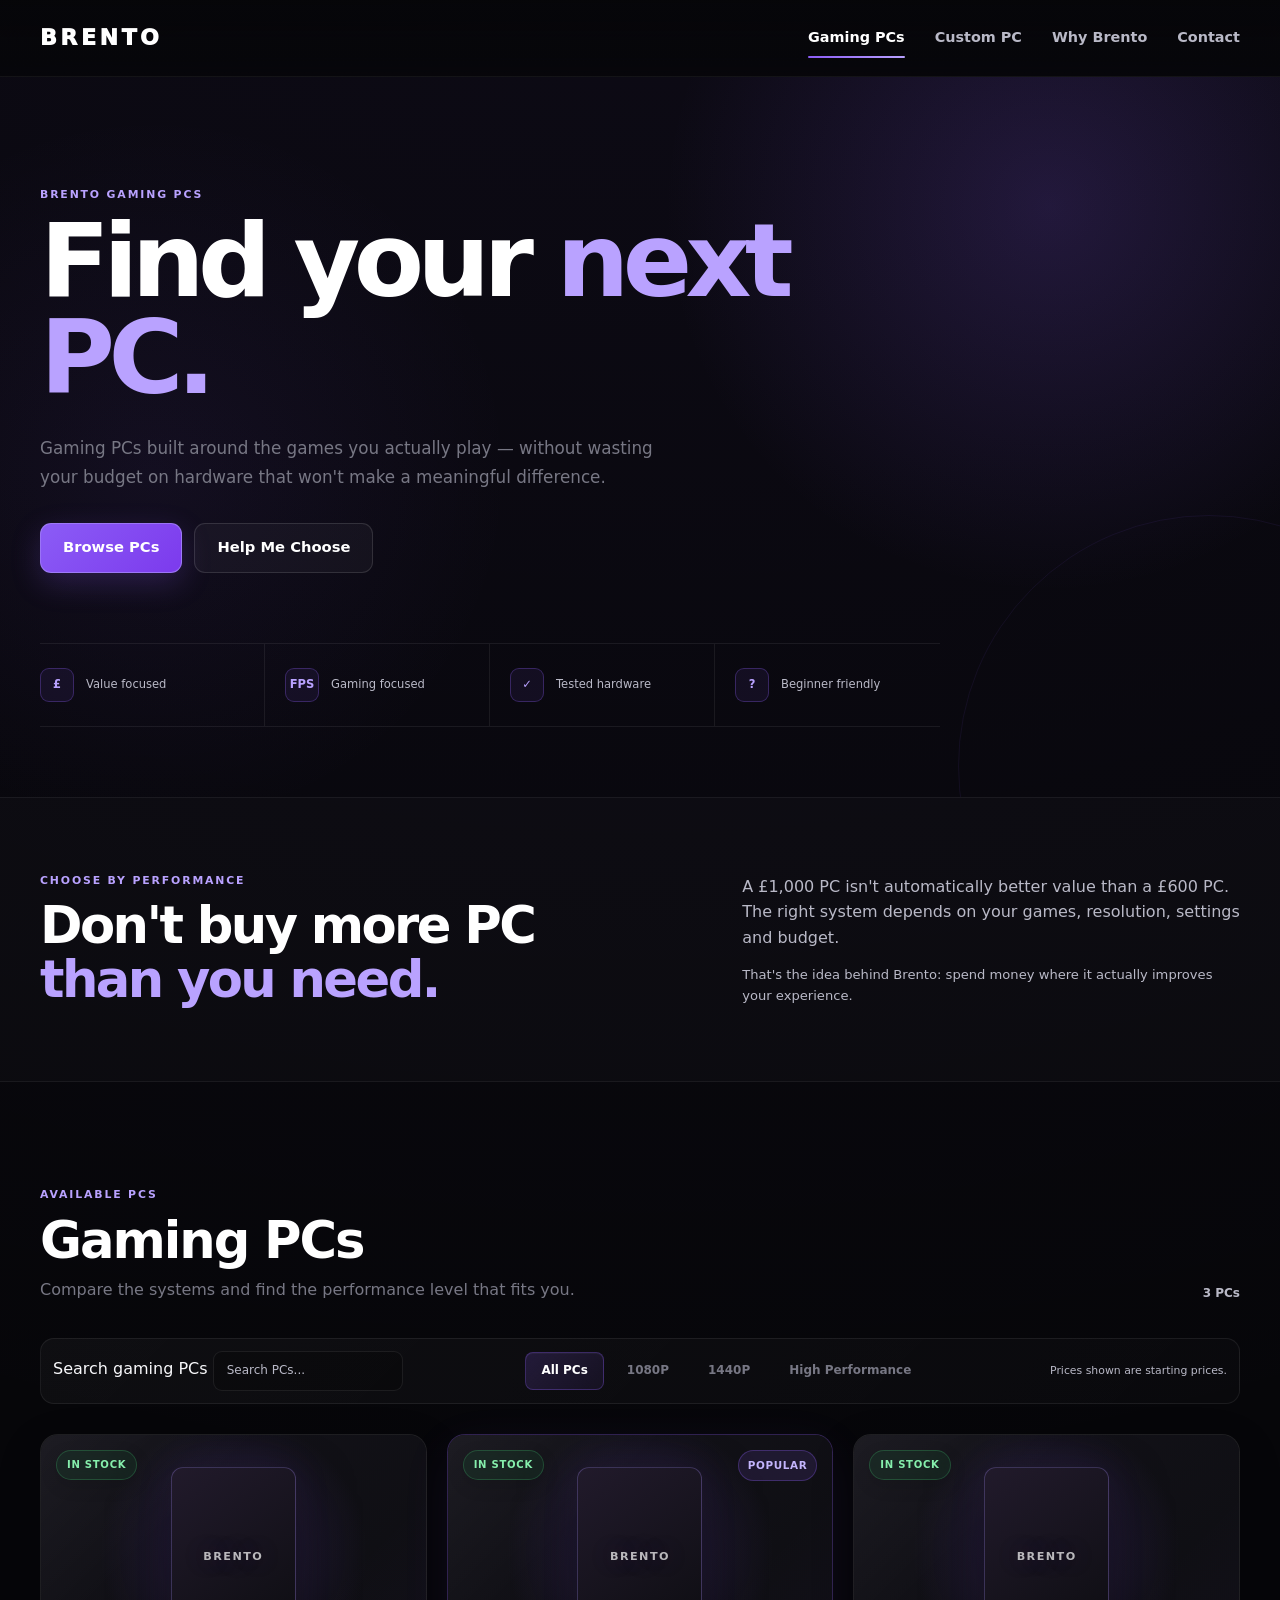
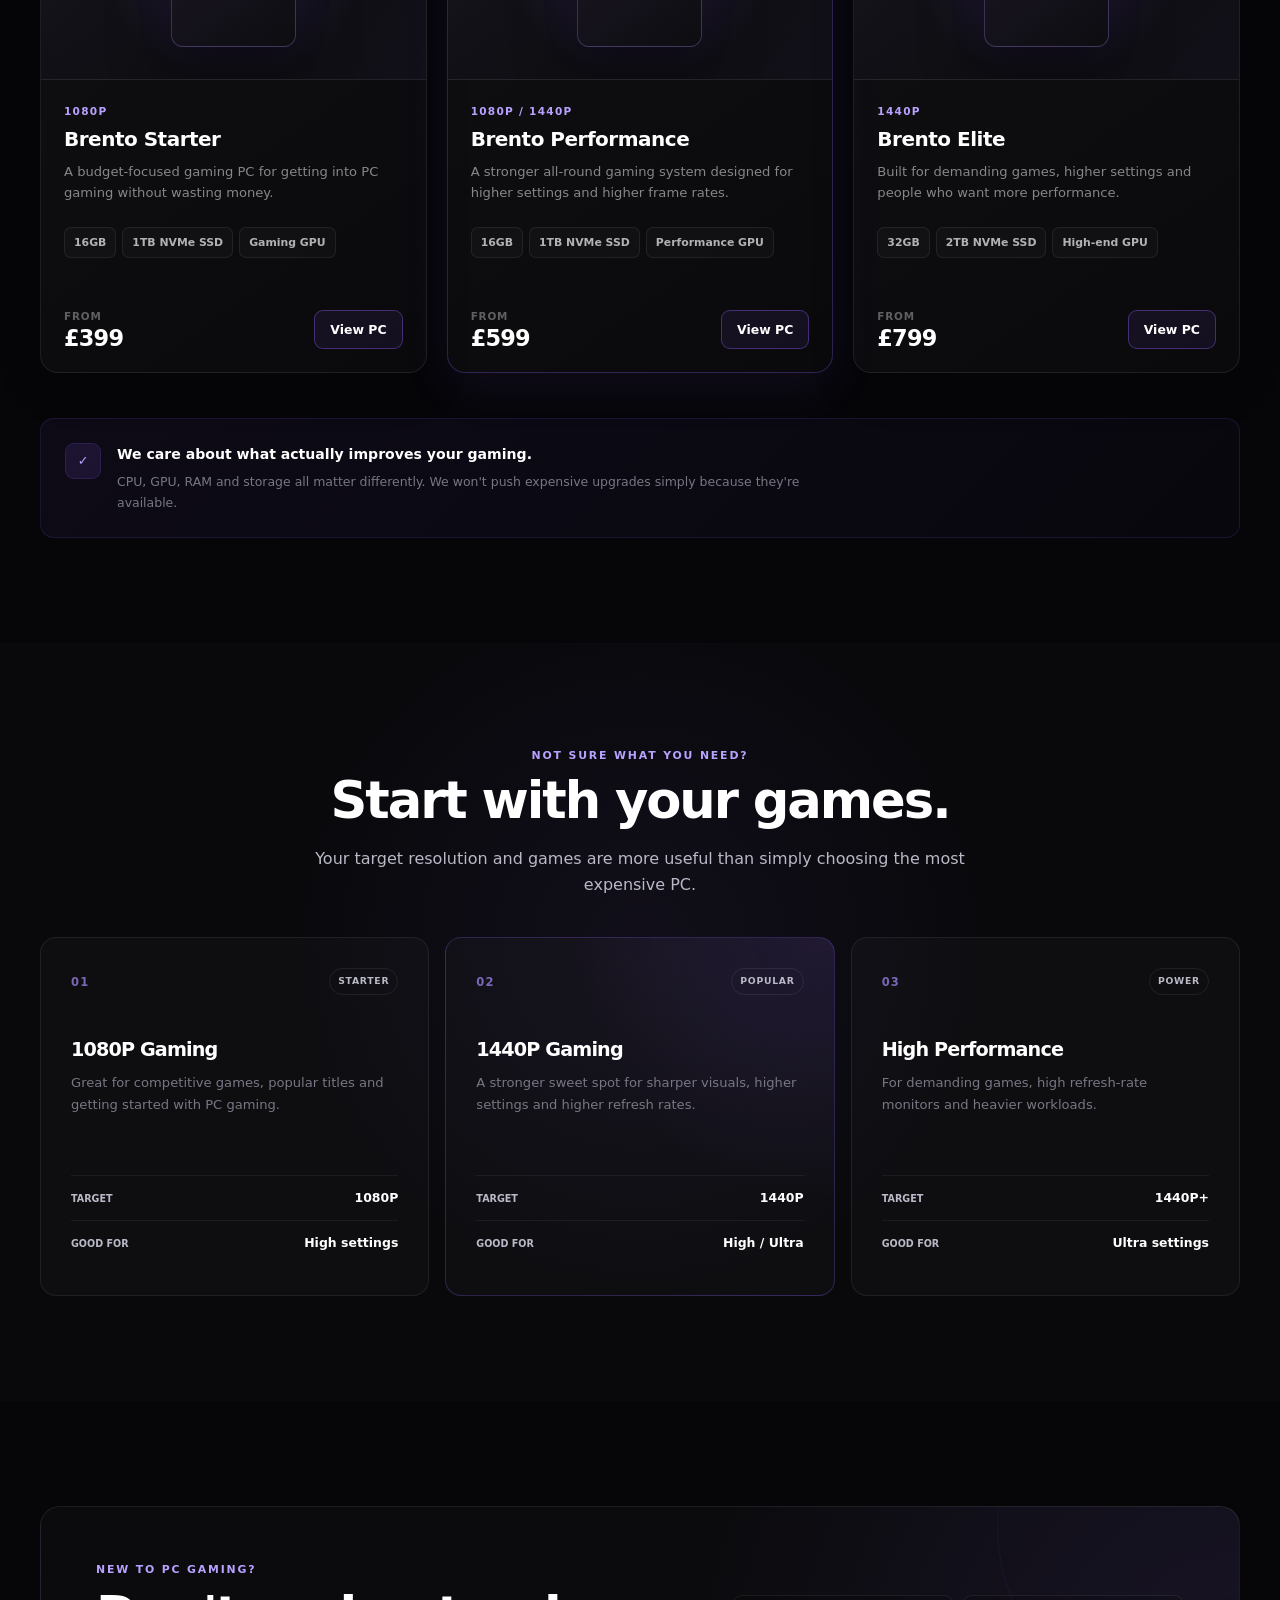
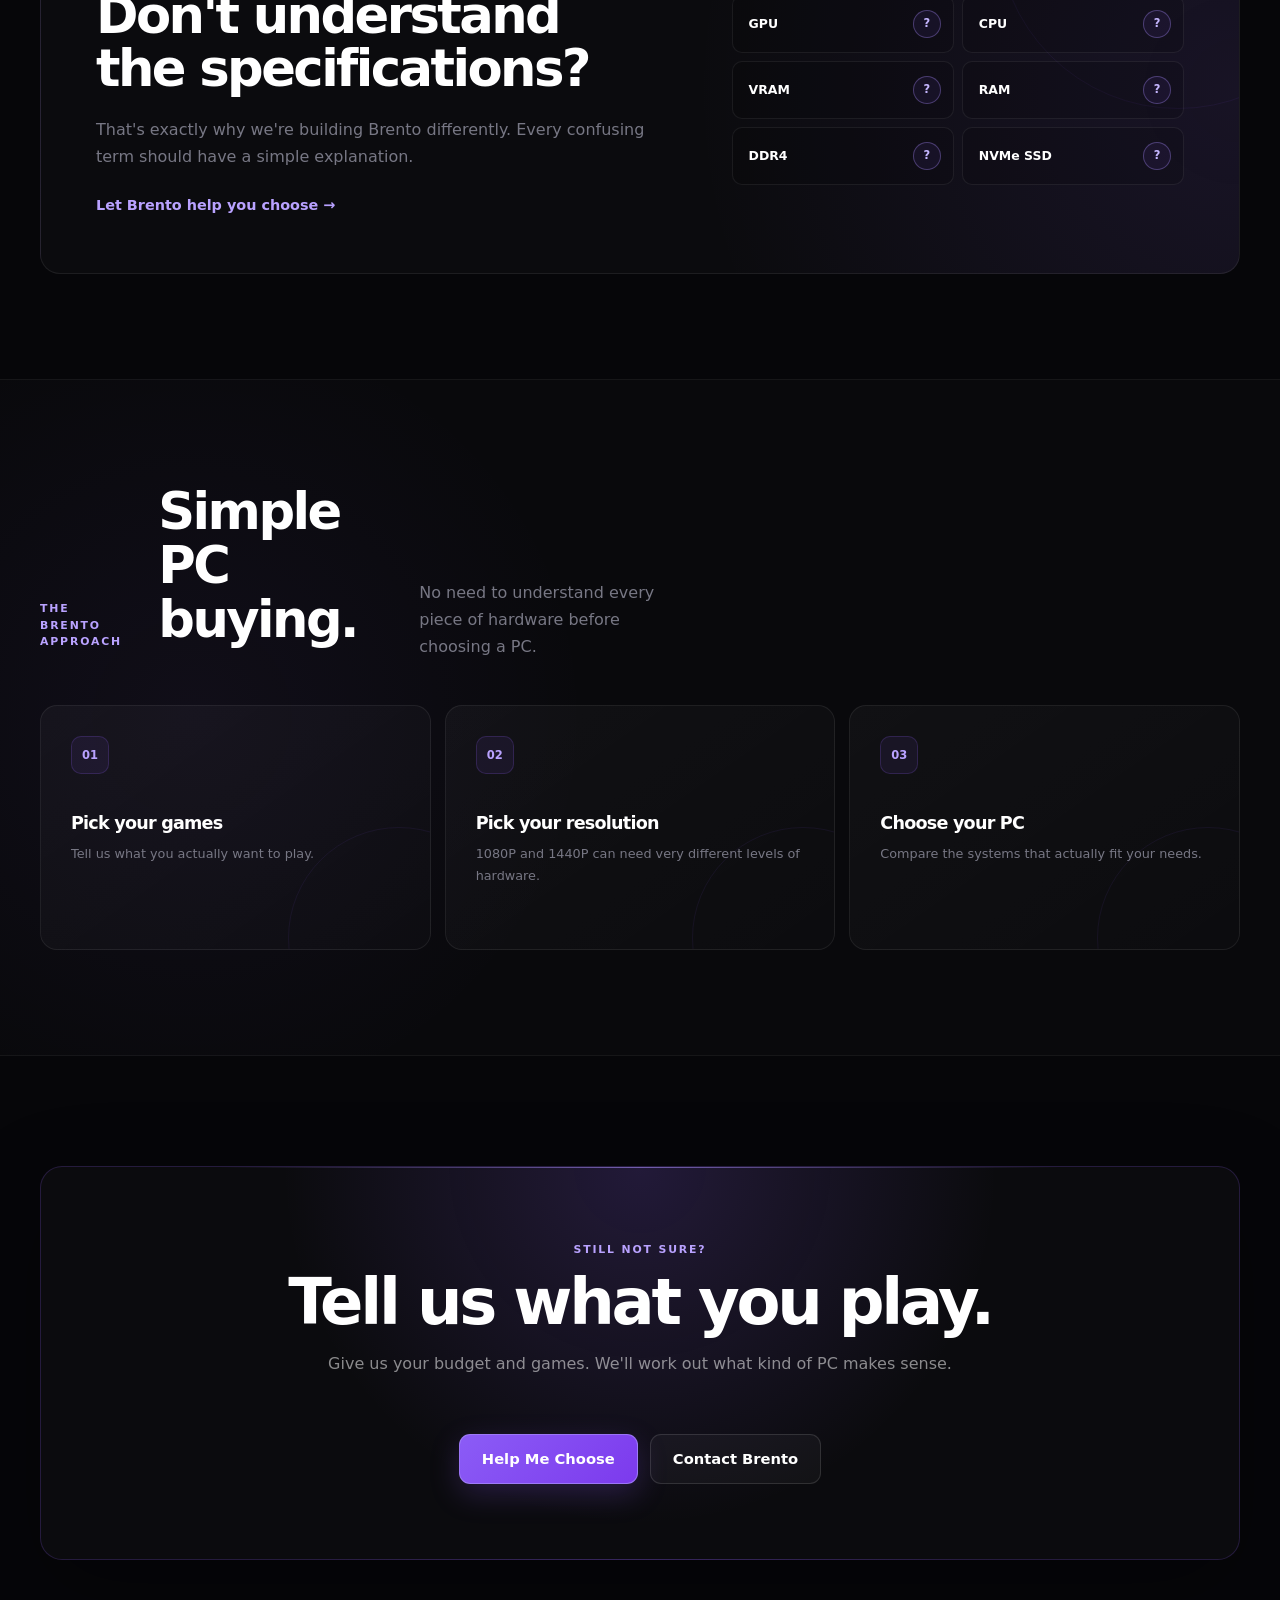
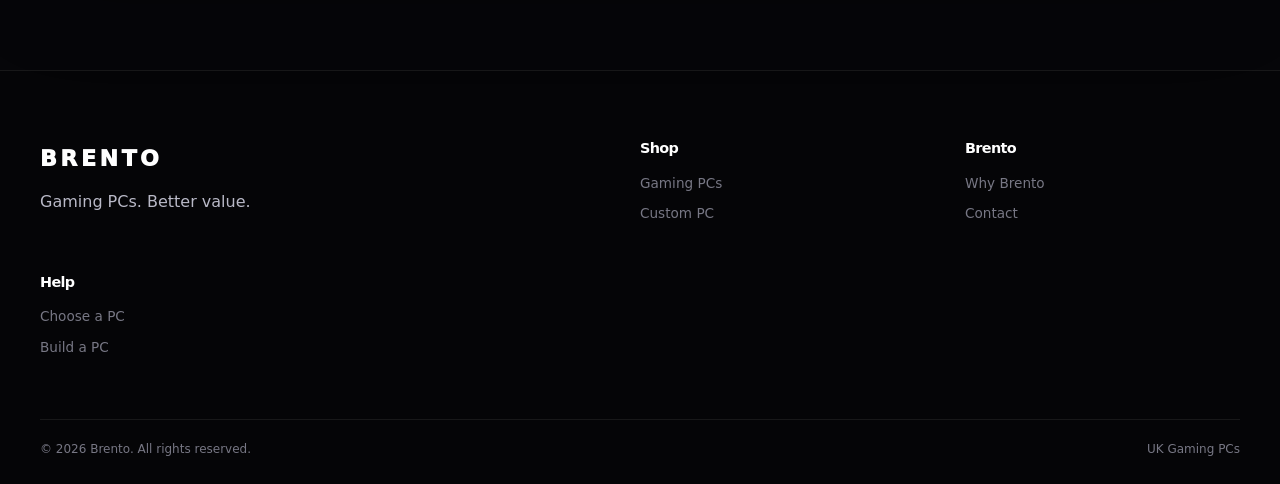
==== commit 5a53da61: "Update shop.html" ====
--- a/shop.html
+++ b/shop.html
@@ -185,7 +185,10 @@
              SHOP HERO STATS
         ================================== -->
 
-        <div class="shop-hero-stats">
+        <div
+            class="shop-hero-stats"
+            aria-label="Brento benefits"
+        >
 
 
             <div>
@@ -353,16 +356,39 @@
 
 
         <!-- =================================
-             FILTER BAR
+             SEARCH + FILTERS
         ================================== -->
 
-        <div
-            class="shop-toolbar"
-            aria-label="PC filters"
-        >
-
-
-            <div class="shop-filter-bar">
+        <div class="shop-toolbar">
+
+
+            <div class="shop-search-wrap">
+
+                <label
+                    for="shop-search"
+                    class="visually-hidden"
+                >
+                    Search gaming PCs
+                </label>
+
+
+                <input
+                    type="search"
+                    id="shop-search"
+                    class="shop-search"
+                    placeholder="Search PCs..."
+                    autocomplete="off"
+                    spellcheck="false"
+                >
+
+            </div>
+
+
+
+            <div
+                class="shop-filter-bar"
+                aria-label="PC performance filters"
+            >
 
 
                 <button
@@ -525,7 +551,9 @@
         <div class="performance-grid">
 
 
-            <!-- 1080P -->
+            <!-- =================================
+                 1080P
+            ================================== -->
 
             <article class="performance-card">
 
@@ -585,7 +613,9 @@
 
 
 
-            <!-- 1440P -->
+            <!-- =================================
+                 1440P
+            ================================== -->
 
             <article
                 class="
@@ -650,7 +680,9 @@
 
 
 
-            <!-- HIGH PERFORMANCE -->
+            <!-- =================================
+                 HIGH PERFORMANCE
+            ================================== -->
 
             <article class="performance-card">
 
@@ -761,7 +793,10 @@
 
 
 
-            <div class="shop-help-specs">
+            <div
+                class="shop-help-specs"
+                aria-label="PC specification explanations"
+            >
 
 
                 <div class="shop-help-spec">
@@ -891,22 +926,26 @@
     <div class="container">
 
 
-        <div class="section-heading centered">
-
-            <p class="eyebrow">
-                THE BRENTO APPROACH
-            </p>
-
-
-            <h2>
-                Simple PC buying.
-            </h2>
-
-
-            <p>
-                No need to understand every piece
-                of hardware before choosing a PC.
-            </p>
+        <div class="shop-process-header">
+
+            <div class="section-heading">
+
+                <p class="eyebrow">
+                    THE BRENTO APPROACH
+                </p>
+
+
+                <h2>
+                    Simple PC buying.
+                </h2>
+
+
+                <p>
+                    No need to understand every piece
+                    of hardware before choosing a PC.
+                </p>
+
+            </div>
 
         </div>
 
@@ -917,14 +956,16 @@
 
             <article class="shop-process-card">
 
-                <span>
+                <div class="shop-process-number">
                     01
-                </span>
+                </div>
+
 
                 <h3>
                     Pick your games
                 </h3>
 
+
                 <p>
                     Tell us what you actually want
                     to play.
@@ -935,14 +976,16 @@
 
             <article class="shop-process-card">
 
-                <span>
+                <div class="shop-process-number">
                     02
-                </span>
+                </div>
+
 
                 <h3>
                     Pick your resolution
                 </h3>
 
+
                 <p>
                     1080P and 1440P can need very
                     different levels of hardware.
@@ -953,13 +996,15 @@
 
             <article class="shop-process-card">
 
-                <span>
+                <div class="shop-process-number">
                     03
-                </span>
+                </div>
+
 
                 <h3>
                     Choose your PC
                 </h3>
+
 
                 <p>
                     Compare the systems that actually
--- a/css/shop.css
+++ b/css/shop.css
@@ -1,5 +1,6 @@
 /* =========================================
    BRENTO — SHOP PAGE STYLES
+   Shop layout + catalogue experience
 ========================================= */
 
 
@@ -11,22 +12,38 @@
     position: relative;
     overflow: hidden;
     padding: 110px 0 70px;
+
     background:
         radial-gradient(
-            circle at 80% 20%,
-            rgba(139, 92, 246, 0.16),
+            circle at 82% 18%,
+            rgba(139, 92, 246, 0.18),
             transparent 32%
         ),
         radial-gradient(
-            circle at 15% 50%,
+            circle at 12% 55%,
             rgba(139, 92, 246, 0.07),
             transparent 30%
         );
 }
 
 
+.shop-hero::after {
+    content: "";
+    position: absolute;
+    right: -180px;
+    bottom: -220px;
+    width: 500px;
+    height: 500px;
+    border: 1px solid rgba(139, 92, 246, 0.08);
+    border-radius: 50%;
+    pointer-events: none;
+}
+
+
 .shop-hero-content {
-    max-width: 760px;
+    position: relative;
+    z-index: 1;
+    max-width: 780px;
 }
 
 
@@ -39,19 +56,19 @@
     );
     font-weight: 900;
     letter-spacing: -0.065em;
-    line-height: 0.95;
+    line-height: 0.94;
 }
 
 
 .shop-hero h1 span {
-    color: #a78bfa;
+    color: var(--purple-light);
 }
 
 
 .shop-hero-content > p:not(.eyebrow) {
-    max-width: 600px;
+    max-width: 620px;
     margin: 28px 0 30px;
-    color: rgba(255, 255, 255, 0.58);
+    color: var(--text-muted);
     font-size: 1.05rem;
     line-height: 1.75;
 }
@@ -64,11 +81,20 @@
 }
 
 
+/* =========================================
+   SHOP HERO STATS
+========================================= */
+
 .shop-hero-stats {
+    position: relative;
+    z-index: 1;
+
     display: grid;
     grid-template-columns: repeat(4, 1fr);
+
     max-width: 900px;
     margin-top: 70px;
+
     border-top: 1px solid rgba(255, 255, 255, 0.07);
     border-bottom: 1px solid rgba(255, 255, 255, 0.07);
 }
@@ -78,8 +104,10 @@
     display: flex;
     align-items: center;
     gap: 12px;
+
     min-height: 82px;
     padding: 15px 20px;
+
     border-right: 1px solid rgba(255, 255, 255, 0.07);
 }
 
@@ -98,19 +126,27 @@
     display: flex;
     align-items: center;
     justify-content: center;
-    min-width: 32px;
-    height: 32px;
+
+    flex-shrink: 0;
+
+    min-width: 34px;
+    height: 34px;
+
     border: 1px solid rgba(139, 92, 246, 0.3);
-    border-radius: 8px;
-    color: #c4b5fd;
+    border-radius: 9px;
+
+    color: var(--purple-light);
     background: rgba(139, 92, 246, 0.08);
+
     font-size: 0.72rem;
+    font-weight: 900;
 }
 
 
 .shop-hero-stats span {
-    color: rgba(255, 255, 255, 0.48);
+    color: var(--text-soft);
     font-size: 0.72rem;
+    line-height: 1.35;
 }
 
 
@@ -120,8 +156,10 @@
 
 .shop-intro {
     padding: 75px 0;
+
     border-top: 1px solid rgba(255, 255, 255, 0.06);
     border-bottom: 1px solid rgba(255, 255, 255, 0.06);
+
     background: rgba(255, 255, 255, 0.015);
 }
 
@@ -137,25 +175,35 @@
 .shop-intro h2 {
     max-width: 650px;
     margin: 0;
+
     font-size: clamp(
         2rem,
         4vw,
         3.5rem
     );
+
     letter-spacing: -0.05em;
     line-height: 1.05;
 }
 
 
 .shop-intro h2 span {
-    color: #a78bfa;
+    color: var(--purple-light);
 }
 
 
 .shop-intro-grid > p {
     margin: 0;
-    color: rgba(255, 255, 255, 0.52);
+    color: var(--text-muted);
     line-height: 1.8;
+}
+
+
+.shop-intro-small {
+    max-width: 650px;
+    margin-top: 14px !important;
+    color: var(--text-soft) !important;
+    font-size: 0.82rem;
 }
 
 
@@ -172,6 +220,7 @@
     display: flex;
     align-items: flex-end;
     justify-content: space-between;
+
     gap: 30px;
     margin-bottom: 35px;
 }
@@ -179,24 +228,27 @@
 
 .shop-heading h2 {
     margin: 0;
+
     font-size: clamp(
         2rem,
         4vw,
         3.2rem
     );
+
     letter-spacing: -0.04em;
 }
 
 
 .shop-heading p:not(.eyebrow) {
     margin: 10px 0 0;
-    color: rgba(255, 255, 255, 0.48);
+    color: var(--text-muted);
 }
 
 
 .shop-product-count {
     flex-shrink: 0;
-    color: rgba(255, 255, 255, 0.38);
+
+    color: var(--text-soft);
     font-size: 0.75rem;
     font-weight: 700;
 }
@@ -210,12 +262,20 @@
     display: flex;
     align-items: center;
     justify-content: space-between;
+
     gap: 20px;
     margin-bottom: 30px;
     padding: 12px;
+
     border: 1px solid rgba(255, 255, 255, 0.07);
     border-radius: 14px;
-    background: rgba(255, 255, 255, 0.025);
+
+    background:
+        linear-gradient(
+            135deg,
+            rgba(255, 255, 255, 0.035),
+            rgba(255, 255, 255, 0.015)
+        );
 }
 
 
@@ -229,18 +289,24 @@
 .shop-filter {
     min-height: 38px;
     padding: 0 15px;
+
     border: 1px solid transparent;
     border-radius: 8px;
-    color: rgba(255, 255, 255, 0.48);
+
+    color: var(--text-muted);
     background: transparent;
+
     font: inherit;
     font-size: 0.75rem;
     font-weight: 700;
+
     cursor: pointer;
+
     transition:
         color 0.2s ease,
         background 0.2s ease,
-        border-color 0.2s ease;
+        border-color 0.2s ease,
+        transform 0.2s ease;
 }
 
 
@@ -250,57 +316,139 @@
 }
 
 
+.shop-filter:active {
+    transform: scale(0.97);
+}
+
+
+.shop-filter:focus-visible {
+    outline: 2px solid var(--purple-light);
+    outline-offset: 2px;
+}
+
+
 .shop-filter.active {
-    border-color: rgba(139, 92, 246, 0.28);
+    border-color: rgba(139, 92, 246, 0.3);
+
     color: #ffffff;
-    background: rgba(139, 92, 246, 0.14);
+
+    background:
+        linear-gradient(
+            135deg,
+            rgba(139, 92, 246, 0.18),
+            rgba(139, 92, 246, 0.08)
+        );
+
+    box-shadow:
+        inset 0 1px 0 rgba(255, 255, 255, 0.04);
 }
 
 
 .shop-sort-info {
-    color: rgba(255, 255, 255, 0.3);
+    color: var(--text-soft);
     font-size: 0.68rem;
     white-space: nowrap;
 }
 
 
 /* =========================================
+   FUTURE SEARCH SUPPORT
+========================================= */
+
+.shop-search {
+    min-width: 190px;
+    min-height: 40px;
+    padding: 0 13px;
+
+    border: 1px solid rgba(255, 255, 255, 0.08);
+    border-radius: 9px;
+
+    color: #ffffff;
+    background: rgba(0, 0, 0, 0.2);
+
+    font: inherit;
+    font-size: 0.75rem;
+
+    outline: none;
+
+    transition:
+        border-color 0.2s ease,
+        background 0.2s ease;
+}
+
+
+.shop-search::placeholder {
+    color: var(--text-soft);
+}
+
+
+.shop-search:focus {
+    border-color: rgba(139, 92, 246, 0.45);
+    background: rgba(0, 0, 0, 0.3);
+}
+
+
+/* =========================================
    SHOP PRODUCT GRID
 ========================================= */
 
-.shop-product-grid {
+.shop-product-grid,
+.product-grid {
     min-height: 250px;
 }
 
 
-.shop-product-grid .product-card {
+.shop-product-grid .product-card,
+.product-grid .product-card {
     min-width: 0;
 }
 
 
 /* =========================================
-   LOADING
+   LOADING STATE
 ========================================= */
 
 .shop-loading {
     grid-column: 1 / -1;
+
     display: flex;
     flex-direction: column;
     align-items: center;
     justify-content: center;
-    min-height: 250px;
-    color: rgba(255, 255, 255, 0.4);
+
+    min-height: 300px;
+    padding: 40px;
+
+    border: 1px solid rgba(255, 255, 255, 0.06);
+    border-radius: 18px;
+
+    background: rgba(255, 255, 255, 0.018);
+
+    color: var(--text-muted);
+
+    text-align: center;
+}
+
+
+.shop-loading p {
+    margin: 0;
+    font-size: 0.8rem;
 }
 
 
 .shop-loading-spinner {
-    width: 30px;
-    height: 30px;
-    margin-bottom: 15px;
+    width: 32px;
+    height: 32px;
+
+    margin-bottom: 16px;
+
     border: 2px solid rgba(255, 255, 255, 0.08);
-    border-top-color: #a78bfa;
+    border-top-color: var(--purple-light);
+
     border-radius: 50%;
-    animation: shopSpinner 0.8s linear infinite;
+
+    animation:
+        shopSpinner 0.8s linear infinite;
 }
 
 
@@ -314,16 +462,105 @@
 
 
 /* =========================================
+   EMPTY STATE
+========================================= */
+
+.shop-empty {
+    grid-column: 1 / -1;
+
+    display: flex;
+    flex-direction: column;
+    align-items: center;
+
+    padding: 70px 20px;
+
+    border: 1px solid rgba(255, 255, 255, 0.07);
+    border-radius: 18px;
+
+    background: rgba(255, 255, 255, 0.018);
+
+    text-align: center;
+}
+
+
+.shop-empty-icon {
+    display: flex;
+    align-items: center;
+    justify-content: center;
+
+    width: 48px;
+    height: 48px;
+    margin-bottom: 18px;
+
+    border: 1px solid rgba(139, 92, 246, 0.22);
+    border-radius: 13px;
+
+    color: var(--purple-light);
+    background: rgba(139, 92, 246, 0.08);
+
+    font-size: 1rem;
+    font-weight: 900;
+}
+
+
+.shop-empty h3 {
+    margin: 0 0 8px;
+    font-size: 1.15rem;
+}
+
+
+.shop-empty p {
+    margin: 0 0 22px;
+
+    color: var(--text-muted);
+    font-size: 0.8rem;
+}
+
+
+/* =========================================
    SHOP ERROR
 ========================================= */
 
 .shop-error {
     grid-column: 1 / -1;
-    padding: 60px 20px;
-    border: 1px solid rgba(239, 68, 68, 0.2);
-    border-radius: 16px;
-    background: rgba(239, 68, 68, 0.04);
+
+    display: flex;
+    flex-direction: column;
+    align-items: center;
+
+    padding: 65px 20px;
+
+    border: 1px solid rgba(239, 68, 68, 0.18);
+    border-radius: 18px;
+
+    background:
+        radial-gradient(
+            circle at 50% 0%,
+            rgba(239, 68, 68, 0.07),
+            transparent 55%
+        ),
+        rgba(239, 68, 68, 0.025);
+
     text-align: center;
+}
+
+
+.shop-error-icon {
+    display: flex;
+    align-items: center;
+    justify-content: center;
+
+    width: 46px;
+    height: 46px;
+    margin-bottom: 18px;
+
+    border: 1px solid rgba(239, 68, 68, 0.25);
+    border-radius: 12px;
+
+    color: #fca5a5;
+    background: rgba(239, 68, 68, 0.08);
+
+    font-weight: 900;
 }
 
 
@@ -333,8 +570,12 @@
 
 
 .shop-error p {
-    margin: 0;
-    color: rgba(255, 255, 255, 0.45);
+    max-width: 480px;
+    margin: 0 0 22px;
+
+    color: var(--text-muted);
+    font-size: 0.8rem;
+    line-height: 1.6;
 }
 
 
@@ -345,12 +586,20 @@
 .shop-value-note {
     display: flex;
     align-items: flex-start;
+
     gap: 16px;
     margin-top: 45px;
     padding: 24px;
+
     border: 1px solid rgba(139, 92, 246, 0.14);
     border-radius: 14px;
-    background: rgba(139, 92, 246, 0.04);
+
+    background:
+        linear-gradient(
+            135deg,
+            rgba(139, 92, 246, 0.06),
+            rgba(139, 92, 246, 0.025)
+        );
 }
 
 
@@ -358,12 +607,18 @@
     display: flex;
     align-items: center;
     justify-content: center;
+
     flex-shrink: 0;
-    width: 34px;
-    height: 34px;
-    border-radius: 8px;
-    color: #c4b5fd;
+
+    width: 36px;
+    height: 36px;
+
+    border: 1px solid rgba(139, 92, 246, 0.16);
+    border-radius: 9px;
+
+    color: var(--purple-light);
     background: rgba(139, 92, 246, 0.12);
+
     font-size: 0.8rem;
     font-weight: 900;
 }
@@ -379,18 +634,173 @@
 .shop-value-note p {
     max-width: 700px;
     margin: 0;
-    color: rgba(255, 255, 255, 0.45);
+
+    color: var(--text-muted);
     font-size: 0.78rem;
     line-height: 1.65;
 }
 
 
 /* =========================================
+   HOW BRENTO WORKS
+========================================= */
+
+.shop-process {
+    padding: 105px 0;
+
+    border-top: 1px solid rgba(255, 255, 255, 0.05);
+    border-bottom: 1px solid rgba(255, 255, 255, 0.05);
+
+    background:
+        radial-gradient(
+            circle at 15% 50%,
+            rgba(139, 92, 246, 0.055),
+            transparent 35%
+        ),
+        rgba(255, 255, 255, 0.01);
+}
+
+
+.shop-process-header {
+    max-width: 650px;
+    margin-bottom: 45px;
+}
+
+
+.shop-process-header h2 {
+    margin: 0 0 14px;
+
+    font-size: clamp(
+        2rem,
+        4vw,
+        3.2rem
+    );
+
+    letter-spacing: -0.05em;
+    line-height: 1.05;
+}
+
+
+.shop-process-header p:not(.eyebrow) {
+    margin: 0;
+
+    color: var(--text-muted);
+    line-height: 1.7;
+}
+
+
+.shop-process-grid {
+    display: grid;
+    grid-template-columns: repeat(3, 1fr);
+    gap: 14px;
+}
+
+
+.shop-process-card {
+    position: relative;
+    overflow: hidden;
+
+    min-height: 245px;
+    padding: 30px;
+
+    border: 1px solid rgba(255, 255, 255, 0.07);
+    border-radius: 17px;
+
+    background:
+        linear-gradient(
+            145deg,
+            rgba(255, 255, 255, 0.035),
+            rgba(255, 255, 255, 0.015)
+        );
+
+    transition:
+        transform 0.25s ease,
+        border-color 0.25s ease,
+        background 0.25s ease;
+}
+
+
+.shop-process-card::after {
+    content: "";
+
+    position: absolute;
+    right: -80px;
+    bottom: -100px;
+
+    width: 220px;
+    height: 220px;
+
+    border: 1px solid rgba(139, 92, 246, 0.08);
+    border-radius: 50%;
+
+    pointer-events: none;
+}
+
+
+.shop-process-card:hover {
+    transform: translateY(-5px);
+
+    border-color: rgba(139, 92, 246, 0.25);
+
+    background:
+        linear-gradient(
+            145deg,
+            rgba(139, 92, 246, 0.07),
+            rgba(255, 255, 255, 0.02)
+        );
+}
+
+
+.shop-process-number {
+    display: flex;
+    align-items: center;
+    justify-content: center;
+
+    width: 38px;
+    height: 38px;
+    margin-bottom: 40px;
+
+    border: 1px solid rgba(139, 92, 246, 0.2);
+    border-radius: 10px;
+
+    color: var(--purple-light);
+    background: rgba(139, 92, 246, 0.08);
+
+    font-size: 0.72rem;
+    font-weight: 900;
+}
+
+
+.shop-process-card h3 {
+    position: relative;
+    z-index: 1;
+
+    margin: 0 0 10px;
+
+    font-size: 1.1rem;
+}
+
+
+.shop-process-card p {
+    position: relative;
+    z-index: 1;
+
+    max-width: 360px;
+    margin: 0;
+
+    color: var(--text-muted);
+    font-size: 0.8rem;
+    line-height: 1.7;
+}
+
+
+/* =========================================
    PERFORMANCE GUIDE
 ========================================= */
 
 .performance-guide {
     padding: 105px 0;
+
     background:
         radial-gradient(
             circle at 50% 40%,
@@ -411,24 +821,33 @@
 .performance-card {
     position: relative;
     overflow: hidden;
+
     padding: 30px;
+
     border: 1px solid rgba(255, 255, 255, 0.07);
     border-radius: 16px;
+
     background: rgba(255, 255, 255, 0.025);
+
     transition:
         transform 0.2s ease,
-        border-color 0.2s ease;
+        border-color 0.2s ease,
+        background 0.2s ease;
 }
 
 
 .performance-card:hover {
     transform: translateY(-4px);
+
     border-color: rgba(139, 92, 246, 0.25);
+
+    background: rgba(255, 255, 255, 0.035);
 }
 
 
 .performance-card-featured {
     border-color: rgba(139, 92, 246, 0.25);
+
     background:
         radial-gradient(
             circle at 100% 0%,
@@ -443,12 +862,14 @@
     display: flex;
     align-items: center;
     justify-content: space-between;
+
     margin-bottom: 45px;
 }
 
 
 .performance-number {
     color: rgba(167, 139, 250, 0.7);
+
     font-size: 0.72rem;
     font-weight: 900;
     letter-spacing: 0.1em;
@@ -457,9 +878,12 @@
 
 .performance-label {
     padding: 5px 8px;
+
     border: 1px solid rgba(255, 255, 255, 0.08);
     border-radius: 999px;
-    color: rgba(255, 255, 255, 0.38);
+
+    color: var(--text-soft);
+
     font-size: 0.58rem;
     font-weight: 800;
     letter-spacing: 0.08em;
@@ -475,7 +899,9 @@
 .performance-card > p {
     min-height: 78px;
     margin: 0 0 25px;
-    color: rgba(255, 255, 255, 0.48);
+
+    color: var(--text-muted);
+
     font-size: 0.82rem;
     line-height: 1.65;
 }
@@ -485,14 +911,17 @@
     display: flex;
     align-items: center;
     justify-content: space-between;
+
     gap: 20px;
     padding: 12px 0;
+
     border-top: 1px solid rgba(255, 255, 255, 0.06);
 }
 
 
 .performance-example span {
-    color: rgba(255, 255, 255, 0.3);
+    color: var(--text-soft);
+
     font-size: 0.6rem;
     font-weight: 800;
 }
@@ -513,13 +942,20 @@
 
 
 .shop-help-box {
+    position: relative;
+    overflow: hidden;
+
     display: grid;
     grid-template-columns: 1fr 0.8fr;
+
     align-items: center;
+
     gap: 70px;
     padding: 55px;
+
     border: 1px solid rgba(255, 255, 255, 0.07);
     border-radius: 20px;
+
     background:
         radial-gradient(
             circle at 100% 50%,
@@ -530,14 +966,39 @@
 }
 
 
+.shop-help-box::after {
+    content: "";
+
+    position: absolute;
+    right: -120px;
+    top: -160px;
+
+    width: 360px;
+    height: 360px;
+
+    border: 1px solid rgba(139, 92, 246, 0.07);
+    border-radius: 50%;
+
+    pointer-events: none;
+}
+
+
+.shop-help-content {
+    position: relative;
+    z-index: 1;
+}
+
+
 .shop-help-content h2 {
     max-width: 600px;
     margin: 0 0 20px;
+
     font-size: clamp(
         2rem,
         4vw,
         3.3rem
     );
+
     letter-spacing: -0.05em;
     line-height: 1.05;
 }
@@ -546,12 +1007,16 @@
 .shop-help-content > p:not(.eyebrow) {
     max-width: 560px;
     margin: 0 0 22px;
-    color: rgba(255, 255, 255, 0.5);
+
+    color: var(--text-muted);
     line-height: 1.7;
 }
 
 
 .shop-help-specs {
+    position: relative;
+    z-index: 1;
+
     display: grid;
     grid-template-columns: repeat(2, 1fr);
     gap: 8px;
@@ -562,12 +1027,26 @@
     display: flex;
     align-items: center;
     justify-content: space-between;
+
     gap: 10px;
+
     min-height: 58px;
     padding: 10px 12px 10px 16px;
+
     border: 1px solid rgba(255, 255, 255, 0.07);
     border-radius: 10px;
+
     background: rgba(0, 0, 0, 0.15);
+
+    transition:
+        border-color 0.2s ease,
+        background 0.2s ease;
+}
+
+
+.shop-help-spec:hover {
+    border-color: rgba(139, 92, 246, 0.2);
+    background: rgba(139, 92, 246, 0.035);
 }
 
 
@@ -610,8 +1089,14 @@
     }
 
 
+    .shop-process-grid,
     .performance-grid {
         grid-template-columns: 1fr;
+    }
+
+
+    .shop-process-card {
+        min-height: auto;
     }
 
 
@@ -671,6 +1156,7 @@
 
     .shop-intro,
     .shop-section,
+    .shop-process,
     .performance-guide,
     .shop-help {
         padding: 75px 0;
@@ -688,8 +1174,19 @@
 
 
     .shop-toolbar {
-        align-items: flex-start;
+        align-items: stretch;
         flex-direction: column;
+    }
+
+
+    .shop-filter-bar {
+        width: 100%;
+    }
+
+
+    .shop-filter {
+        flex: 1;
+        min-width: calc(50% - 5px);
     }
 
 
@@ -698,23 +1195,24 @@
     }
 
 
-    .shop-filter {
-        flex: 1;
-    }
-
-
-    .shop-filter-bar {
+    .shop-search {
         width: 100%;
-    }
-
-
-    .shop-filter {
-        min-width: calc(50% - 5px);
+        min-width: 0;
     }
 
 
     .shop-value-note {
         padding: 18px;
+    }
+
+
+    .shop-process-card {
+        padding: 25px;
+    }
+
+
+    .shop-process-number {
+        margin-bottom: 30px;
     }
 
 
@@ -728,6 +1226,60 @@
         grid-template-columns: 1fr;
     }
 
+
+    .shop-loading,
+    .shop-empty,
+    .shop-error {
+        min-height: 240px;
+        padding: 45px 18px;
+    }
+
+}
+
+
+/* =========================================
+   RESPONSIVE — SMALL PHONES
+========================================= */
+
+@media (max-width: 420px) {
+
+    .shop-hero {
+        padding-top: 60px;
+    }
+
+
+    .shop-hero-stats {
+        grid-template-columns: 1fr;
+    }
+
+
+    .shop-hero-stats > div,
+    .shop-hero-stats > div:nth-child(1),
+    .shop-hero-stats > div:nth-child(2),
+    .shop-hero-stats > div:nth-child(3),
+    .shop-hero-stats > div:last-child {
+        padding-left: 0;
+        padding-right: 0;
+        border-right: 0;
+        border-bottom: 1px solid rgba(255, 255, 255, 0.07);
+    }
+
+
+    .shop-hero-stats > div:last-child {
+        border-bottom: 0;
+    }
+
+
+    .shop-filter {
+        min-width: 100%;
+    }
+
+
+    .shop-process-card,
+    .performance-card {
+        padding: 22px;
+    }
+
 }
 
 
@@ -742,8 +1294,18 @@
     }
 
 
-    .performance-card {
+    .shop-filter,
+    .shop-process-card,
+    .performance-card,
+    .shop-help-spec,
+    .shop-search {
         transition: none;
     }
 
-}
+
+    .shop-process-card:hover,
+    .performance-card:hover {
+        transform: none;
+    }
+
+}
